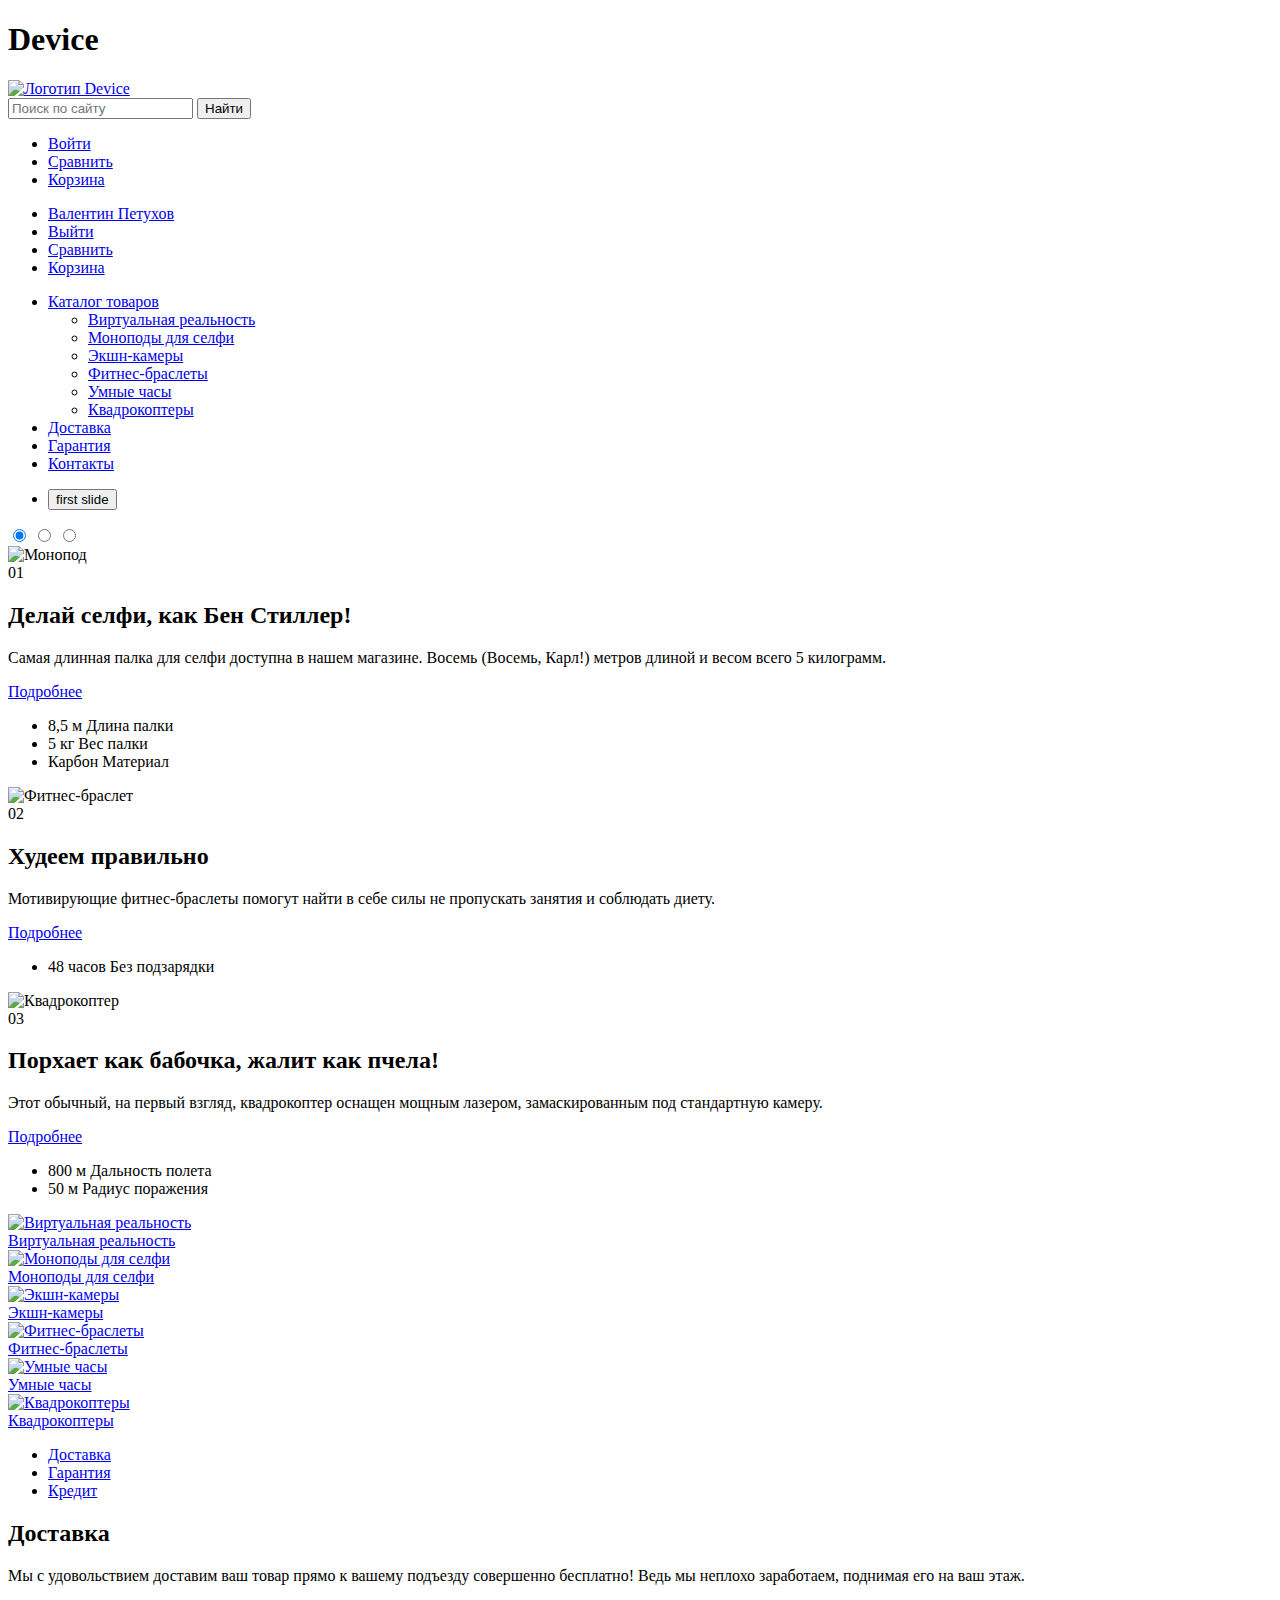
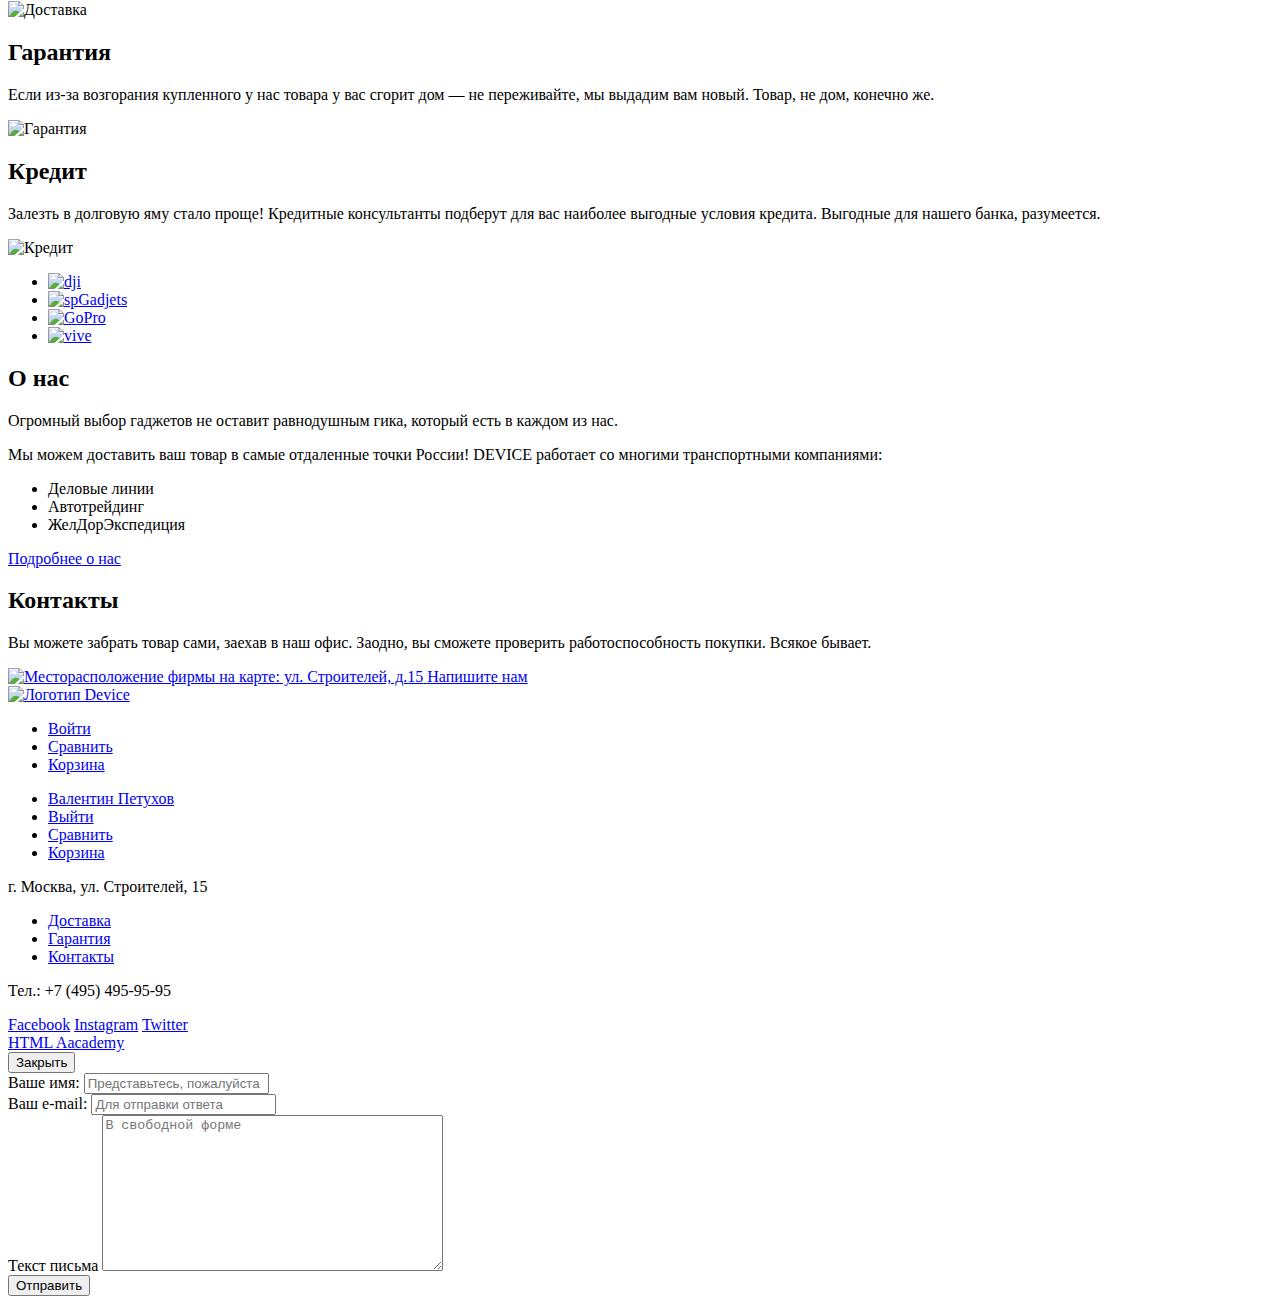
==== index.html @ 64cb9a0c "разметка страниц device index.html, catalog.html" ====
<!DOCTYPE html>
 <html lang="ru">
   <head>
     <meta charset="utf-8">
     <title>Device</title>
     <link rel="stylesheet" type="text/css" href="css/normalize.css">
     <link rel="stylesheet" type="text/css" href="css/style.css">
   </head>
   
   
   <body>
     <header class="page-header">
       <div class="container">
         <h1 class="page-header__title  visually-hidden">Device</h1>
         <a class="page-header__logo" href="#">
           <img src="/img/logo.png" width="164" height="36" alt="Логотип Device">
         </a>
         <div class="user-block">
           <form class="user-block__search" action="https://echo.htmlacademy.ru" method="get">
             <label for="user-block__label"></label>
             <input class="user-block__input" type="search" id="search" placeholder="Поиск по сайту">
             <button class="user-block__btn" type="submit">Найти</button>
           </form>
           <ul class="user-block__list  unidentified">
             <li class="user-block__item">
               <a class="user-block__link" href="#">Войти</a>
             </li>
             <li class="user-block__item">
               <a class="user-block__link" href="#">Сравнить</a>
             </li>
             <li class="user-block__item">
               <a class="user-block__link" href="#">Корзина</a>
             </li>
           </ul>
           
           <ul class="user-block__list  identified  visually-hidden">
             <li class="user-block__item">
               <a class="user-block__link" href="#">Валентин Петухов</a>
             </li>
             <li class="user-block__item">
               <a class="user-block__link" href="#">Выйти</a>
             </li>
             <li class="user-block__item">
               <a class="user-block__link" href="#">Сравнить</a>
             </li>
             <li class="user-block__item">
               <a class="user-block__link" href="#">Корзина</a>
             </li>
           </ul>
         </div>
         <nav class="main-nav">
           <ul class="main-nav__list">
             <li class="main-nav__item  main-nav__item--catalog">
               <a class="main-nav__link--catalog" href="#">Каталог товаров</a>
               <div class="sub-nav">
                 <ul class="sub-nav__list">
                   <li class="sub-nav__item">
                     <a class="sub-nav__link" href="#">Виртуальная реальность</a>
                   </li>
                   <li class="sub-nav__item">
                     <a class="sub-nav__link" href="catalog.html">Моноподы для селфи</a>
                   </li>
                   <li class="sub-nav__item">
                     <a class="sub-nav__link" href="#">Экшн-камеры</a>
                   </li>
                 </ul>
                 <ul class="sub-nav__list">
                   <li class="sub-nav__item">
                     <a class="sub-nav__link" href="#">Фитнес-браслеты</a>
                   </li>
                   <li class="sub-nav__item">
                     <a class="sub-nav__link" href="#">Умные часы</a>
                   </li>
                 </ul>
                 <ul class="sub-nav__list">
                   <li class="sub-nav__item">
                     <a class="sub-nav__link" href="#">Квадрокоптеры</a>
                   </li>
                 </ul>
               </div>
             </li>
             <li class="main-nav__item">
               <a class="main-nav__link" href="#">Доставка</a>
             </li>
             <li class="main-nav__item">
               <a class="main-nav__link" href="#">Гарантия</a>
             </li>
             <li class="main-nav__item">
               <a class="main-nav__link" href="#">Контакты</a>
             </li>
           </ul>
         </nav>
       </div>
     </header>
     
     <ul>
       <li>
         <button>first slide</button>
       </li>
     </ul>
     
     <main class="page-main">
       <section class="promo-slider">
         <div class="container">
         <input type="radio" id="slide-1" name="toggle" checked>
         <input type="radio" id="slide-2" name="toggle">
         <input type="radio" id="slide-3" name="toggle">
         <div class="promo-slider__controls">
           <label for="slide-1"></label>
           <label for="slide-2"></label>
           <label for="slide-3"></label>
         </div>
         
         <article class="promo-slider__item">
           <div class="promo-slider__image">
             <img src="/img/slider-1.png" width="384" height="486" alt="Монопод">
           </div>
           <div class="promo-slider__content">
             <div>
               <span class="promo-slider__number">01</span>
             </div>
             <h2 class="promo-slider__title">Делай селфи, как Бен Стиллер!</h2>
             <p class="promo-slider__info">Самая длинная палка для селфи доступна в нашем магазине. Восемь (Восемь, Карл!) метров длиной и весом всего 5 килограмм.</p>
             <a class="promo-slider__link  btn" href="#">Подробнее</a>
             <ul class="promo-slider__features">
               <li>
                 <span class="promo-slider__value">8,5 м</span>
                 <span class="promo-slider__attribute">Длина палки</span>
               </li>
               <li>
                 <span class="promo-slider__value">5 кг</span>
                 <span class="promo-slider__attribute">Вес палки</span>
               </li>
               <li>
                 <span class="promo-slider__value">Карбон</span>
                 <span class="promo-slider__attribute">Материал</span>
               </li>
             </ul>
           </div>
         </article>
         
         <article class="promo-slider__item  visually-hidden">
           <div class="promo-slider__image">
             <img src="/img/slider-2.png" width="345" height="485" alt="Фитнес-браслет">
           </div>
           <div class="promo-slider__content">
             <div>
               <span class="promo-slider__number">02</span>
             </div>
             <h2 class="promo-slider__title">Худеем правильно</h2>
             <p class="promo-slider__info">Мотивирующие фитнес-браслеты помогут найти в себе силы не пропускать занятия и соблюдать диету.</p>
             <a class="promo-slider__link  btn" href="#">Подробнее</a>
             <ul class="promo-slider__features">
               <li>
                 <span class="promo-slider__value">48 часов</span>
                 <span class="promo-slider__attribute">Без подзарядки</span>
               </li>
             </ul>
           </div>
         </article>
         
         <article class="promo-slider__item  visually-hidden">
           <div class="promo-slider__image">
             <img src="/img/slider-3.png" width="526" height="334" alt="Квадрокоптер">
           </div>
           <div class="promo-slider__content">
             <div>
               <span class="promo-slider__number">03</span>
             </div>
             <h2 class="promo-slider__title">Порхает как бабочка, жалит как пчела!</h2>
             <p class="promo-slider__info">Этот обычный, на первый взгляд, квадрокоптер оснащен мощным лазером, замаскированным под стандартную камеру.</p>
             <a class="promo-slider__link  btn" href="#">Подробнее</a>
             <ul class="promo-slider__features">
               <li>
                 <span class="promo-slider__value">800 м</span>
                 <span class="promo-slider__attribute">Дальность полета</span>
               </li>
               <li>
                 <span class="promo-slider__value">50 м</span>
                 <span class="promo-slider__attribute">Радиус поражения</span>
               </li>
             </ul>
           </div>
         </article>
         </div>
       </section>
       
       <section class="popular">
         <div class="container">
         <a class="popular__item" href="#">
           <div class="popular__img">
             <img src="/img/popular-1.png" width="#" height="#" alt="Виртуальная реальность">
           </div>
           <span class="popular__title">Виртуальная реальность</span>
         </a>
         <a class="popular__item" href="catalog.html">
           <div class="popular__img">
             <img src="/img/popular-2.png" width="#" height="#" alt="Моноподы для селфи">
           </div>
           <span class="popular__title">Моноподы для селфи</span>
         </a>
         <a class="popular__item" href="#">
           <div class="popular__img">
             <img src="/img/popular-3.png" width="#" height="#" alt="Экшн-камеры">
           </div>
           <span class="popular__title">Экшн-камеры</span>
         </a>
         <a class="popular__item" href="#">
           <div class="popular__img">
             <img src="/img/popular-4.png" width="#" height="#" alt="Фитнес-браслеты">
           </div>
           <span class="popular__title">Фитнес-браслеты</span>
         </a>
         <a class="popular__item" href="#">
           <div class="popular__img">
             <img src="/img/popular-5.png" width="#" height="#" alt="Умные часы">
           </div>
           <span class="popular__title">Умные часы</span>
         </a>
         <a class="popular__item" href="#">
           <div class="popular__img">
             <img src="/img/popular-6.png" width="#" height="#" alt="Квадрокоптеры">
           </div>
           <span class="popular__title">Квадрокоптеры</span>
         </a>
         </div>
       </section>
       
       <section class="service-slider">
         <div class="container">
           <ul class="service-slider__title">
             <li>
               <a class="service-slider__title--delivery" href="#">Доставка</a>
             </li>
             <li>
               <a class="service-slider__title--warranty" href="#">Гарантия</a>
             </li>
             <li>
               <a class="service-slider__title--credit" href="#">Кредит</a>
             </li>
           </ul>
           <div class="service-slider__content">
             <h2>Доставка</h2>
             <p class="service-slider__info">Мы с удовольствием доставим ваш товар прямо к вашему подъезду совершенно бесплатно! Ведь мы неплохо заработаем, поднимая его на ваш этаж.</p>
           </div>
           <img class="service-slider__img" src="/img/delivery.svg" width="136" height="164" alt="Доставка">
           <div class="service-slider__content  service-slider__content--warranty">
             <h2>Гарантия</h2>
             <p class="service-slider__info">Если из-за возгорания купленного у нас товара у вас сгорит дом — не переживайте, мы выдадим вам новый. Товар, не дом, конечно же.</p>
             <img src="/img/warranty.svg" width="171" height="195" alt="Гарантия">
           </div>
           <div class="service-slider__content  visually-hidden">
             <h2>Кредит</h2>
             <p class="service-slider__info">Залезть в долговую яму стало проще! Кредитные консультанты подберут для вас наиболее выгодные условия кредита. Выгодные для нашего банка, разумеется.</p>
             <img src="/img/credit.svg" width="156" height="188" alt="Кредит">
           </div>
         </div>
       </section>
       
       <section class="brands">
         <div class="container">
         <ul class="brands__list">
           <li class="brands__item">
             <a href="#"><img src="/img/dji.jpg" width="#" height="#" alt=dji></a>
           </li>
           <li class="brands__item">
             <a href="#"><img src="/img/spgadjets.jpg" width="#" height="#" alt="spGadjets"></a>
           </li>
           <li class="brands__item">
             <a href="#"><img src="/img/gopro.jpg" width="#" height="#" alt="GoPro"></a>
           </li>
           <li class="brands__item">
             <a href="#"><img src="/img/vive.jpg" width="#" height="#" alt="vive"></a>
           </li>
         </ul>
         </div>
       </section>
       
       <section class="information">
         <div class="container">
         <article class="about-us">
           <h2 class="about-us__title">О нас</h2>
           <p class="about-us__info">Огромный выбор гаджетов не оставит равнодушным гика, который есть в каждом из нас.</p>
           <p class="about-us__info">Мы можем доставить ваш товар в самые отдаленные точки России! DEVICE работает со многими транспортными компаниями:</p>
           <ul class="about-us__delivery">
             <li>Деловые линии</li>
             <li>Автотрейдинг</li>
             <li>ЖелДорЭкспедиция</li>
           </ul>
           <a class="about-us__btn" href="#">Подробнее о нас</a>
         </article>
         <article class="contacts">
           <h2 class="contacts__title">Контакты</h2>
           <p class="contacts__info">Вы можете забрать товар сами, заехав в наш офис. Заодно, вы сможете проверить работоспособность покупки. Всякое бывает.</p>
           <a class="map_js" href="mapcontent.html">
             <img class="map__image" src="/img/map.jpg" width="560"
               height="222" alt="Месторасположение фирмы на карте: ул. Строителей, д.15">
           </a>
           <a class="contacts__btn  btn" href="#">Напишите нам</a>
         </article>
         </div>
       </section>
     </main>
     
     <footer class="page-footer">
       <div class="container">
         <div class="page-footer__top">
           <a class="page-footer__logo" href="index.html">
             <img src="/img/logofooter.png" width="163" height="36" alt="Логотип Device">
           </a>
           <ul class="page-footer__user  unidentidied">
             <li>
               <a class="page-footer__item" href="#">Войти</a>
             </li>
             <li>
               <a class="page-footer__item" href="#">Сравнить</a>
             </li>
             <li>
               <a class="page-footer__item" href="#">Корзина</a>
             </li>
           </ul>
           
           <ul class="page-footer__user  identidied  visually-hidden">
             <li>
               <a class="page-footer__item" href="#">Валентин Петухов</a>
             </li>
             <li>
               <a class="page-footer__item" href="#">Выйти</a>
             </li>
             <li>
               <a class="page-footer__item" href="#">Сравнить</a>
             </li>
             <li>
               <a class="page-footer__item" href="#">Корзина</a>
             </li>
           </ul>
         </div>
         
         <div class="page-footer__middle">
           <p class="page-footer__address">г. Москва, ул. Строителей, 15</p>
           <ul class="page-footer__nav">
             <li>
               <a class="page-footer__delivery" href="#">Доставка</a>
             </li>
             <li>
               <a class="page-footer__warranty" href="#">Гарантия</a>
             </li>
             <li>
               <a class="page-footer__contacts" href="#">Контакты</a>
             </li>
           </ul>
           <p class="page-footer__phone">Тел.: +7 (495) 495-95-95</p>
         </div>
         
         <div class="page-footer__bottom">
           <div class="page-footer__social  social">
             <a class="social__link social__link--fb" href="#">Facebook</a>
             <a class="social__link social__link--in" href="#">Instagram</a>
             <a class="social__link social__link--tw" href="#">Twitter</a>
           </div>
           <div class="page-footer__copyright  copyright">
             <a class="copyright__link social__link--html" href="https://htmlacademy.ru/intensive/htmlcss">HTML Aacademy</a>
           </div>
         </div>
       </div>
     </footer>
     
     <section class="write-us">
       <button class="write-us__close" type="button">Закрыть</button>
       <form class="write-us__form" action="#" method="post">
         <div class="write-is__field">
           <label class="write-us__label" for="name-id">Ваше имя:</label>
           <input class="write-us__input" type="text" name="user-name" id="name-id" placeholder="Представьтесь, пожалуйста">
         </div>
         <div class="write-is__field">
           <label class="write-us__label" for="email-id">Ваш e-mail:</label>
           <input class="write-us__input" type="email" name="user-email" id="mail-id" placeholder="Для отправки ответа">
         </div>
         <div class="write-is__field">
           <label class="write-us__label" for="letter">Текст письма</label>
           <textarea class="write-us__text" id="letter" cols="40" rows="10" placeholder="В свободной форме"></textarea>
         </div>
         <button class="write-us__btn  btn" type="submit">Отправить</button>
       </form>
     </section>
     
  </body>
</html>
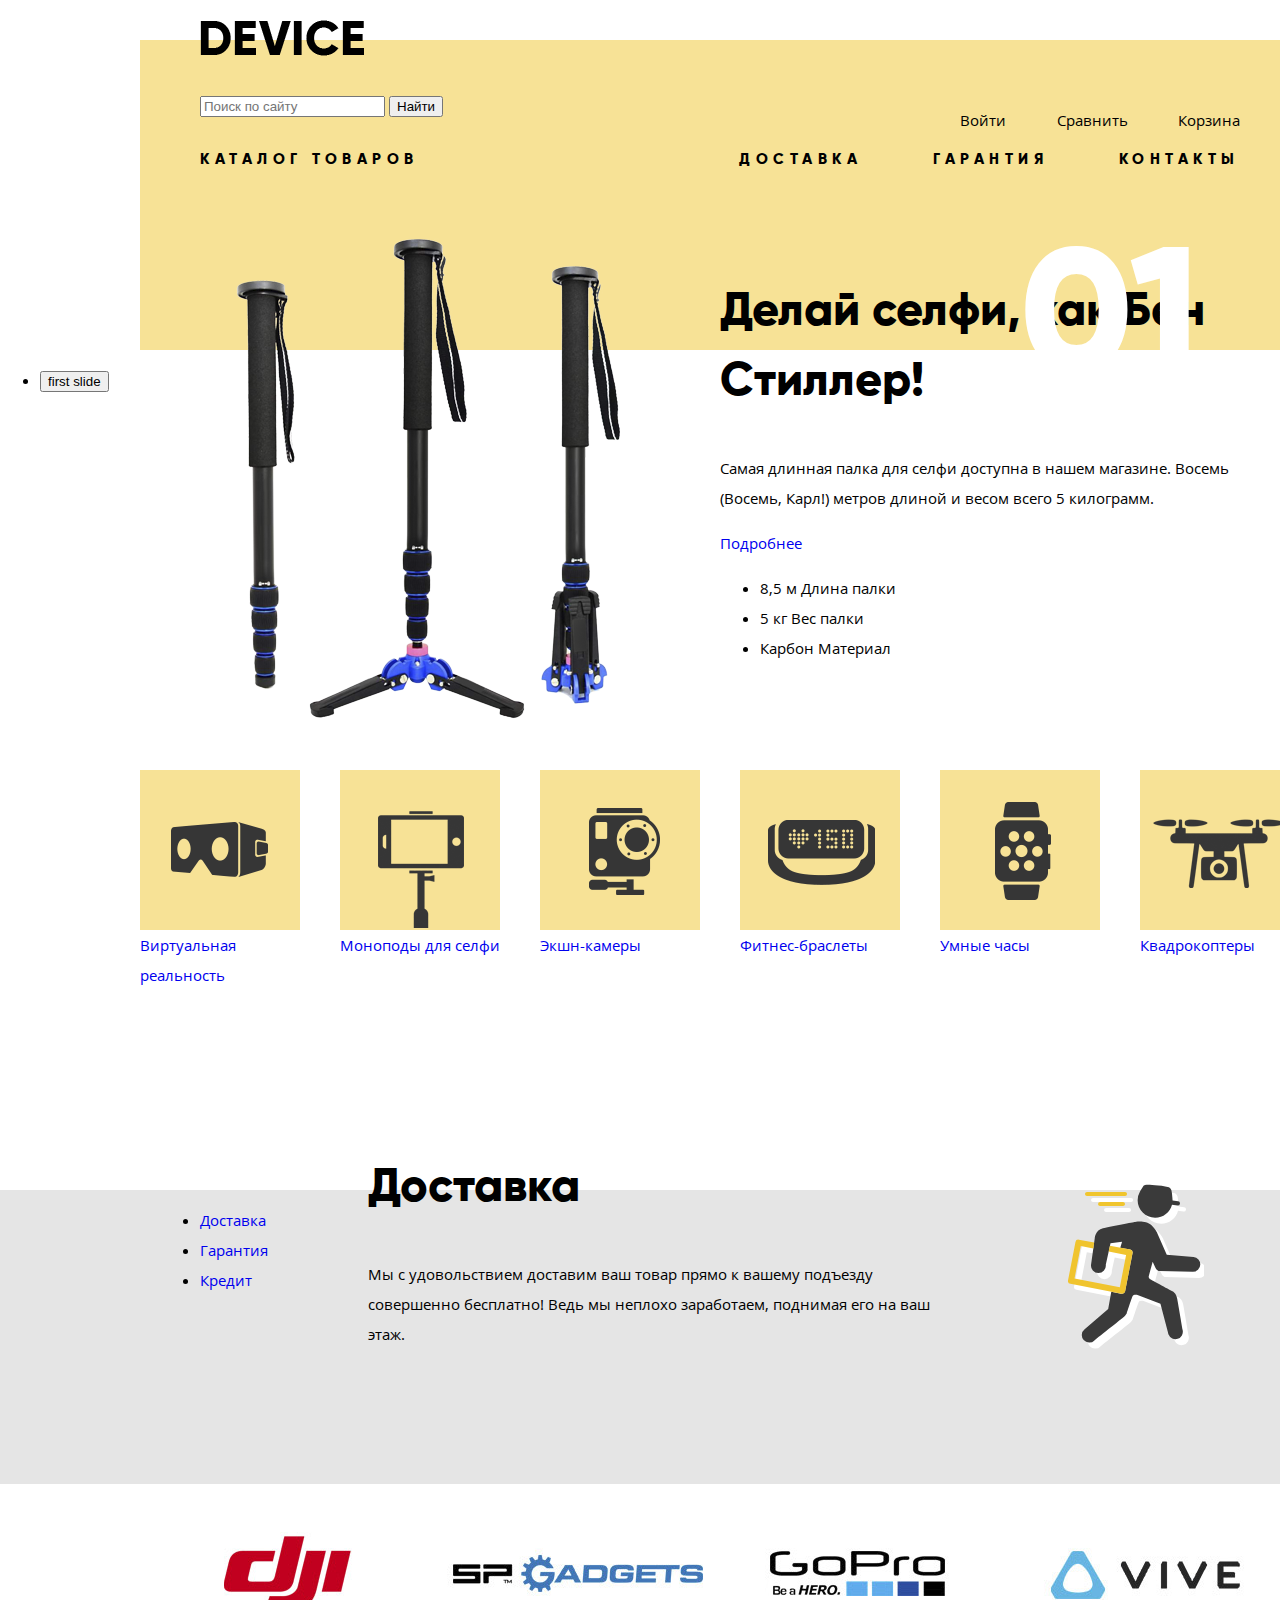
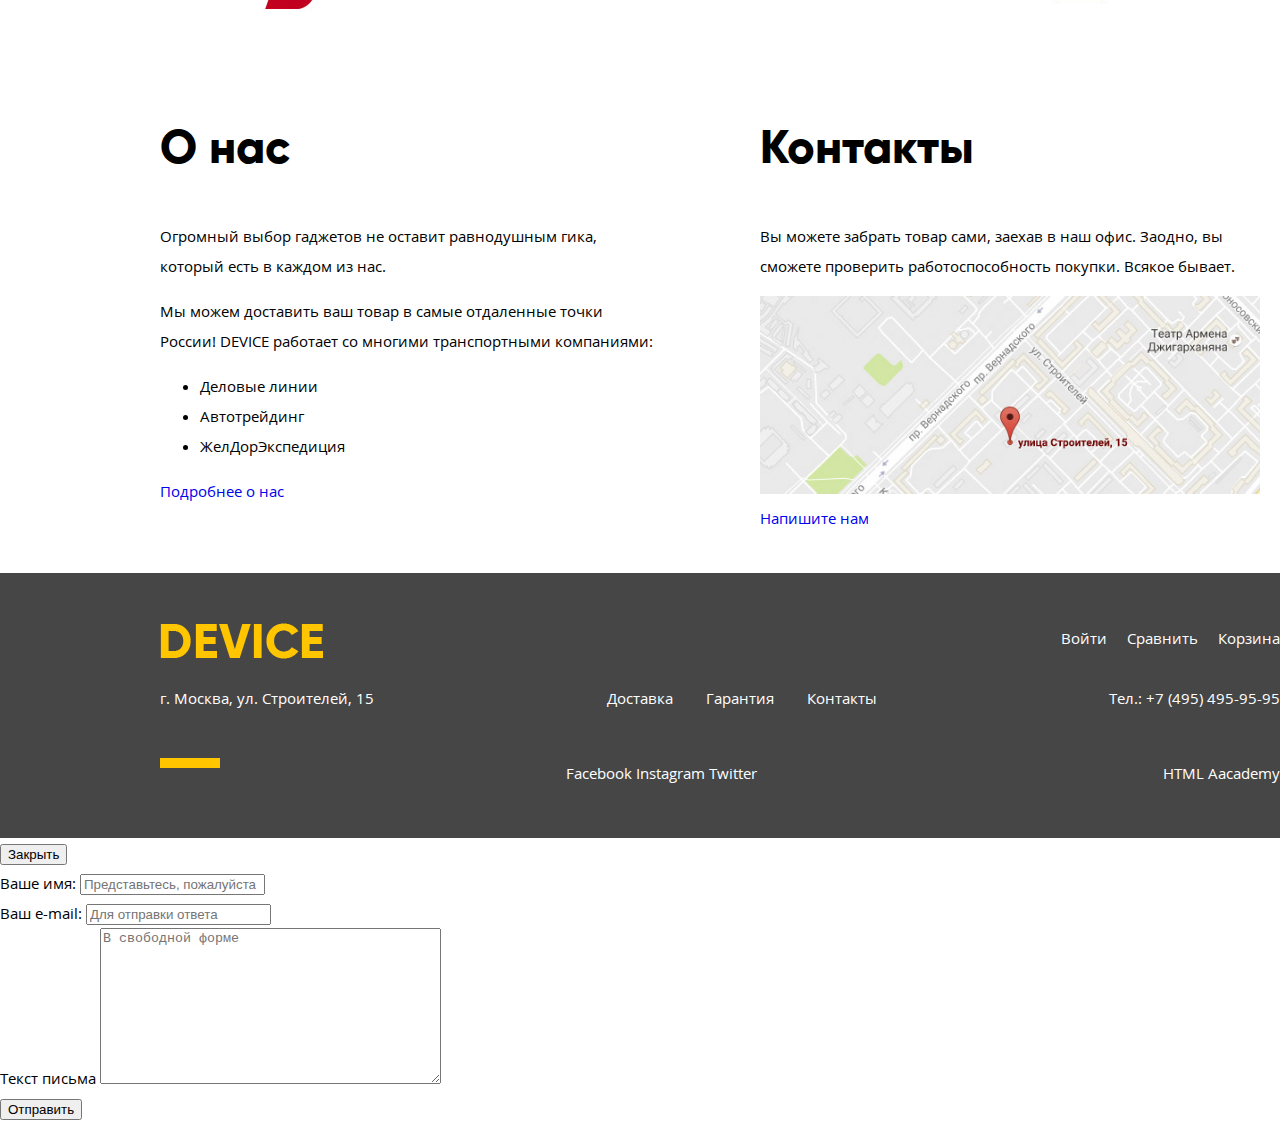
==== commit 577342c7: "доступная разметка" ====
--- a/index.html
+++ b/index.html
@@ -17,76 +17,76 @@
          </a>
          <div class="user-block">
            <form class="user-block__search" action="https://echo.htmlacademy.ru" method="get">
-             <label for="user-block__label"></label>
-             <input class="user-block__input" type="search" id="search" placeholder="Поиск по сайту">
+             <label for="search"></label>
+             <input type="search" id="search" placeholder="Поиск по сайту">
              <button class="user-block__btn" type="submit">Найти</button>
            </form>
            <ul class="user-block__list  unidentified">
              <li class="user-block__item">
-               <a class="user-block__link" href="#">Войти</a>
-             </li>
-             <li class="user-block__item">
-               <a class="user-block__link" href="#">Сравнить</a>
-             </li>
-             <li class="user-block__item">
-               <a class="user-block__link" href="#">Корзина</a>
+               <a href="#">Войти</a>
+             </li>
+             <li class="user-block__item">
+               <a href="#">Сравнить</a>
+             </li>
+             <li class="user-block__item">
+               <a href="#">Корзина</a>
              </li>
            </ul>
            
            <ul class="user-block__list  identified  visually-hidden">
              <li class="user-block__item">
-               <a class="user-block__link" href="#">Валентин Петухов</a>
-             </li>
-             <li class="user-block__item">
-               <a class="user-block__link" href="#">Выйти</a>
-             </li>
-             <li class="user-block__item">
-               <a class="user-block__link" href="#">Сравнить</a>
-             </li>
-             <li class="user-block__item">
-               <a class="user-block__link" href="#">Корзина</a>
+               <a href="#">Валентин Петухов</a>
+             </li>
+             <li class="user-block__item">
+               <a href="#">Выйти</a>
+             </li>
+             <li class="user-block__item">
+               <a href="#">Сравнить</a>
+             </li>
+             <li class="user-block__item">
+               <a href="#">Корзина</a>
              </li>
            </ul>
          </div>
          <nav class="main-nav">
            <ul class="main-nav__list">
              <li class="main-nav__item  main-nav__item--catalog">
-               <a class="main-nav__link--catalog" href="#">Каталог товаров</a>
+               <a href="#">Каталог товаров</a>
                <div class="sub-nav">
                  <ul class="sub-nav__list">
                    <li class="sub-nav__item">
-                     <a class="sub-nav__link" href="#">Виртуальная реальность</a>
-                   </li>
-                   <li class="sub-nav__item">
-                     <a class="sub-nav__link" href="catalog.html">Моноподы для селфи</a>
-                   </li>
-                   <li class="sub-nav__item">
-                     <a class="sub-nav__link" href="#">Экшн-камеры</a>
+                     <a href="#">Виртуальная реальность</a>
+                   </li>
+                   <li class="sub-nav__item">
+                     <a href="catalog.html">Моноподы для селфи</a>
+                   </li>
+                   <li class="sub-nav__item">
+                     <a href="#">Экшн-камеры</a>
                    </li>
                  </ul>
                  <ul class="sub-nav__list">
                    <li class="sub-nav__item">
-                     <a class="sub-nav__link" href="#">Фитнес-браслеты</a>
-                   </li>
-                   <li class="sub-nav__item">
-                     <a class="sub-nav__link" href="#">Умные часы</a>
+                     <a href="#">Фитнес-браслеты</a>
+                   </li>
+                   <li class="sub-nav__item">
+                     <a href="#">Умные часы</a>
                    </li>
                  </ul>
                  <ul class="sub-nav__list">
                    <li class="sub-nav__item">
-                     <a class="sub-nav__link" href="#">Квадрокоптеры</a>
+                     <a href="#">Квадрокоптеры</a>
                    </li>
                  </ul>
                </div>
              </li>
              <li class="main-nav__item">
-               <a class="main-nav__link" href="#">Доставка</a>
+               <a href="#">Доставка</a>
              </li>
              <li class="main-nav__item">
-               <a class="main-nav__link" href="#">Гарантия</a>
+               <a href="#">Гарантия</a>
              </li>
              <li class="main-nav__item">
-               <a class="main-nav__link" href="#">Контакты</a>
+               <a href="#">Контакты</a>
              </li>
            </ul>
          </nav>
@@ -116,12 +116,13 @@
              <img src="/img/slider-1.png" width="384" height="486" alt="Монопод">
            </div>
            <div class="promo-slider__content">
-             <div>
+             <div> <!--DIV???-->
+               
                <span class="promo-slider__number">01</span>
              </div>
              <h2 class="promo-slider__title">Делай селфи, как Бен Стиллер!</h2>
              <p class="promo-slider__info">Самая длинная палка для селфи доступна в нашем магазине. Восемь (Восемь, Карл!) метров длиной и весом всего 5 килограмм.</p>
-             <a class="promo-slider__link  btn" href="#">Подробнее</a>
+             <a class="promo-slider__btn  btn" href="#">Подробнее</a>
              <ul class="promo-slider__features">
                <li>
                  <span class="promo-slider__value">8,5 м</span>
@@ -149,7 +150,7 @@
              </div>
              <h2 class="promo-slider__title">Худеем правильно</h2>
              <p class="promo-slider__info">Мотивирующие фитнес-браслеты помогут найти в себе силы не пропускать занятия и соблюдать диету.</p>
-             <a class="promo-slider__link  btn" href="#">Подробнее</a>
+             <a class="promo-slider__btn  btn" href="#">Подробнее</a>
              <ul class="promo-slider__features">
                <li>
                  <span class="promo-slider__value">48 часов</span>
@@ -169,7 +170,7 @@
              </div>
              <h2 class="promo-slider__title">Порхает как бабочка, жалит как пчела!</h2>
              <p class="promo-slider__info">Этот обычный, на первый взгляд, квадрокоптер оснащен мощным лазером, замаскированным под стандартную камеру.</p>
-             <a class="promo-slider__link  btn" href="#">Подробнее</a>
+             <a class="promo-slider__btn  btn" href="#">Подробнее</a>
              <ul class="promo-slider__features">
                <li>
                  <span class="promo-slider__value">800 м</span>
@@ -189,37 +190,37 @@
          <div class="container">
          <a class="popular__item" href="#">
            <div class="popular__img">
-             <img src="/img/popular-1.png" width="#" height="#" alt="Виртуальная реальность">
+             <img src="/img/popular-1.png" width="160" height="160" alt="Виртуальная реальность">
            </div>
            <span class="popular__title">Виртуальная реальность</span>
          </a>
          <a class="popular__item" href="catalog.html">
            <div class="popular__img">
-             <img src="/img/popular-2.png" width="#" height="#" alt="Моноподы для селфи">
+             <img src="/img/popular-2.png" width="160" height="160" alt="Моноподы для селфи">
            </div>
            <span class="popular__title">Моноподы для селфи</span>
          </a>
          <a class="popular__item" href="#">
            <div class="popular__img">
-             <img src="/img/popular-3.png" width="#" height="#" alt="Экшн-камеры">
+             <img src="/img/popular-3.png" width="160" height="160" alt="Экшн-камеры">
            </div>
            <span class="popular__title">Экшн-камеры</span>
          </a>
          <a class="popular__item" href="#">
            <div class="popular__img">
-             <img src="/img/popular-4.png" width="#" height="#" alt="Фитнес-браслеты">
+             <img src="/img/popular-4.png" width="160" height="160" alt="Фитнес-браслеты">
            </div>
            <span class="popular__title">Фитнес-браслеты</span>
          </a>
          <a class="popular__item" href="#">
            <div class="popular__img">
-             <img src="/img/popular-5.png" width="#" height="#" alt="Умные часы">
+             <img src="/img/popular-5.png" width="160" height="160" alt="Умные часы">
            </div>
            <span class="popular__title">Умные часы</span>
          </a>
          <a class="popular__item" href="#">
            <div class="popular__img">
-             <img src="/img/popular-6.png" width="#" height="#" alt="Квадрокоптеры">
+             <img src="/img/popular-6.png" width="160" height="160" alt="Квадрокоптеры">
            </div>
            <span class="popular__title">Квадрокоптеры</span>
          </a>
@@ -228,15 +229,15 @@
        
        <section class="service-slider">
          <div class="container">
-           <ul class="service-slider__title">
-             <li>
-               <a class="service-slider__title--delivery" href="#">Доставка</a>
-             </li>
-             <li>
-               <a class="service-slider__title--warranty" href="#">Гарантия</a>
-             </li>
-             <li>
-               <a class="service-slider__title--credit" href="#">Кредит</a>
+           <ul class="service-slider__menu">
+             <li>
+               <a href="#">Доставка</a>
+             </li>
+             <li>
+               <a href="#">Гарантия</a>
+             </li>
+             <li>
+               <a href="#">Кредит</a>
              </li>
            </ul>
            <div class="service-slider__content">
@@ -261,16 +262,16 @@
          <div class="container">
          <ul class="brands__list">
            <li class="brands__item">
-             <a href="#"><img src="/img/dji.jpg" width="#" height="#" alt=dji></a>
+             <a href="#"><img src="/img/dji.jpg" width="260" height="100" alt=dji></a>
            </li>
            <li class="brands__item">
-             <a href="#"><img src="/img/spgadjets.jpg" width="#" height="#" alt="spGadjets"></a>
+             <a href="#"><img src="/img/spgadjets.jpg" width="260" height="100" alt="spGadjets"></a>
            </li>
            <li class="brands__item">
-             <a href="#"><img src="/img/gopro.jpg" width="#" height="#" alt="GoPro"></a>
+             <a href="#"><img src="/img/gopro.jpg" width="260" height="100" alt="GoPro"></a>
            </li>
            <li class="brands__item">
-             <a href="#"><img src="/img/vive.jpg" width="#" height="#" alt="vive"></a>
+             <a href="#"><img src="/img/vive.jpg" width="260" height="100" alt="vive"></a>
            </li>
          </ul>
          </div>
@@ -287,7 +288,7 @@
              <li>Автотрейдинг</li>
              <li>ЖелДорЭкспедиция</li>
            </ul>
-           <a class="about-us__btn" href="#">Подробнее о нас</a>
+           <a class="about-us__btn  btn" href="#">Подробнее о нас</a>
          </article>
          <article class="contacts">
            <h2 class="contacts__title">Контакты</h2>
@@ -303,35 +304,32 @@
      </main>
      
      <footer class="page-footer">
-       <div class="container">
+       <div class="page-footer__wrapper  container">
          <div class="page-footer__top">
            <a class="page-footer__logo" href="index.html">
              <img src="/img/logofooter.png" width="163" height="36" alt="Логотип Device">
            </a>
-           <ul class="page-footer__user  unidentidied">
-             <li>
-               <a class="page-footer__item" href="#">Войти</a>
-             </li>
-             <li>
-               <a class="page-footer__item" href="#">Сравнить</a>
-             </li>
-             <li>
-               <a class="page-footer__item" href="#">Корзина</a>
+           <ul class="user-block  user-block--footer  unidentidied">
+             <li>
+               <a class="user-block__item" href="#">Войти</a>
+             </li>
+             <li>
+               <a class="user-block__item" href="#">Сравнить</a>
+             </li>
+             <li>
+               <a class="user-block__item" href="#">Корзина</a>
              </li>
            </ul>
            
-           <ul class="page-footer__user  identidied  visually-hidden">
-             <li>
-               <a class="page-footer__item" href="#">Валентин Петухов</a>
-             </li>
-             <li>
-               <a class="page-footer__item" href="#">Выйти</a>
-             </li>
-             <li>
-               <a class="page-footer__item" href="#">Сравнить</a>
-             </li>
-             <li>
-               <a class="page-footer__item" href="#">Корзина</a>
+           <ul class="user-block  user-block--footer  identidied  visually-hidden">
+             <li>
+               <a class="user-block__item" href="#">Выйти</a>
+             </li>
+             <li>
+               <a class="user-block__item" href="#">Сравнить</a>
+             </li>
+             <li>
+               <a class="user-block__item" href="#">Корзина</a>
              </li>
            </ul>
          </div>
@@ -339,27 +337,27 @@
          <div class="page-footer__middle">
            <p class="page-footer__address">г. Москва, ул. Строителей, 15</p>
            <ul class="page-footer__nav">
-             <li>
-               <a class="page-footer__delivery" href="#">Доставка</a>
-             </li>
-             <li>
-               <a class="page-footer__warranty" href="#">Гарантия</a>
-             </li>
-             <li>
-               <a class="page-footer__contacts" href="#">Контакты</a>
+             <li class="page-footer__item">
+               <a href="#">Доставка</a>
+             </li>
+             <li class="page-footer__item">
+               <a href="#">Гарантия</a>
+             </li>
+             <li class="page-footer__item">
+               <a href="#">Контакты</a>
              </li>
            </ul>
            <p class="page-footer__phone">Тел.: +7 (495) 495-95-95</p>
          </div>
          
          <div class="page-footer__bottom">
-           <div class="page-footer__social  social">
-             <a class="social__link social__link--fb" href="#">Facebook</a>
-             <a class="social__link social__link--in" href="#">Instagram</a>
-             <a class="social__link social__link--tw" href="#">Twitter</a>
-           </div>
-           <div class="page-footer__copyright  copyright">
-             <a class="copyright__link social__link--html" href="https://htmlacademy.ru/intensive/htmlcss">HTML Aacademy</a>
+           <div class="social">
+             <a class="social__fb" href="#">Facebook</a>
+             <a class="social__in" href="#">Instagram</a>
+             <a class="social__tw" href="#">Twitter</a>
+           </div>
+           <div class="page-footer__copyright">
+             <a href="https://htmlacademy.ru/intensive/htmlcss">HTML Aacademy</a>
            </div>
          </div>
        </div>
@@ -368,17 +366,17 @@
      <section class="write-us">
        <button class="write-us__close" type="button">Закрыть</button>
        <form class="write-us__form" action="#" method="post">
-         <div class="write-is__field">
-           <label class="write-us__label" for="name-id">Ваше имя:</label>
-           <input class="write-us__input" type="text" name="user-name" id="name-id" placeholder="Представьтесь, пожалуйста">
-         </div>
-         <div class="write-is__field">
-           <label class="write-us__label" for="email-id">Ваш e-mail:</label>
-           <input class="write-us__input" type="email" name="user-email" id="mail-id" placeholder="Для отправки ответа">
-         </div>
-         <div class="write-is__field">
-           <label class="write-us__label" for="letter">Текст письма</label>
-           <textarea class="write-us__text" id="letter" cols="40" rows="10" placeholder="В свободной форме"></textarea>
+         <div class="write-us__field">
+           <label for="name-id">Ваше имя:</label>
+           <input type="text" name="user-name" id="name-id" placeholder="Представьтесь, пожалуйста">
+         </div>
+         <div class="write-us__field">
+           <label for="mail-id">Ваш e-mail:</label>
+           <input type="email" name="user-email" id="mail-id" placeholder="Для отправки ответа">
+         </div>
+         <div class="write-us__field  write-us__field--textarea">
+           <label for="letter">Текст письма</label>
+           <textarea id="letter" cols="40" rows="10" placeholder="В свободной форме"></textarea>
          </div>
          <button class="write-us__btn  btn" type="submit">Отправить</button>
        </form>
--- a/css/style.css
+++ b/css/style.css
@@ -0,0 +1,496 @@
+body {
+  /*min-width: 1200px;*/
+  min-width: 1440px;
+  margin: 0;
+  padding: 0;
+  font-size: 15px;
+  line-height: 30px;
+  font-family: "OpenSans", "Arial", sans-serif;
+  letter-spacing: normal;
+  /*font-weight: 300;*/
+  /*color: #464646;*/
+  background-color: #ffffff;
+}
+
+a {
+  text-decoration: none;
+}
+
+img {
+  max-width: 100%;
+  height: auto;
+}
+
+@font-face {
+  font-family: "GilroyExtraBold";
+  font-weight: 700;
+  font-style: bold;
+  src: 
+    url("/fonts/web/gilroyextrabold.woff") format("woff"),
+    url("/fonts/web/gilroyextrabold.woff2") format("woff2");
+}
+
+@font-face {
+  font-family: "GilroyLight";
+  font-weight: lighter;
+  font-style: normal;
+  src: 
+    url("/fonts/web/gilroylight.woff") format("woff"),
+    url("/fonts/web/gilroylight.woff2") format("woff2");
+}
+
+@font-face {
+  font-family: "OpenSans";
+  font-weight: normal;
+  font-style: normal;
+  src: 
+    url("/fonts/web/opensans.woff") format("woff"),
+    url("/fonts/web/opensans.woff2") format("woff2");
+}
+
+@font-face {
+  font-family: "OpenSansLight";
+  font-weight: lighter;
+  font-style: normal;
+  src: 
+    url("/fonts/web/opensanslight.woff") format("woff"),
+    url("/fonts/web/opensanslight.woff2") format("woff2");
+}
+
+/*.visually-hidden {
+  position: absolute;
+  width: 1px;
+  height: 1px;
+  margin: -1px;
+  border: 0;
+  clip: rect(0 0 0 0);
+  overflow: hidden;
+}*/
+
+.visually-hidden:not(:focus):not(:active),
+input[type="checkbox"].visually-hidden,
+input[type="radio"].visually-hidden {
+  position: absolute;
+  
+  width: 1px;
+  height: 1px;
+  margin: -1px;
+  border: 0;
+  padding: 0;
+  
+  white-space: nowrap;
+  
+  clip-path: inset(100%);
+  clip: rect(0 0 0 0);
+  overflow: hidden;
+}
+
+.container {
+  width: 1160px;
+  padding-left: 20px;
+  padding-right: 20px;
+  margin: 0 auto;
+  padding-top: 0;
+  margin-top: 40px;
+  box-sizing: border-box;
+}
+
+.page-header {
+  position: relative;
+}
+
+.page-header .container{
+  background-color: #f7e296;
+  padding-right: 60px;
+  padding-left: 60px;
+  padding-top: 50px;
+}
+
+.page-header__logo {
+  position: absolute;
+  top: -20px;
+}
+
+.page-header li {
+  list-style: none;
+}
+
+.page-header a {
+  /*text-decoration: none;*/
+  color: #000000;
+}
+
+.user-block {
+  display: flex;
+  flex-direction: row;
+  justify-content: space-between;
+  padding: 0;
+  margin: 0;
+}
+
+.user-block__search {
+  padding: 0;
+  margin: 0;
+}
+
+.user-block__list {
+  display: flex;
+  justify-content: space-between;
+  width: 300px;
+}
+
+.main-nav {
+  height: 200px;
+}
+
+.main-nav__list {
+  display: flex;
+  flex-direction: row;
+  justify-content: space-between;
+  padding: 0;
+  margin: 0;
+}
+
+.main-nav__item {
+  text-transform: uppercase;
+  letter-spacing: 5.5px;
+  font-family: "GilroyExtraBold";
+  font-weight: 600;
+  line-height: 18px;
+}
+
+.main-nav__item--catalog {
+  margin-right: 250px;
+  box-sizing: border-box;
+}
+
+.main-nav__item--catalog:hover .sub-nav {
+  display: flex;
+}
+
+.sub-nav {
+  display: none;
+  position: absolute;
+  left: 159px;
+  width: 1160px;
+  letter-spacing: 1.2px;
+  text-transform: capitalize;
+  font-weight: normal;
+  z-index: 10;
+  margin-bottom: 0;
+  padding-left: 60px;
+  padding-bottom: 68px;
+  background-color: #f7e296;
+  box-sizing: border-box;
+}
+
+.sub-nav__list {
+  /*display: none;*/
+  padding-left: 0;
+  padding-right: 15px;
+}
+
+.sub-nav__item {
+  width: 210px;
+  padding-top: 20px;
+}
+
+/*.sub-nav__list:last-child {
+  padding-right: 310px;
+}*/
+
+h2 {
+  font-family: "GilroyExtraBold";
+  font-size: 47px;
+  line-height: 70px;
+}
+
+.promo-slider {
+  /*min-height: 470px;*/
+  margin-top: -230px;
+}
+
+.promo-slider__item {
+  /*height: 490px;*/
+  display: flex;
+  justify-content: flex-end;
+  position: relative;
+  z-index: 5;
+  /*outline: solid black;*/
+}
+
+.promo-slider__content {
+  /*outline: solid red;*/
+  position: relative;
+  width: 560px;
+  min-height: 490px;
+  margin-left: 100px;
+}
+
+.promo-slider__number {
+  position: absolute;
+  top: 61px;
+  left: 300px;
+  font-family: "GilroyExtraBold";
+  font-size: 179.2px;
+  color: #ffffff;
+}
+
+.popular .container {
+  display: flex;
+  padding-left: 0;
+  margin-bottom: 200px;
+}
+
+.popular__item {
+  margin-right: 40px;
+}
+
+.popular__item:last-child {
+  margin-right: 0;
+}
+
+.popular__img {
+  width: 160px;
+  height: 160px;
+  background-color: #f7e296;
+}
+
+.service-slider {
+  width: 100%;
+  /*height: 290px;*/
+  background-color: #e5e5e5;
+}
+
+.service-slider .container {
+  display: flex;
+  padding-bottom: 120px;
+}
+
+.service-slider__menu {
+  /*outline: solid red;*/
+}
+
+.service-slider__content {
+  width: 600px;
+  margin-top: -40px;
+  padding-left: 100px;
+  padding-right: 100px;
+  /*outline: solid red; */
+}
+
+.service-slider__content h2 {
+  margin-top: 0;
+}
+
+.service-slider__img {
+  margin-top: -20px;
+}
+
+.service-slider__content--warranty {
+  display: none;
+}
+
+.service-slider__title--warranty:hover  .service-slider__content--warranty {
+  display: block;
+}
+
+.brands .container {
+  /*display: flex;
+  flex-direction: row;
+  justify-content: space-around;*/
+}
+
+.brands__list {
+  display: flex;
+  justify-content: space-between;
+  padding: 0;
+  list-style: none;
+}
+
+.brands__item {
+  /*outline: solid red;*/
+}
+
+.information .container {
+  display: flex;
+}
+
+.contacts {
+  width: 500px;
+}
+
+.about-us {
+  width: 500px;
+  margin-right: 100px;
+}
+
+.page-footer {
+  width: 100%;
+  background-color: #464646;
+  color: #ffffff;
+}
+
+.page-footer a {
+  color: #ffffff;
+}
+
+.page-footer__top {
+  display: flex;
+  justify-content: space-between;
+  padding-top: 50px;
+}
+
+.user-block--footer {
+  display: flex;
+  list-style: none;
+}
+
+.user-block__item {
+  /*color: #ffffff;*/
+  padding-left: 20px;
+}
+
+.page-footer__middle {
+  display: flex;
+  /*justify-content: space-between;*/
+  margin-bottom: 30px;
+}
+
+.page-footer__nav {
+  display: flex;
+  align-items: center;
+  /*width: 355px;*/
+  list-style: none;
+  padding: 0;
+  margin: 0 auto;
+}
+
+.page-footer__nav a {
+  padding-right: 33px;
+}
+
+.page-footer__item:last-child a {
+  padding-right: 0;
+}
+
+.page-footer__bottom {
+  display: flex;
+  /*justify-content: space-between;*/
+  padding-bottom: 50px;
+}
+
+.page-footer__bottom::before {
+  content: "";
+  position: absolute;
+  top: ;
+  left: ;
+  width: 60px;
+  height: 10px;
+  background-color: #ffc600;
+}
+
+.social {
+  margin: 0 auto;
+}
+
+/*-----CATALOG PAGE-----*/
+
+
+.main-nav--catalog {
+  height: 50px;
+}
+
+.breadcrumps .container {
+  padding-left: 60px;
+}
+
+.breadcrumps__list {
+  display: flex;
+  list-style: none;
+  padding-left: 0;
+}
+
+.breadcrumps__list li {
+  padding-right: 20px;
+}
+
+.catalog {
+  background:
+    linear-gradient(180deg, #dcdcdc 70px, #eeeeee 70px),
+    linear-gradient(180deg, #efefef 70px, #ffffff 70px);
+  background-position: 0%, 36.9%;
+  background-size: 36.9% 100%, 100% 100%;
+  background-repeat: no-repeat, no-repeat;
+  /*outline: solid red;
+  background: lightblue;*/
+}
+
+
+.catalog__wrapper {
+  display: flex;
+  padding: 0;
+}
+
+.filter {
+  /*width: 210px;*/
+  padding-right: 60px;
+  padding-left: 60px;
+  outline: solid black;
+}
+
+.filter__title {
+  /*padding-left: 0;*/
+}
+
+.filter__title h3 {
+  margin: 0;
+  padding: 20px;
+  padding-left: 0;
+}
+
+.sorting {
+  /*width: 850px;*/
+  margin: 0;
+  padding: 0;
+  padding-left: 70px;
+  outline: solid black;
+}
+
+.sorting__range {
+  display: flex;
+  margin: 0;
+  padding: 0;
+  outline: solid black;
+}
+
+.sorting__category {
+  display: flex;
+  list-style: none;
+}
+
+.product {
+  display: flex;
+  flex-wrap: wrap;
+}
+
+.product__wrapper {
+  /*margin-right: 50px;*/
+}
+
+.pagination {
+  display: flex;
+  justify-content: space-between;
+  background-color: lightgray;
+  margin: 50px 0;
+  margin-right: 80px;
+}
+
+.pagination__list {
+  list-style: none;
+  display: flex;
+}
+
+.pagination__item {
+  margin-right: 50px;
+}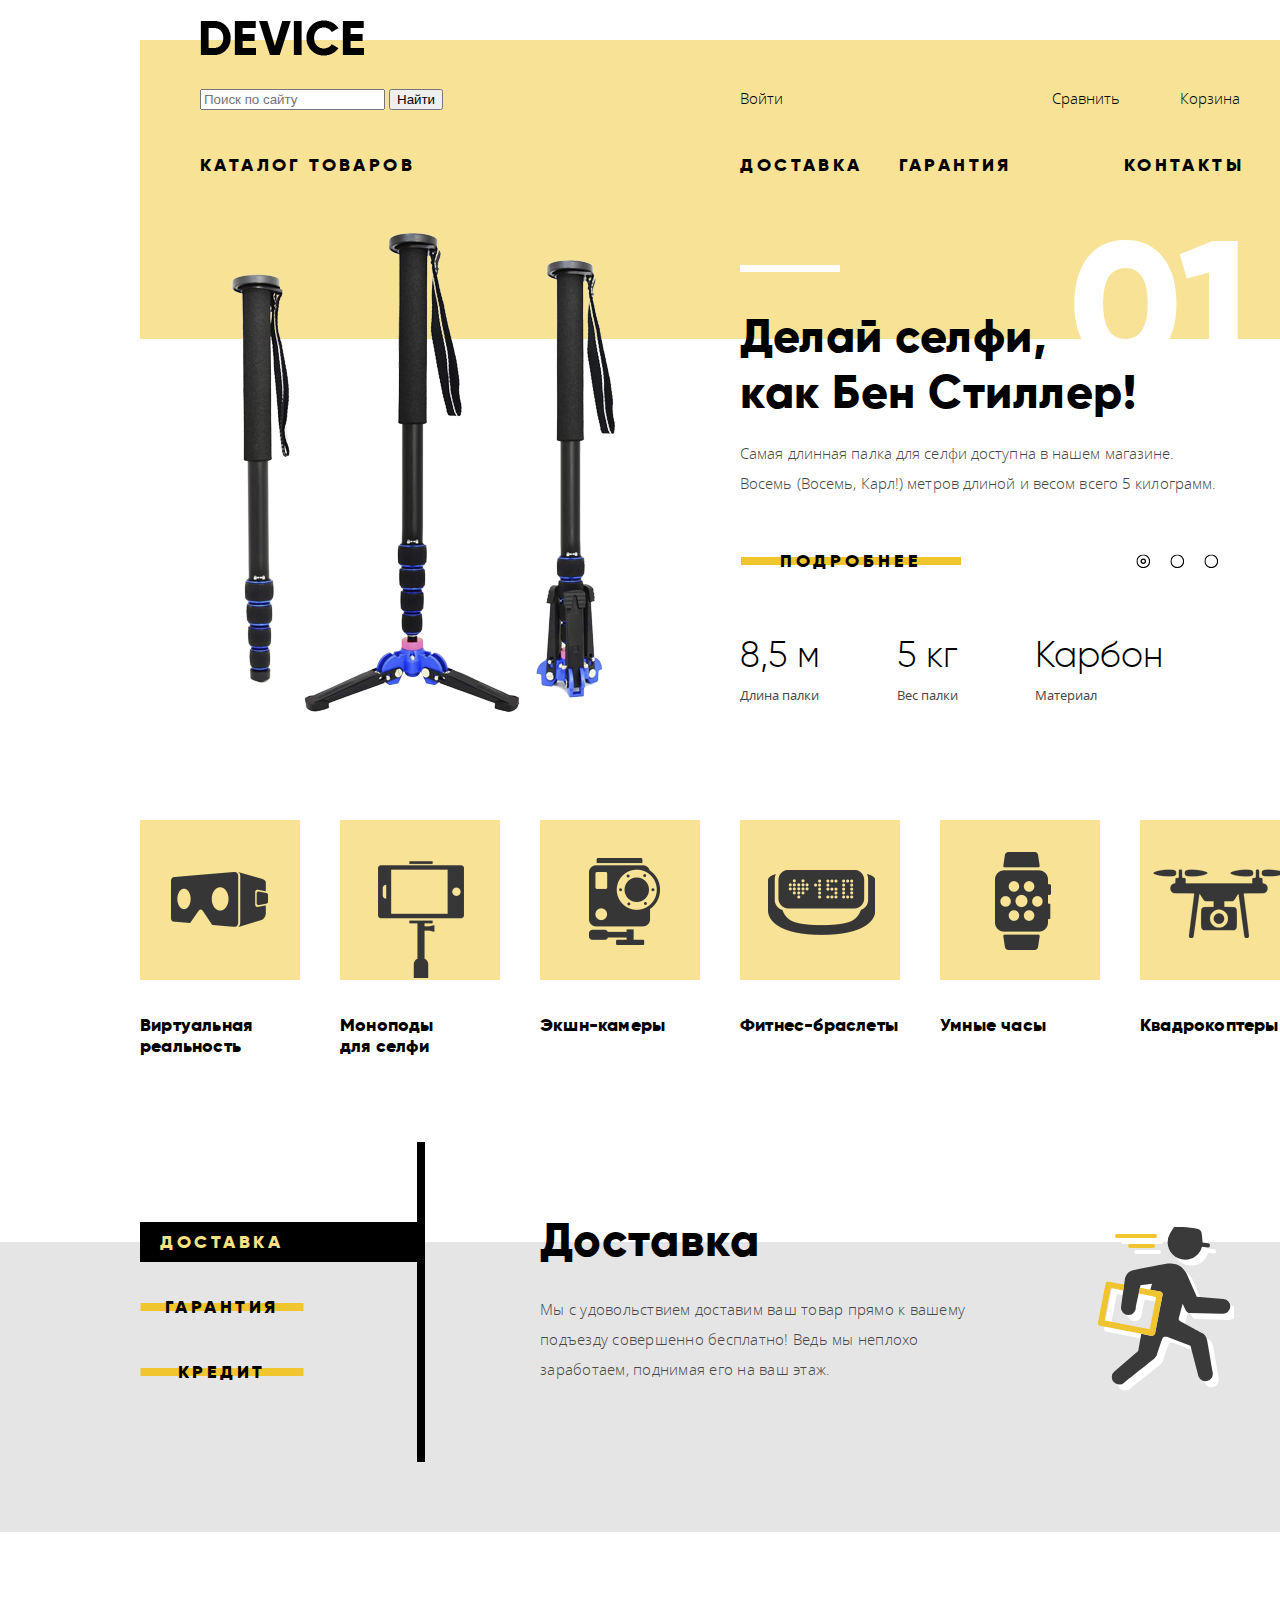
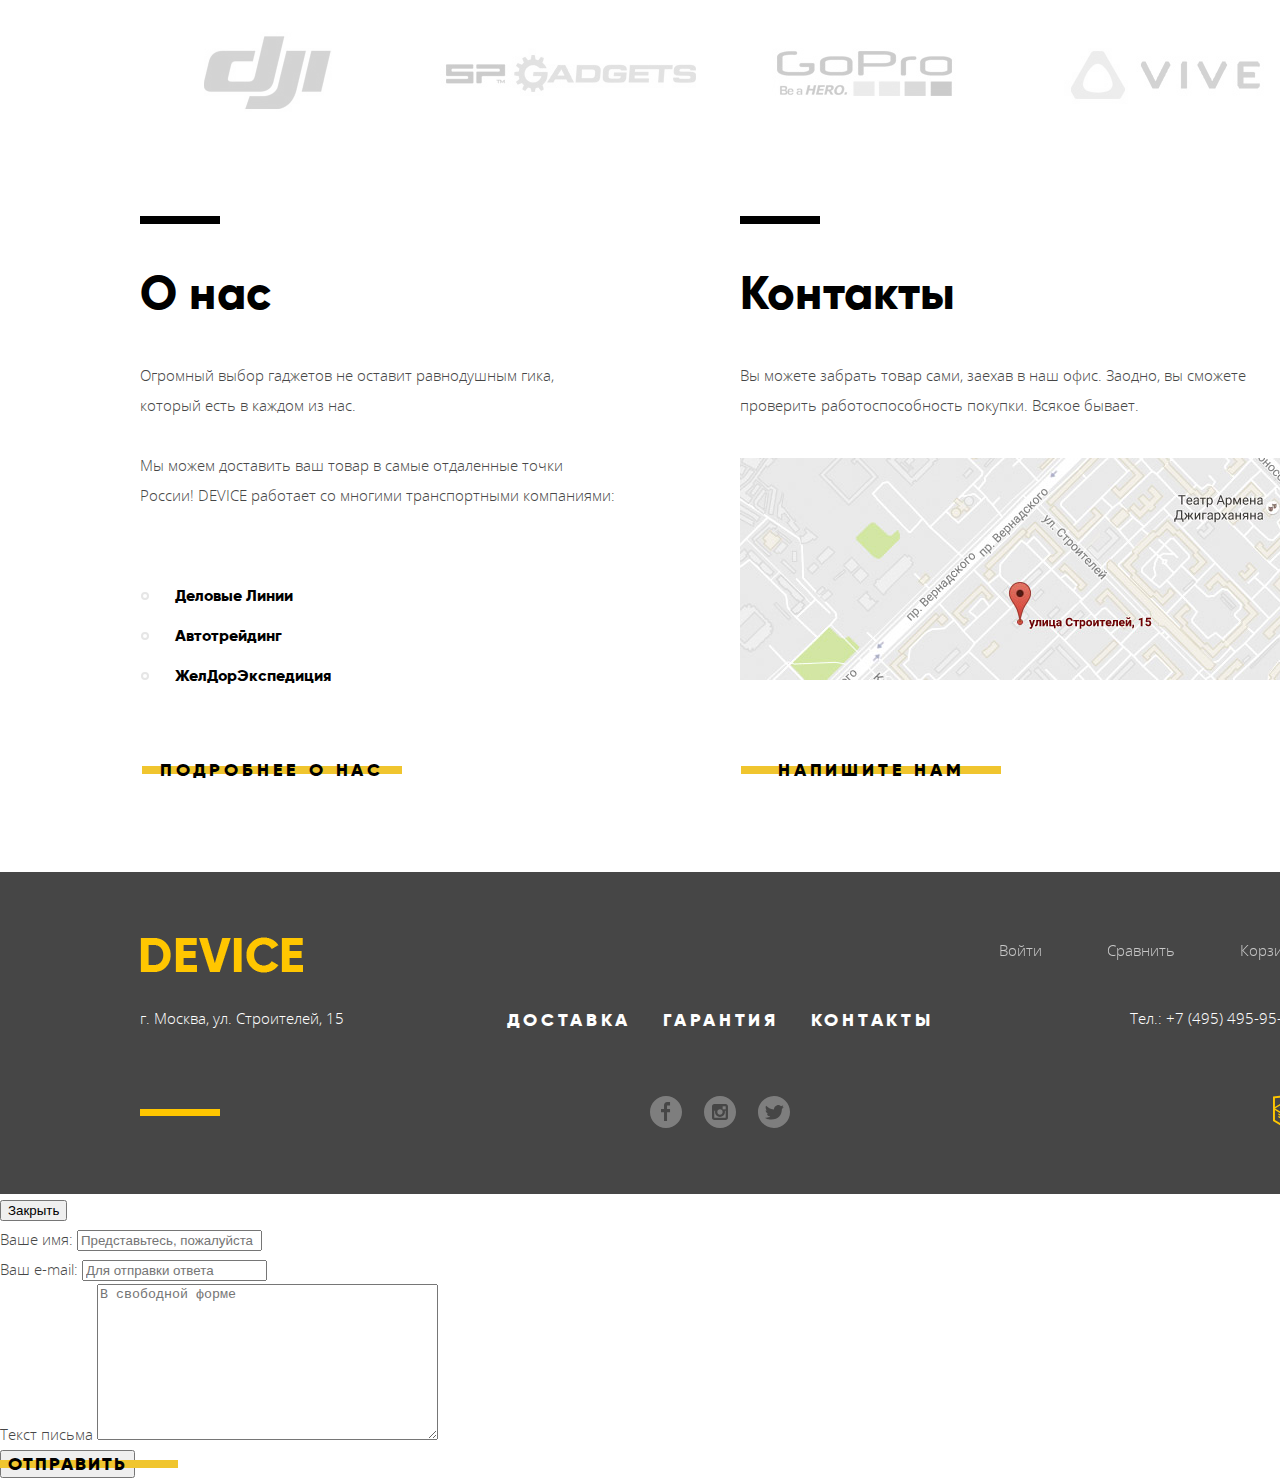
==== commit a8f8cde1: "Стилизация страниц" ====
--- a/index.html
+++ b/index.html
@@ -12,7 +12,7 @@
      <header class="page-header">
        <div class="container">
          <h1 class="page-header__title  visually-hidden">Device</h1>
-         <a class="page-header__logo" href="#">
+         <a class="page-header__logo">
            <img src="/img/logo.png" width="164" height="36" alt="Логотип Device">
          </a>
          <div class="user-block">
@@ -33,7 +33,7 @@
              </li>
            </ul>
            
-           <ul class="user-block__list  identified  visually-hidden">
+         <ul class="user-block__list  identified  visually-hidden">
              <li class="user-block__item">
                <a href="#">Валентин Петухов</a>
              </li>
@@ -82,10 +82,10 @@
              <li class="main-nav__item">
                <a href="#">Доставка</a>
              </li>
-             <li class="main-nav__item">
+             <li class="main-nav__item  main-nav__item--warranty">
                <a href="#">Гарантия</a>
              </li>
-             <li class="main-nav__item">
+             <li class="main-nav__item  main-nav__item--contacts">
                <a href="#">Контакты</a>
              </li>
            </ul>
@@ -93,35 +93,34 @@
        </div>
      </header>
      
-     <ul>
+     <!--<ul>
        <li>
          <button>first slide</button>
        </li>
-     </ul>
+     </ul>-->
      
      <main class="page-main">
        <section class="promo-slider">
          <div class="container">
-         <input type="radio" id="slide-1" name="toggle" checked>
-         <input type="radio" id="slide-2" name="toggle">
-         <input type="radio" id="slide-3" name="toggle">
+         <input class="promo-slider__toggle  button-1  visually-hidden" type="radio" id="slide-1" name="toggle" checked>
+         <input class="promo-slider__toggle  button-2  visually-hidden" type="radio" id="slide-2" name="toggle">
+         <input class="promo-slider__toggle  button-3  visually-hidden" type="radio" id="slide-3" name="toggle">
          <div class="promo-slider__controls">
            <label for="slide-1"></label>
            <label for="slide-2"></label>
            <label for="slide-3"></label>
          </div>
          
-         <article class="promo-slider__item">
+         <article class="promo-slider__item  promo-slider__item--first">
            <div class="promo-slider__image">
              <img src="/img/slider-1.png" width="384" height="486" alt="Монопод">
            </div>
            <div class="promo-slider__content">
-             <div> <!--DIV???-->
-               
+             <div>
                <span class="promo-slider__number">01</span>
              </div>
-             <h2 class="promo-slider__title">Делай селфи, как Бен Стиллер!</h2>
-             <p class="promo-slider__info">Самая длинная палка для селфи доступна в нашем магазине. Восемь (Восемь, Карл!) метров длиной и весом всего 5 килограмм.</p>
+             <h2 class="promo-slider__title">Делай селфи,<br>как Бен Стиллер!</h2>
+             <p class="promo-slider__info">Самая длинная палка для селфи доступна в нашем магазине.<br>Восемь (Восемь, Карл!) метров длиной и весом всего 5 килограмм.</p>
              <a class="promo-slider__btn  btn" href="#">Подробнее</a>
              <ul class="promo-slider__features">
                <li>
@@ -140,7 +139,7 @@
            </div>
          </article>
          
-         <article class="promo-slider__item  visually-hidden">
+         <article class="promo-slider__item  promo-slider__item--second">
            <div class="promo-slider__image">
              <img src="/img/slider-2.png" width="345" height="485" alt="Фитнес-браслет">
            </div>
@@ -148,7 +147,7 @@
              <div>
                <span class="promo-slider__number">02</span>
              </div>
-             <h2 class="promo-slider__title">Худеем правильно</h2>
+             <h2 class="promo-slider__title">Худеем<br>правильно</h2>
              <p class="promo-slider__info">Мотивирующие фитнес-браслеты помогут найти в себе силы не пропускать занятия и соблюдать диету.</p>
              <a class="promo-slider__btn  btn" href="#">Подробнее</a>
              <ul class="promo-slider__features">
@@ -160,7 +159,7 @@
            </div>
          </article>
          
-         <article class="promo-slider__item  visually-hidden">
+         <article class="promo-slider__item  promo-slider__item--third">
            <div class="promo-slider__image">
              <img src="/img/slider-3.png" width="526" height="334" alt="Квадрокоптер">
            </div>
@@ -198,7 +197,7 @@
            <div class="popular__img">
              <img src="/img/popular-2.png" width="160" height="160" alt="Моноподы для селфи">
            </div>
-           <span class="popular__title">Моноподы для селфи</span>
+           <span class="popular__title">Моноподы<br>для селфи</span>
          </a>
          <a class="popular__item" href="#">
            <div class="popular__img">
@@ -229,31 +228,37 @@
        
        <section class="service-slider">
          <div class="container">
-           <ul class="service-slider__menu">
-             <li>
-               <a href="#">Доставка</a>
-             </li>
-             <li>
-               <a href="#">Гарантия</a>
-             </li>
-             <li>
-               <a href="#">Кредит</a>
-             </li>
-           </ul>
-           <div class="service-slider__content">
-             <h2>Доставка</h2>
-             <p class="service-slider__info">Мы с удовольствием доставим ваш товар прямо к вашему подъезду совершенно бесплатно! Ведь мы неплохо заработаем, поднимая его на ваш этаж.</p>
-           </div>
-           <img class="service-slider__img" src="/img/delivery.svg" width="136" height="164" alt="Доставка">
-           <div class="service-slider__content  service-slider__content--warranty">
-             <h2>Гарантия</h2>
-             <p class="service-slider__info">Если из-за возгорания купленного у нас товара у вас сгорит дом — не переживайте, мы выдадим вам новый. Товар, не дом, конечно же.</p>
-             <img src="/img/warranty.svg" width="171" height="195" alt="Гарантия">
-           </div>
-           <div class="service-slider__content  visually-hidden">
-             <h2>Кредит</h2>
-             <p class="service-slider__info">Залезть в долговую яму стало проще! Кредитные консультанты подберут для вас наиболее выгодные условия кредита. Выгодные для нашего банка, разумеется.</p>
-             <img src="/img/credit.svg" width="156" height="188" alt="Кредит">
+           <input class="service-slider__btn  button-delivery  visually-hidden" type="radio" id="service-1" name="slider-button" checked>
+           <input class="service-slider__btn  button-warranty  visually-hidden" type="radio" id="service-2" name="slider-button">
+           <input class="service-slider__btn  button-credit  visually-hidden" type="radio" id="service-3" name="slider-button">
+           <div class="service-slider__controls">
+             <label for="service-1">Доставка</label>
+             <label for="service-2">Гарантия</label>
+             <label for="service-3">Кредит</label>
+           </div>
+           
+           <div class="service-slider__content  service-slider__content--first">
+             <div>
+               <h2>Доставка</h2>
+               <p class="service-slider__info">Мы с удовольствием доставим ваш товар прямо к вашему подъезду совершенно бесплатно! Ведь мы неплохо заработаем, поднимая его на ваш этаж.</p>
+             </div>
+             <img class="service-slider__img" src="/img/delivery.svg" width="136" height="164" alt="Доставка">
+           </div>
+    
+           <div class="service-slider__content  service-slider__content--second">
+             <div>
+               <h2>Гарантия</h2>
+               <p class="service-slider__info">Если из-за возгорания купленного у нас товара у вас сгорит дом — не переживайте, мы выдадим вам новый.<br>Товар, не дом, конечно же.</p>
+             </div>
+             <img class="service-slider__img" src="/img/warranty.svg" width="171" height="195" alt="Гарантия">
+           </div>
+           
+           <div class="service-slider__content  service-slider__content--third">
+             <div>
+               <h2>Кредит</h2>
+               <p class="service-slider__info">Залезть в долговую яму стало проще! Кредитные консультанты подберут для вас наиболее выгодные условия кредита. Выгодные для нашего банка, разумеется.</p>
+             </div>
+             <img class="service-slider__img" src="/img/credit.svg" width="156" height="188" alt="Кредит">
            </div>
          </div>
        </section>
@@ -297,7 +302,7 @@
              <img class="map__image" src="/img/map.jpg" width="560"
                height="222" alt="Месторасположение фирмы на карте: ул. Строителей, д.15">
            </a>
-           <a class="contacts__btn  btn" href="#">Напишите нам</a>
+           <a class="contacts__btn  btn" href="writeus.html">Напишите нам</a>
          </article>
          </div>
        </section>
@@ -306,7 +311,7 @@
      <footer class="page-footer">
        <div class="page-footer__wrapper  container">
          <div class="page-footer__top">
-           <a class="page-footer__logo" href="index.html">
+           <a class="page-footer__logo">
              <img src="/img/logofooter.png" width="163" height="36" alt="Логотип Device">
            </a>
            <ul class="user-block  user-block--footer  unidentidied">
@@ -349,15 +354,31 @@
            </ul>
            <p class="page-footer__phone">Тел.: +7 (495) 495-95-95</p>
          </div>
-         
          <div class="page-footer__bottom">
            <div class="social">
-             <a class="social__fb" href="#">Facebook</a>
-             <a class="social__in" href="#">Instagram</a>
-             <a class="social__tw" href="#">Twitter</a>
+             <a href="#">Facebook
+               <svg xmlns="http://www.w3.org/2000/svg" width="32" height="32" viewBox="0 0 32 32">
+                 <path fill="#FFF" d="M16 0C7.164 0 0 7.163 0 16s7.164 16 16 16c8.837 0 16-7.164 16-16S24.837 0 16 0zm4.062 9.455h-3.021v3.444h3.021v3.445h-3.021v8.61H14.02v-8.61H11v-3.445h3.021V9.455c0-1.902 1.353-3.445 3.021-3.445h3.021v3.445z"/>
+               </svg>
+             </a>
+             <a href="#">Instagram
+               <svg version="1.1" id="Layer_1" xmlns="http://www.w3.org/2000/svg" xmlns:xlink="http://www.w3.org/1999/xlink" x="0px" y="0px" width="32px" height="32px" viewBox="0 0 32 32" enable-background="new 0 0 32 32" xml:space="preserve"><g>
+                 <path fill="#FFFFFF" d="M20.916,16c0,2.728-2.211,4.938-4.938,4.938S11.039,18.728,11.039,16c0-0.394,0.051-0.773,0.138-1.14h-0.897v6.838h11.396V14.86h-0.897C20.865,15.227,20.916,15.606,20.916,16z"/>
+                 <path fill="#FFFFFF" d="M15.978,18.659c1.466,0,2.659-1.193,2.659-2.659s-1.193-2.659-2.659-2.659c-1.466,0-2.659,1.193-2.659,2.659S14.511,18.659,15.978,18.659z"/>
+                 <rect x="18.637" y="10.302" fill="#FFFFFF" width="3.039" height="3.039"/>
+                 <path fill="#FFFFFF" d="M16,0C7.164,0,0,7.164,0,16c0,8.837,7.164,16,16,16c8.837,0,16-7.163,16-16C32,7.164,24.837,0,16,0zM23.955,21.698c0,1.254-1.025,2.279-2.279,2.279H10.279C9.026,23.978,8,22.952,8,21.698V10.302c0-1.253,1.026-2.279,2.279-2.279h11.396c1.254,0,2.279,1.026,2.279,2.279V21.698z"/></g>
+               </svg>
+             </a>
+             <a href="#">Twitter
+               <svg xmlns="http://www.w3.org/2000/svg" width="32" height="32" viewBox="0 0 32 32"><path fill="#FFF" d="M16 0C7.164 0 0 7.164 0 16c0 8.837 7.164 16 16 16 8.837 0 16-7.163 16-16 0-8.836-7.163-16-16-16zm7.944 12.809c-.251 6.516-3.463 10.832-10.992 10.702h-.486c-.447 0-4.543-.443-5.344-1.823 2.479.19 4.247-.406 5.12-1.136-1.048-.289-2.923-.461-3.251-2.848.384.104.618.221 1.299.113-1.307-.824-2.758-1.519-2.679-3.643.311.317 1.164.518 1.46.457-.768-.233-2.149-3.244-.974-4.781 1.984 1.79 4.075 3.482 7.804 3.643.227-2.214 1.24-3.699 3.168-4.325 1.84-.479 3.255.26 3.901 1.138.737-.224 1.453-.466 2.193-.685-.004.833-.569 1.463-.935 1.709.747.165 1.423-.475 1.423-.475-.184.963-1.094 1.725-1.707 1.954z"/>
+               </svg>
+             </a>
            </div>
            <div class="page-footer__copyright">
-             <a href="https://htmlacademy.ru/intensive/htmlcss">HTML Aacademy</a>
+             <a href="https://htmlacademy.ru/intensive/htmlcss">HTML Academy
+               <svg xmlns="http://www.w3.org/2000/svg" width="26.943" height="34.09" viewBox="0 0 26.943 34.09"><path fill="#FFC600" d="M13.62.017L13.472 0 0 1.412v24.661l13.473 8.017 13.43-7.99.042-.025V1.412L13.62.017zm11.399 12.11L13.495 5.334l-.001-.104-.087.05-.088-.056v.109L1.925 12.118V3.147l11.548-1.212L25.02 3.147v8.98zm-11.614-5.34L24.923 13.5l-4.479 2.64-7.093-4.221-.014 1.415 5.904 3.513-.86.507-5.03-2.992-.014 1.415 3.827 2.275-.782.523-3.031-1.787-.014 1.413 1.853 1.091-1.8 1.081-11.356-6.751 11.371-6.835zm-11.48 8.34l11.411 6.791.016 1.044-7.942-4.728-.015 1.416 7.979 4.795.018 1.076-7.973-4.74-.013 1.414 8.021 4.822.046.025 8.143-4.872-.011-5.177 3.415-2.036v10.021L13.472 31.85 1.925 24.979v-9.852z"/>
+               </svg>
+             </a>
            </div>
          </div>
        </div>
--- a/css/style.css
+++ b/css/style.css
@@ -1,29 +1,6 @@
-body {
-  /*min-width: 1200px;*/
-  min-width: 1440px;
-  margin: 0;
-  padding: 0;
-  font-size: 15px;
-  line-height: 30px;
-  font-family: "OpenSans", "Arial", sans-serif;
-  letter-spacing: normal;
-  /*font-weight: 300;*/
-  /*color: #464646;*/
-  background-color: #ffffff;
-}
-
-a {
-  text-decoration: none;
-}
-
-img {
-  max-width: 100%;
-  height: auto;
-}
-
 @font-face {
   font-family: "GilroyExtraBold";
-  font-weight: 700;
+  font-weight: bold;
   font-style: bold;
   src: 
     url("/fonts/web/gilroyextrabold.woff") format("woff"),
@@ -57,29 +34,47 @@
     url("/fonts/web/opensanslight.woff2") format("woff2");
 }
 
-/*.visually-hidden {
+body {
+  /*min-width: 1200px;*/
+  min-width: 1440px;
+  margin: 0;
+  padding: 0;
+  font-size: 15px;
+  line-height: 30px;
+  font-family: "OpenSanslight", "Arial", sans-serif;
+  letter-spacing: normal;
+  font-weight: 300;
+  color: #464646;
+  background-color: #ffffff;
+}
+
+a {
+  text-decoration: none;
+}
+
+img {
+  max-width: 100%;
+  height: auto;
+}
+
+h2 {
+  font-family: "GilroyExtraBold", sans-serif;
+  font-size: 47px;
+  line-height: 56px;
+  font-weight: 800;
+  color: #000000;
+}
+
+.visually-hidden:not(:focus):not(:active),
+input[type="checkbox"].visually-hidden,
+input[type="radio"].visually-hidden {
   position: absolute;
   width: 1px;
   height: 1px;
   margin: -1px;
   border: 0;
-  clip: rect(0 0 0 0);
-  overflow: hidden;
-}*/
-
-.visually-hidden:not(:focus):not(:active),
-input[type="checkbox"].visually-hidden,
-input[type="radio"].visually-hidden {
-  position: absolute;
-  
-  width: 1px;
-  height: 1px;
-  margin: -1px;
-  border: 0;
-  padding: 0;
-  
+  padding: 0;
   white-space: nowrap;
-  
   clip-path: inset(100%);
   clip: rect(0 0 0 0);
   overflow: hidden;
@@ -95,6 +90,39 @@
   box-sizing: border-box;
 }
 
+.btn {
+  position: relative;
+  z-index: 2;
+  display: inline-block;
+  font-family: "GilroyExtraBold", sans-serif;
+  font-size: 18px;
+  font-weight: 800;
+  letter-spacing: 2px;
+  color: #000000;
+  text-transform: uppercase;
+}
+
+.btn::before {
+  content: " ";
+  position: absolute;
+  left: 50%;
+  top: 50%;
+  z-index: -1;
+  width: 220px;
+  height: 8px;
+  transform: translate(-50%, -50%);
+  background-color: #f0c52e;
+}
+
+.btn:focus::before,
+.btn:hover::before {
+  height: 40px;
+}
+
+.btn:active {
+  color: rgba(0, 0, 0, 0.3);
+}
+
 .page-header {
   position: relative;
 }
@@ -103,20 +131,28 @@
   background-color: #f7e296;
   padding-right: 60px;
   padding-left: 60px;
-  padding-top: 50px;
+  padding-top: 40px;
 }
 
 .page-header__logo {
   position: absolute;
   top: -20px;
+}
+
+.page-header__logo:hover {
+  opacity: 0.6;
+}
+
+.page-header__logo:active {
+  opacity: 0.3;
 }
 
 .page-header li {
   list-style: none;
+  padding-top: 0;
 }
 
 .page-header a {
-  /*text-decoration: none;*/
   color: #000000;
 }
 
@@ -124,23 +160,49 @@
   display: flex;
   flex-direction: row;
   justify-content: space-between;
-  padding: 0;
+  align-content: flex-start;
+  margin-bottom: 40px;
+  padding: 0;
+  font-size: 15px;
+  line-height: 36px;
+}
+
+.user-block__search {
+  align-self: center;
   margin: 0;
-}
-
-.user-block__search {
-  padding: 0;
+  padding: 0;
+}
+
+.user-block__list {
+  display: flex;
+  justify-content: space-between;
+  width: 500px;
   margin: 0;
-}
-
-.user-block__list {
-  display: flex;
-  justify-content: space-between;
-  width: 300px;
+  padding-left: 0;
+}
+
+.user-block__list li {
+  padding-left: 0;
+}
+
+.user-block__list li:first-child {
+  margin-right: auto;
+}
+
+.user-block__list li:last-child {
+  margin-left: 60px;
+}
+
+.user-block__item:hover {
+  opacity: 0.6;
+}
+
+.user-block__item:active {
+  opacity: 0.3;
 }
 
 .main-nav {
-  height: 200px;
+  min-height: 183px;
 }
 
 .main-nav__list {
@@ -153,15 +215,23 @@
 
 .main-nav__item {
   text-transform: uppercase;
-  letter-spacing: 5.5px;
+  letter-spacing: 3.4px;
   font-family: "GilroyExtraBold";
-  font-weight: 600;
+  font-size: 18px;
   line-height: 18px;
 }
 
 .main-nav__item--catalog {
-  margin-right: 250px;
-  box-sizing: border-box;
+  margin-right: auto;
+}
+
+.main-nav__item--warranty {
+  margin-left: 36px;
+}
+
+.main-nav__item--contacts {
+  margin-left: 112px;
+  margin-right: -4px;
 }
 
 .main-nav__item--catalog:hover .sub-nav {
@@ -171,75 +241,181 @@
 .sub-nav {
   display: none;
   position: absolute;
-  left: 159px;
+  left: 140px;
   width: 1160px;
-  letter-spacing: 1.2px;
-  text-transform: capitalize;
-  font-weight: normal;
   z-index: 10;
   margin-bottom: 0;
   padding-left: 60px;
-  padding-bottom: 68px;
+  padding-top: 23px;
+  padding-bottom: 34px;
+  box-sizing: border-box;
   background-color: #f7e296;
-  box-sizing: border-box;
+  font-family: "OpenSansLight";
+  font-weight: lighter;
+  font-size: 15px;
+  line-height: 36px;
+  letter-spacing: 0.1px;
+  text-transform: none;
 }
 
 .sub-nav__list {
-  /*display: none;*/
   padding-left: 0;
-  padding-right: 15px;
+  padding-right: 0px;
+}
+
+.sub-nav__list:first-child {
+  padding-right: 40px;
 }
 
 .sub-nav__item {
-  width: 210px;
-  padding-top: 20px;
-}
-
-/*.sub-nav__list:last-child {
-  padding-right: 310px;
-}*/
-
-h2 {
-  font-family: "GilroyExtraBold";
-  font-size: 47px;
-  line-height: 70px;
-}
+  width: 200px;
+}
+
+.sub-nav__item:hover {
+  opacity: 0.6;
+}
+
+.sub-nav__item:active {
+  opacity: 0.3;
+}
+
+/*-----PROMO-SLIDER-----*/
 
 .promo-slider {
-  /*min-height: 470px;*/
-  margin-top: -230px;
+  margin-bottom: 95px;
+}
+
+.promo-slider .container {
+  margin-top: -110px;
+  position: relative;
+  padding: 0 20px;
+}
+
+.promo-slider .container::before {
+  content: " ";
+  position: absolute;
+  left: 600px;
+  top: 36px;
+  width: 100px;
+  height: 7px;
+  background-color: #ffffff;
 }
 
 .promo-slider__item {
-  /*height: 490px;*/
   display: flex;
   justify-content: flex-end;
   position: relative;
   z-index: 5;
-  /*outline: solid black;*/
 }
 
 .promo-slider__content {
-  /*outline: solid red;*/
-  position: relative;
-  width: 560px;
-  min-height: 490px;
+  width: 565px;
   margin-left: 100px;
+  padding-left: 25px;
+  box-sizing: border-box;
 }
 
 .promo-slider__number {
   position: absolute;
   top: 61px;
-  left: 300px;
-  font-family: "GilroyExtraBold";
+  right: 30px;
+  font-family: "GilroyExtraBold", "Arial", sans-serif;
   font-size: 179.2px;
   color: #ffffff;
 }
 
+.promo-slider__title {
+  margin-bottom: 18px;
+  padding-top: 40px;
+  letter-spacing: 0.5px;
+}
+
+.promo-slider__info {
+  margin-bottom: 48px;
+  letter-spacing: 0.1px;
+}
+
+.promo-slider__btn {
+  margin-left: 40px;
+  margin-bottom: 49px;
+  letter-spacing: 4px;
+}
+
+.promo-slider__features {
+  display: flex;
+  list-style: none;
+  padding: 0;
+}
+
+.promo-slider__features li {
+  display: flex;
+  flex-direction: column;
+  margin-right: 77px;
+}
+
+.promo-slider__features li:last-child {
+  margin-right: 0;
+}
+
+.promo-slider__value {
+  margin-bottom: 10px;
+  font-family: "GilroyLight", sans-serif;
+  font-size: 36px;
+  color: #000000;
+}
+
+.promo-slider__attribute {
+  font-family: "OpenSans", sans-serif;
+  font-size: 13px;
+  font-weight: 300;
+  color: #464646;
+}
+
+.promo-slider__controls {
+  position: absolute;
+  z-index: 10;
+  bottom: 142px;
+  right: 72px;
+}
+
+.promo-slider__controls label {
+  display: inline-block;
+  width: 26px;
+  height: 26px;
+  margin-right: 4px;
+  line-height: 12px;
+  background-image: url("/img/slider-button-empty.svg");
+  background-position: 50% 50%;
+  background-repeat: no-repeat;
+  transform: scale(0.6);
+  cursor: pointer;
+}
+
+.button-1:checked ~ .promo-slider__controls label[for="slide-1"],
+.button-2:checked ~ .promo-slider__controls label[for="slide-2"],
+.button-3:checked ~ .promo-slider__controls label[for="slide-3"] {
+  background-image: url("/img/slider-button.svg");
+  background-position: 50% 50%;
+  background-repeat: no-repeat;
+}
+
+.promo-slider__item {
+  display: none;
+}
+
+.button-1:checked ~ .promo-slider__item--first,
+.button-2:checked ~ .promo-slider__item--second,
+.button-3:checked ~ .promo-slider__item--third {
+  display: flex;
+}
+
+
+/*-----POPULAR-ITEMS-----*/
+
 .popular .container {
   display: flex;
   padding-left: 0;
-  margin-bottom: 200px;
+  margin-bottom: 85px;
 }
 
 .popular__item {
@@ -253,52 +429,137 @@
 .popular__img {
   width: 160px;
   height: 160px;
+  margin-bottom: 35px;
   background-color: #f7e296;
 }
+
+.popular__item:hover .popular__img {
+  background-color: #f0c52e;
+}
+
+.popular__item:active img,
+.popular__item:active .popular__title {
+  opacity: 0.3;
+}
+
+.popular__title {
+  display: inline-block;
+  font-family: "GilroyExtraBold", sans-serif;
+  font-size: 18px;
+  font-weight: normal;
+  letter-spacing: 0.2px;
+  line-height: 21px;
+  vertical-align: top;
+  color: #000000;
+}
+
+
+/*---SERVICE-SLIDER---*/
 
 .service-slider {
   width: 100%;
-  /*height: 290px;*/
-  background-color: #e5e5e5;
+  min-height: 390px;
+  margin-bottom: 92px;
+  background-image: linear-gradient(to bottom, transparent 100px, #e5e5e5 100px);
 }
 
 .service-slider .container {
   display: flex;
-  padding-bottom: 120px;
-}
-
-.service-slider__menu {
-  /*outline: solid red;*/
+}
+
+.service-slider__controls {
+  display: flex;
+  flex-direction: column;
+  margin-left: 0;
+  padding-top: 85px;
+  padding-bottom: 40px;
+  padding-right: 134px;
+  border-right: 8px solid #000000;
+}
+
+.service-slider label {
+  position: relative;
+  z-index: 2;
+  margin-bottom: 35px;
+  font-family: "GilroyExtraBold", sans-serif;
+  font-size: 18px;
+  font-weight: 700;
+  color: #000000;
+  text-transform: uppercase;
+  letter-spacing: 3.5px;
+  text-align: center;
+  cursor: pointer;
+}
+
+.service-slider label::before {
+  content: " ";
+  position: absolute;
+  left: 50%;
+  top: 50%;
+  z-index: -1;
+  width: 163px;
+  height: 8px;
+  transform: translate(-50%, -50%);
+  background-color: #f0c52e;
+}
+
+.service-slider label:focus::before,
+.service-slider label:hover::before {
+  height: 40px; 
+}
+
+.button-delivery:checked ~ .service-slider__controls label[for="service-1"],
+.button-warranty:checked ~ .service-slider__controls label[for="service-2"],
+.button-credit:checked ~ .service-slider__controls label[for="service-3"] {
+  color: #f7e184;
+}
+
+.button-delivery:checked ~ .service-slider__controls label[for="service-1"]::before,
+.button-warranty:checked ~ .service-slider__controls label[for="service-2"]::before,
+.button-credit:checked ~ .service-slider__controls label[for="service-3"]::before {
+  height: 40px; 
+  background-color: #000000;
+  padding-right: 120px;
+  transform: translate(-82px, -20px);
 }
 
 .service-slider__content {
-  width: 600px;
-  margin-top: -40px;
-  padding-left: 100px;
+  display: none;
+  padding-top: 70px;
+  padding-left: 115px;
   padding-right: 100px;
-  /*outline: solid red; */
+  padding-bottom: 0px;
+  letter-spacing: 0.25px;
+}
+
+.button-delivery:checked ~ .service-slider__content--first,
+.button-warranty:checked ~ .service-slider__content--second,
+.button-credit:checked ~ .service-slider__content--third {
+  display: flex;
 }
 
 .service-slider__content h2 {
   margin-top: 0;
+  margin-bottom: 26px;
+  letter-spacing: 1px;
+}
+
+.service-slider__content p {
+  width: 440px;
+  margin-right: 118px;
 }
 
 .service-slider__img {
-  margin-top: -20px;
-}
-
-.service-slider__content--warranty {
-  display: none;
-}
-
-.service-slider__title--warranty:hover  .service-slider__content--warranty {
-  display: block;
-}
+  align-self: flex-start;
+  margin-top: 15px;
+  margin-right: 0;
+}
+
+
+/*-----BRANDS-----*/
 
 .brands .container {
-  /*display: flex;
-  flex-direction: row;
-  justify-content: space-around;*/
+  padding: 0;
 }
 
 .brands__list {
@@ -308,29 +569,126 @@
   list-style: none;
 }
 
-.brands__item {
-  /*outline: solid red;*/
-}
+.brands__item img {
+  max-width: 100%;
+  -webkit-filter: grayscale(100%);
+          filter: grayscale(100%);
+  opacity: 0.2;
+}
+
+.brands__item img:hover {
+  -webkit-filter: none;
+          filter: none;
+  opacity: 1;
+}
+
+
+/*-----INFORMATION-----*/
+
 
 .information .container {
   display: flex;
+  justify-content: space-between;
+  padding: 0;
+}
+
+.about-us {
+  position: relative;
+  width: 560px;
 }
 
 .contacts {
-  width: 500px;
-}
-
-.about-us {
-  width: 500px;
-  margin-right: 100px;
-}
+  position: relative;
+  width: 560px;
+}
+
+.about-us::before,
+.contacts::before {
+  content: " ";
+  position: absolute;
+  top: 43px;
+  left: 0px;
+  width: 80px;
+  height: 8px;
+  background-color: #000000;
+}
+
+.about-us__title,
+.contacts__title {
+  margin-top: 92px;
+  letter-spacing: 0.2px;
+}
+
+.about-us__info {
+  width: 475px;
+  margin-bottom: 30px;
+}
+
+.about-us__delivery {
+  list-style: none;
+  margin-top: 66px;
+  margin-bottom: 59px;
+  padding-left: 35px;
+}
+
+.about-us__delivery li {
+  position: relative;
+  font-family: "GilroyExtraBold", sans-serif;
+  font-size: 16px;
+  line-height: 40px;
+  color: #000000;
+  text-transform: capitalize;
+}
+
+.about-us__delivery li::before {
+  content: " ";
+  position: absolute;
+  top: 16px;
+  left: -34px;
+  width: 4px;
+  height: 4px;
+  border: 2px solid #e6e6e6;
+  border-radius: 50%;
+}
+
+.contacts__info {
+  margin-bottom: 38px;
+}
+
+.about-us__btn,
+.contacts__btn {
+  margin-left: 20px;
+  font-size: 18px;
+  letter-spacing: 3.8px;
+}
+
+.about-us__btn::before,
+.contacts__btn::before {
+  width: 260px;
+}
+
+.map__image {
+  margin-bottom: 66px;
+}
+
+.contacts__btn {
+  margin-left: 38px;
+}
+
+
+/*-----PAGE-FOOTER-----*/
 
 .page-footer {
   width: 100%;
+  margin-top: 87px;
   background-color: #464646;
   color: #ffffff;
 }
 
+.page-footer .container {
+  padding: 0;
+}
+
 .page-footer a {
   color: #ffffff;
 }
@@ -338,71 +696,157 @@
 .page-footer__top {
   display: flex;
   justify-content: space-between;
-  padding-top: 50px;
+  padding-top: 45px;
+}
+
+.page-footer__logo {
+  margin-top: 20px;
+}
+
+.page-footer__logo:hover {
+  opacity: 0.6;
+}
+
+.page-footer__logo:active {
+  opacity: 0.3;
 }
 
 .user-block--footer {
   display: flex;
   list-style: none;
-}
-
-.user-block__item {
-  /*color: #ffffff;*/
-  padding-left: 20px;
+  margin-bottom: 0;
+}
+
+.user-block--footer .user-block__item {
+  padding-left: 65px;
+  opacity: 0.7;
+}
+
+.user-block--footer .user-block__item:hover {
+  opacity: 1;
+}
+
+.user-block--footer .user-block__item:active {
+  opacity: 0.3;
 }
 
 .page-footer__middle {
   display: flex;
-  /*justify-content: space-between;*/
-  margin-bottom: 30px;
+  justify-content: space-between;
+  margin-bottom: 25px;
+  padding-top: 6px;
 }
 
 .page-footer__nav {
   display: flex;
-  align-items: center;
-  /*width: 355px;*/
   list-style: none;
   padding: 0;
-  margin: 0 auto;
+}
+
+.page-footer__item {
+  font-family: "GilroyExtraBold", sans-serif;
+  text-transform: uppercase;
+  letter-spacing: 3.7px;
+  font-size: 18px;
+  line-height: 35px;
 }
 
 .page-footer__nav a {
-  padding-right: 33px;
+  margin-right: 32px;
 }
 
 .page-footer__item:last-child a {
-  padding-right: 0;
+  margin-right: 0;
+}
+
+.page-footer__nav a:hover {
+  opacity: 0.6;
+}
+
+.page-footer__nav a:active {
+  opacity: 0.3;
+}
+
+.page-footer__phone {
+  margin-left: 34px;
+  font-family: "OpenSansLight";
 }
 
 .page-footer__bottom {
   display: flex;
-  /*justify-content: space-between;*/
+  position: relative;
   padding-bottom: 50px;
 }
 
 .page-footer__bottom::before {
   content: "";
   position: absolute;
-  top: ;
-  left: ;
-  width: 60px;
-  height: 10px;
+  display: block;
+  top: 31px;
+  left: 0;
+  width: 80px;
+  height: 7px;
   background-color: #ffc600;
 }
 
 .social {
   margin: 0 auto;
-}
+  margin-top: 18px;
+}
+
+.social a {
+  margin-right: 22px;
+  font-size: 0;
+  opacity: 0.3;
+}
+
+.social a:hover {
+  opacity: 0.6;
+}
+
+.social a:active {
+  opacity: 0.1;
+}
+
+.social a:last-child {
+  margin-right: 0;
+  padding-right: 0;
+}
+
+.page-footer__copyright {
+  margin-top: 17px;
+  font-size: 0;
+  margin-left: -26px;
+}
+
+.page-footer__copyright:hover {
+  opacity: 0.6;
+}
+
+.page-footer__copyright:active {
+  opacity: 0.3;
+}
+
 
 /*-----CATALOG PAGE-----*/
 
+.page-header--catalog {
+  margin-bottom: 33px;
+}
 
 .main-nav--catalog {
-  height: 50px;
+  min-height: 70px;
 }
 
 .breadcrumps .container {
+  margin-top: 0;
   padding-left: 60px;
+}
+
+.breadcrumps__title {
+  margin-top: 0;
+  margin-bottom: 0;
+  letter-spacing: 0.5px;
 }
 
 .breadcrumps__list {
@@ -412,85 +856,535 @@
 }
 
 .breadcrumps__list li {
-  padding-right: 20px;
-}
+  padding-right: 38px;
+  font-size: 14px;
+  line-height: 36px;
+  letter-spacing: 0.1px;
+  opacity: 0.3;
+}
+
+.breadcrumps__list a:hover {
+  opacity: 0.6;
+}
+
+.breadcrumps__list a:active {
+  opacity: 0.1;
+}
+
+/*-----CATALOG-----*/
 
 .catalog {
   background:
     linear-gradient(180deg, #dcdcdc 70px, #eeeeee 70px),
     linear-gradient(180deg, #efefef 70px, #ffffff 70px);
-  background-position: 0%, 36.9%;
-  background-size: 36.9% 100%, 100% 100%;
+  background-position: 0%, 32.5%;
+  background-size: 32.5% 100%, 100% 100%;
   background-repeat: no-repeat, no-repeat;
-  /*outline: solid red;
-  background: lightblue;*/
+  margin-bottom: -40px;
 }
 
 
 .catalog__wrapper {
   display: flex;
   padding: 0;
-}
+  margin-bottom: 0;
+  padding-bottom: 0;
+}
+
+/*-----FILTER-----*/
 
 .filter {
-  /*width: 210px;*/
   padding-right: 60px;
-  padding-left: 60px;
-  outline: solid black;
-}
-
-.filter__title {
-  /*padding-left: 0;*/
+  padding-left: 55px;
+}
+
+.filter__form {
+  position: relative;
+}
+
+.filter__item {
+  position: relative;
+  border: none;
+}
+
+.filter__item::before {
+  content: "";
+  position: absolute;
+  display: block;
+  top: 0;
+  left: 0;
+  width: 202px;
+  height: 3px;
+  background-color: #000000;
+}
+
+.filter__item--price {
+  margin-top: 70px;
+  margin-bottom: 24px;
 }
 
 .filter__title h3 {
   margin: 0;
   padding: 20px;
+  padding-left: 5px;
+  font-family: "GilroyExtraBold";
+  font-size: 16px;
+  text-transform: uppercase;
+  letter-spacing: 3.7px;
+  line-height: 28px;
+}
+
+.filter__name {
+  margin-left: -10px;
+  padding-top: 10px;
+  font-family: "GilroyExtraBold";
+  font-size: 18px;
+  letter-spacing: 0.4px;
+}
+
+.range__slider {
+  position: relative;
+  margin-top: 25px;
+  margin-bottom: 6px;
+}
+
+.range__scale {
+  height: 2px;
+  width: 190px;
+  background-color: #dbdbdb;
+}
+
+.range__bar {
+  height: 2px;
+  width: 110px;
+  background-color: #91c92f;
+}
+
+.range__toggle {
+  content: "";
+  position: absolute;
+  top: -11px;
+  width: 24px;
+  height: 24px;
+  background-image: url(/img/filter-button.svg);
+  background-position: 50% 50%;
+  background-repeat: no-repeat;
+  cursor: pointer;
+}
+
+.range__toggle--min {
+  left: -17px;
+}
+
+.range__toggle--max {
+  left: 97px;
+}
+
+.range__toggle:active {
+  transform: scale(1.1);
+}
+
+.range__price {
+  display: flex;
+  flex-wrap: nowrap;
+  margin-left: -10px;
+}
+
+.range__price label {
+  width: 70px;
+  margin-top: 4px;
+  margin-right: 20px;
+  font-family: "GilroyLight", sans-serif;
+  font-size: 14px;
+  line-height: 22px;
+  color: #000000;
+  opacity: 0.2;
+}
+
+.range__price input {
+  width: 50px;
+  padding-left: 5px;
+  font-family: "GilroyLight", sans-serif;
+  font-size: 14px;
+  line-height: 22px;
+  background-color: #eeeeee;
+  color: #000000;
+  opacity: 0.6;
+  vertical-align: bottom;
+  border: none;
+  outline: none;
+}
+
+.range__price--min,
+.range__price--max {
+  display: flex;
+}
+
+.filter__item--color,
+.filter__item--bluetooth {
+  display: flex;
+  flex-direction: column;
+  padding-top: 18px;
+  margin-bottom: 18px;
+}
+
+.filter__checkbox,
+.filter__radio {
+  position: relative;
+  padding-left: 27px;
+  margin-bottom: 10px;
+  font-family: "OpenSansLight", sans-serif;
+  font-size: 14px;
+  line-height: 30px;
+  color: #000000;
+  letter-spacing: 0.5px;
+  cursor: pointer;
+}
+
+.filter__checkbox::before {
+  content: "";
+  position: absolute;
+  top: 2px;
+  left: -11px;
+  width: 27px;
+  height: 27px;
+  background-image: url(/img/checkbox-off.svg);
+  background-position: 0% 50%;
+  background-repeat: no-repeat;
+  cursor: pointer;
+}
+
+.filter__checkbox:hover::before {
+  opacity: 0.6;
+}
+
+.filter__checkbox:active::before {
+  opacity: 1;
+}
+
+input[type="checkbox"]:checked + .filter__checkbox::before {
+  background-image: url(/img/checkbox-on.svg);
+}
+
+.filter__radio::before {
+  content: "";
+  position: absolute;
+  top: 0px;
+  left: -11px;
+  width: 30px;
+  height: 30px;
+  background-image: url(/img/radio-off.svg);
+  background-position: 0% 50%;
+  background-repeat: no-repeat;
+  cursor: pointer;
+}
+
+.filter__radio:hover::before {
+  opacity: 0.6;
+}
+
+.filter__radio:active::before {
+  opacity: 1;
+}
+
+input[type="radio"]:checked + .filter__radio::before {
+  background-image: url(/img/radio-on.svg);
+}
+
+.filter__btn {
+  margin-left: 37px;
+  margin-top: 7px;
+  letter-spacing: 3.6px;
+  background-color: transparent;
+  border: none;
+  outline: none;
+}
+
+.filter__btn::before {
+  width: 200px;
+}
+
+
+/*-----SORTING-----*/
+
+.sorting {
+  margin: 0;
+  padding: 0;
+  padding-left: 68px;
+}
+
+.sorting__range {
+  display: flex;
+  
+  flex-wrap: nowrap;
+  width: auto;
+  flex-grow: 1;
+  justify-content: flex-start;
+  list-style: none;
+  align-items: center;
+  margin: 0;
+  margin-bottom: 70px;
+  padding: 0;
+}
+
+.sorting__title {
+  margin: 0;
+  padding: 20px;
   padding-left: 0;
-}
-
-.sorting {
-  /*width: 850px;*/
+  padding-right: 0;
+  font-family: "GilroyExtraBold";
+  font-size: 16px;
+  text-transform: uppercase;
+  letter-spacing: 3.7px;
+  line-height: 28px;
+}
+
+.sorting__category {
+  display: flex;
+  margin-left: 10px;
+  list-style: none;
+}
+
+.sorting__item {
+  padding-right: 30px;
+  font-family: "OpenSans", "Arial", sans-serif;
+  font-size: 14px;
+  line-height: 18px;
+  color: #000000;
+  opacity: 0.3;
+}
+
+.sorting__item:hover {
+  opacity: 0.6;
+}
+
+.sorting__category .active,
+.sorting__item:active {
+  opacity: 1;
+}
+
+.sorting__arrows {
+  display: flex;
+  justify-content: space-between;
+  width: 46px;
+  height: 30px;
+  margin-left: auto;
+  font-size: 0px;
+}
+
+.sorting__btn {
+  display: block;
+  width: 20px;
+  height: 15px;
+  margin-top: 8px;
+  opacity: 0.2;
+  border: none;
+  background-color: inherit;
+  background-image: url("/img/icon-up-dir.svg");
+  background-repeat: no-repeat;
+  background-position: 50% 50%;
+  cursor: pointer;
+}
+
+.sorting__btn:hover {
+  opacity: 0.4;
+}
+
+.sorting__arrows .active,
+.sorting__btn:active {
+  opacity: 1;
+}
+
+.sorting__btn--down {
+  margin-right: -5px;
+}
+
+.sorting__btn .active {
+  opacity: 1;
+}
+
+.sorting__btn--down {
+  -webkit-transform: rotate(180deg);
+          transform: rotate(180deg);
+}
+
+/*-----PRODUCT-----*/
+
+.product {
+  display: flex;
+  flex-wrap: wrap;
+}
+
+.product__item {
+  margin-right: auto;
+  margin-bottom: 33px;
+}
+
+.product__item:nth-child(2n) {
+  margin-right: 0;
+}
+
+
+.product__wrapper {
+  position: relative;
+}
+
+.product__hover {
+  position: absolute;
+  top: 0;
+  left: 0;
+  display: none;
+  width: 360px;
+  height: 380px;
+  padding-top: 177px;
+  background-color: rgba(238, 238, 238, 0.7);
+  text-align: center;
+  box-sizing: border-box;
+}
+
+.product__hover .btn::before {
+  width: 200px;
+}
+
+.product__cart,
+.product__compare {
+  width: 200px;
+  display: block;
+  margin: 0 auto;
+}
+
+.product__cart {
+  margin-bottom: 10px;
+  letter-spacing: 3.7px;
+}
+
+.product__compare {
+  font-family: "OpenSansLight", "Arial", sans-serif;
+  font-size: 13px;
+  line-height: 36px;
+  color: #000000;
+  opacity: 0.5;
+}
+
+.product__compare:hover {
+  opacity: 1;
+}
+
+.product__compare:active {
+  opacity: 0.2;
+}
+
+.product__image:hover ~ .product__hover,
+.product__hover:hover {
+  display: block;
+}
+
+.product__inner {
+  display: flex;
+  justify-content: space-between;
+  align-content: center;
+}
+
+.product__title {
+  width: 255px;
+  padding-top: 5px;
+  font-family: "GilroyExtraBold", "Arial", sans-serif;
+  font-size: 18px;
+  color: #000000;
+  line-height: 22px;
+  letter-spacing: 0.1px;
+  vertical-align: top;
+}
+
+.product__title a {
+  color: #000000;
+}
+
+.product__price {
+  padding-top: 20px;
+  font-family: "GilroyLight", "Arial", sans-serif;
+  font-size: 16px;
+  letter-spacing: 0.2px;
+}
+
+/*-----PAGINATION-----*/
+
+.pagination {
+  display: flex;
+  justify-content: space-between;
+  max-width: 760px;
+  height: 72px;
+  margin-bottom: 78px;
+  margin-top: -15px;
+  background-color: #efefef;
+}
+
+.pagination__list {
+  width: 90px;
+  display: flex;
+  justify-content: space-between;
+  align-items: center;
+  padding: 0;
   margin: 0;
-  padding: 0;
-  padding-left: 70px;
-  outline: solid black;
-}
-
-.sorting__range {
-  display: flex;
-  margin: 0;
-  padding: 0;
-  outline: solid black;
-}
-
-.sorting__category {
-  display: flex;
   list-style: none;
 }
 
-.product {
-  display: flex;
-  flex-wrap: wrap;
-}
-
-.product__wrapper {
-  /*margin-right: 50px;*/
-}
-
-.pagination {
-  display: flex;
-  justify-content: space-between;
-  background-color: lightgray;
-  margin: 50px 0;
-  margin-right: 80px;
-}
-
-.pagination__list {
-  list-style: none;
-  display: flex;
+.pagination li,
+.pagination a {
+  font-family: "GilroyExtraBold", "Arial", sans-serif;
+  font-size: 16px;
+  line-height: 16px;
+  text-decoration: none;
+  color: #000000;
 }
 
 .pagination__item {
-  margin-right: 50px;
-}+  opacity: 0.3;
+}
+
+.pagination__item:hover {
+  opacity: 0.6;
+}
+
+.pagination__active:active,
+.pagination__active:hover,
+.pagination__active,
+.pagination__item:active {
+  opacity: 1;
+}
+
+.pagination__back {
+  padding-left: 31px;
+  padding-right: 31px;
+  padding-top: 30px;
+  text-transform: uppercase;
+  letter-spacing: 3.5px;
+  opacity: 1;
+}
+
+.pagination__forward {
+  padding-right: 26px;
+  padding-left: 26px;
+  padding-top: 30px;
+  text-transform: uppercase;
+  letter-spacing: 3.5px;
+  opacity: 1;
+}
+
+.pagination__back:hover,
+.pagination__forward:hover {
+  background-color: #d9d9d9;
+  opacity: 1;
+}
+
+.pagination__back:active,
+.pagination__forward:active {
+  color: rgba(172, 172, 172, 0.3);
+}
+
+
+/*-----PAGE-FOOTER-----*/
+
+.page-footer--catalog {
+  margin-top: 0;
+}
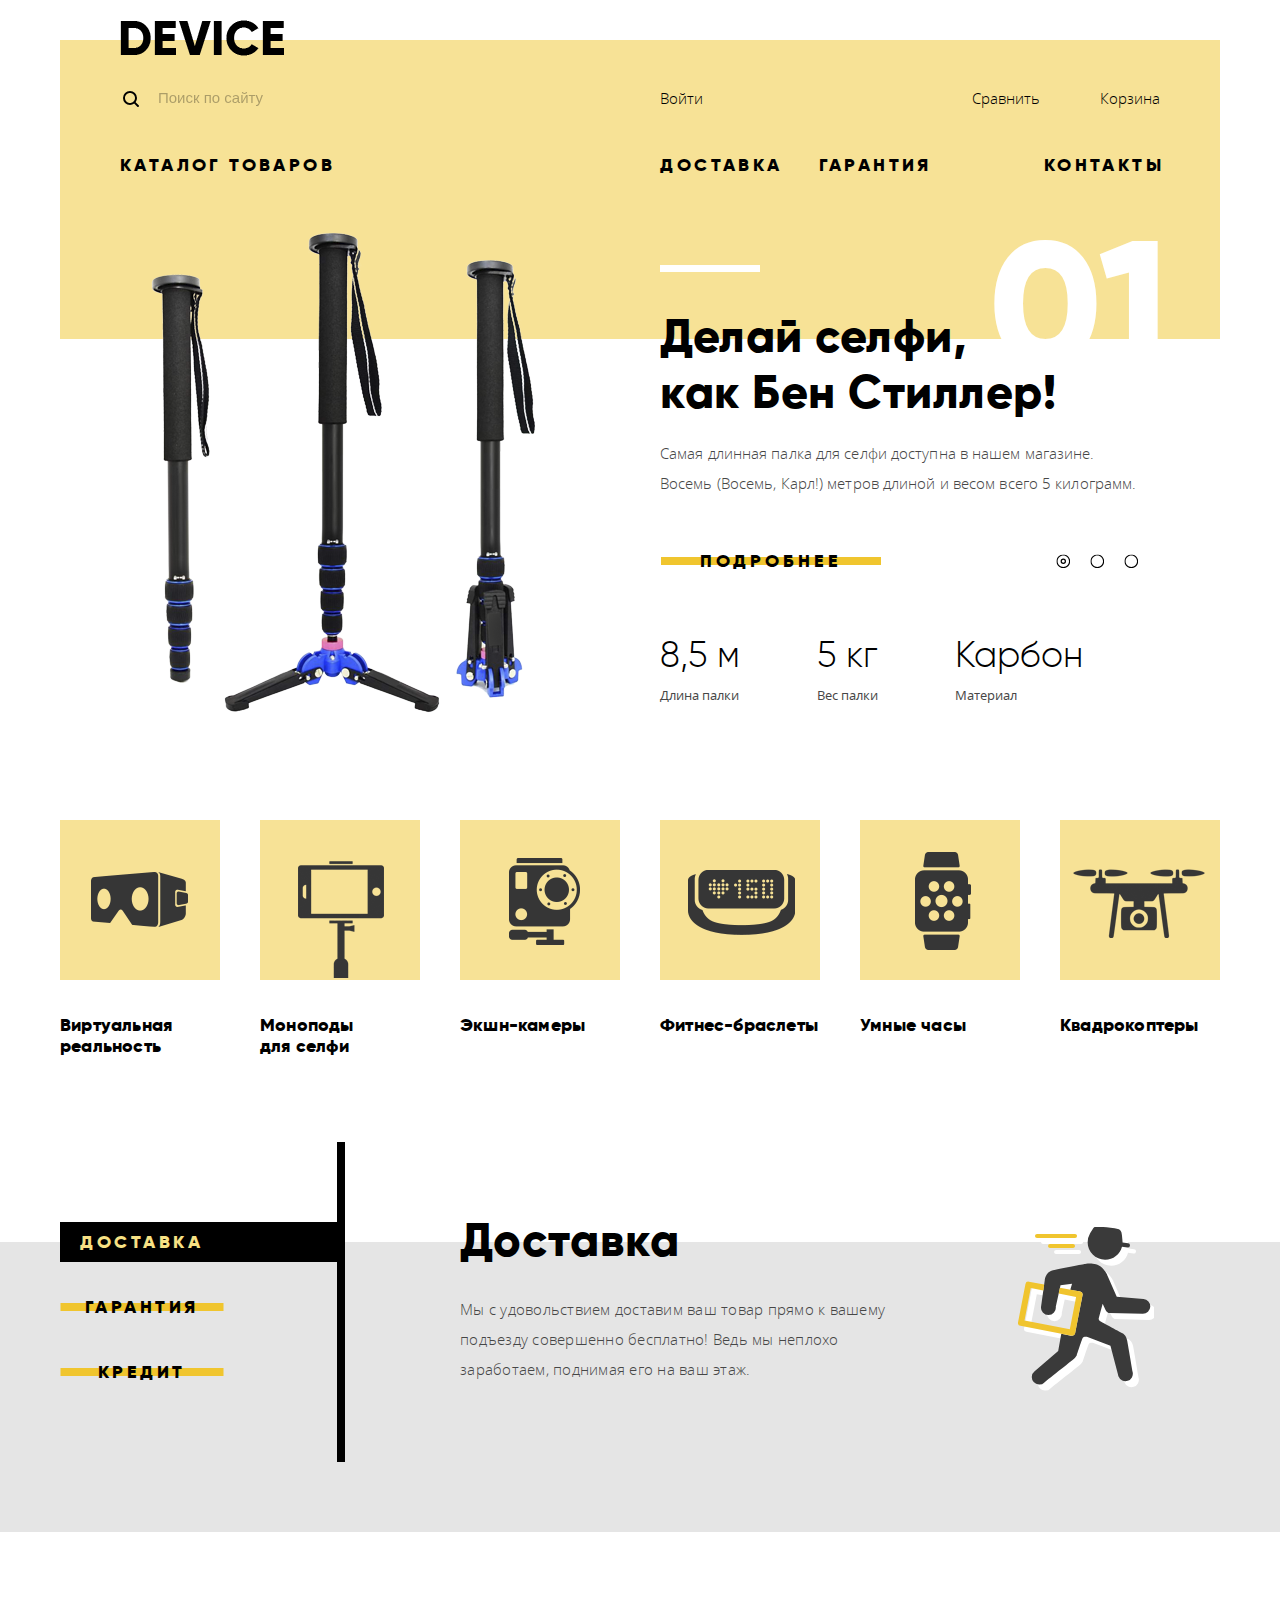
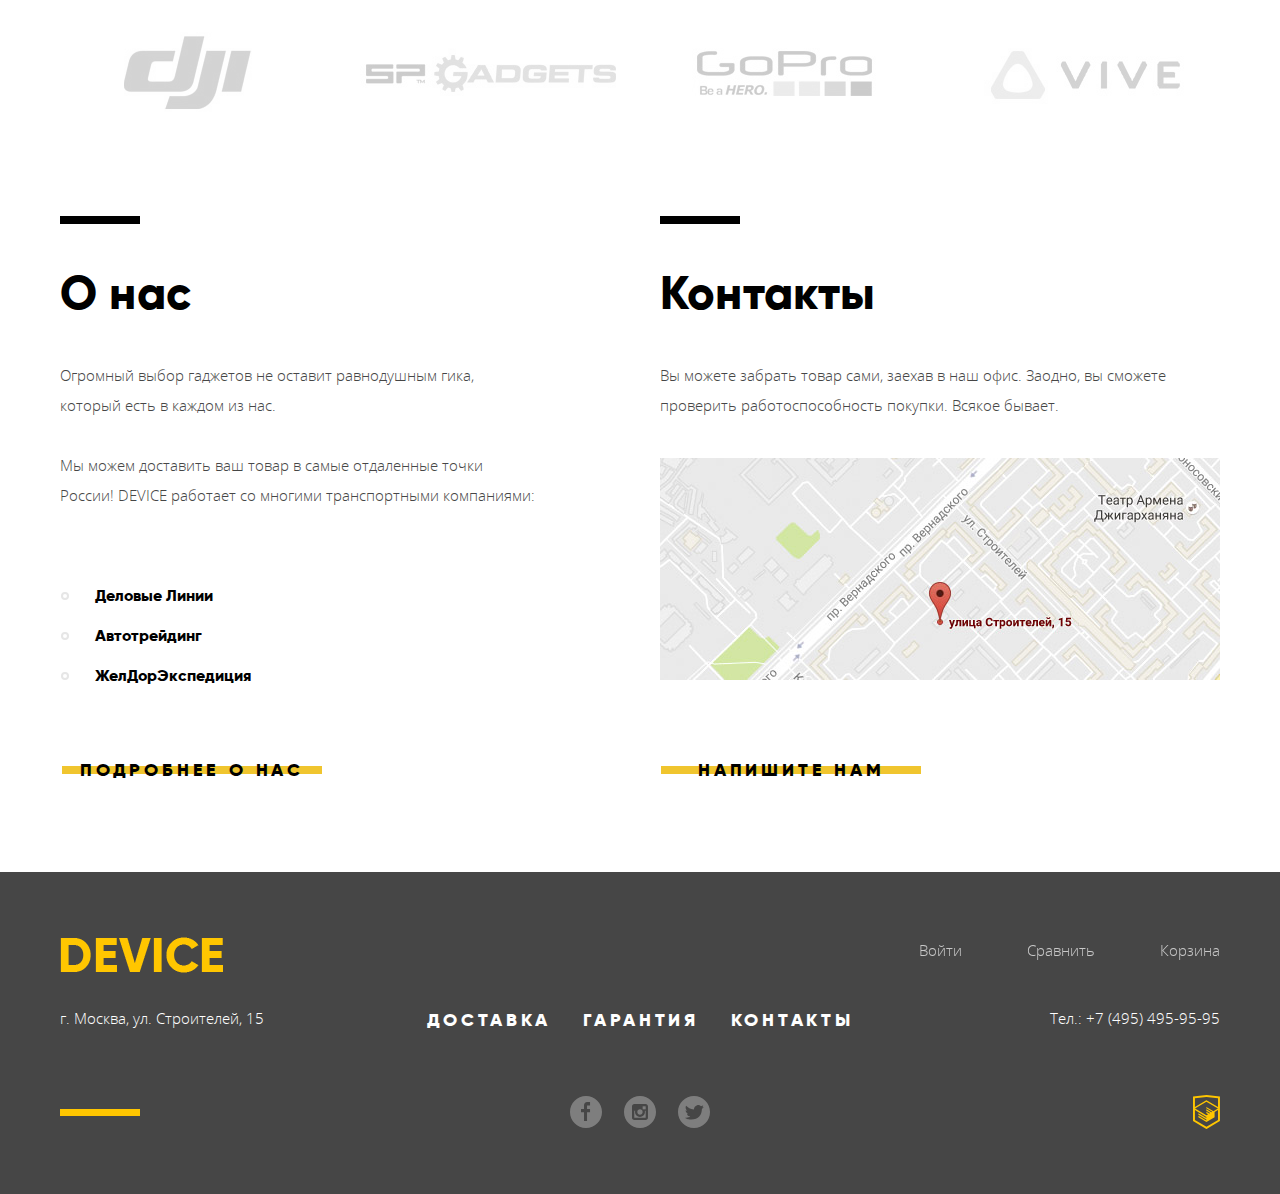
==== commit 9a9fe9cb: "Флексы и модальные окна" ====
--- a/index.html
+++ b/index.html
@@ -16,11 +16,16 @@
            <img src="/img/logo.png" width="164" height="36" alt="Логотип Device">
          </a>
          <div class="user-block">
+           
+           
            <form class="user-block__search" action="https://echo.htmlacademy.ru" method="get">
+             <a>Поиск</a>
              <label for="search"></label>
              <input type="search" id="search" placeholder="Поиск по сайту">
              <button class="user-block__btn" type="submit">Найти</button>
            </form>
+           
+           
            <ul class="user-block__list  unidentified">
              <li class="user-block__item">
                <a href="#">Войти</a>
@@ -298,11 +303,15 @@
          <article class="contacts">
            <h2 class="contacts__title">Контакты</h2>
            <p class="contacts__info">Вы можете забрать товар сами, заехав в наш офис. Заодно, вы сможете проверить работоспособность покупки. Всякое бывает.</p>
-           <a class="map_js" href="mapcontent.html">
+           <a class="contacts__map  map" href="mapcontent.html">
              <img class="map__image" src="/img/map.jpg" width="560"
                height="222" alt="Месторасположение фирмы на карте: ул. Строителей, д.15">
            </a>
-           <a class="contacts__btn  btn" href="writeus.html">Напишите нам</a>
+           <div class="map__popup  visually-hidden">
+            <button class="map__close" type="button">Закрыть</button>
+            <iframe src="https://www.google.com/maps/embed?pb=!1m18!1m12!1m3!1d2249.112374947369!2d37.52742931605529!3d55.68703400452977!2m3!1f0!2f0!3f0!3m2!1i1024!2i768!4f13.1!3m3!1m2!1s0x46b54cf65f5c8955%3A0x694710ccd55501e!2z0YPQuy4g0KHRgtGA0L7QuNGC0LXQu9C10LksIDE1LCDQnNC-0YHQutCy0LAsIDExOTMxMQ!5e0!3m2!1sru!2sru!4v1476957410118" width="960" height="560" style="border:0" allowfullscreen></iframe>
+          </div>
+          <a class="contacts__btn  btn" href="writeus.html">Напишите нам</a>
          </article>
          </div>
        </section>
@@ -387,16 +396,16 @@
      <section class="write-us">
        <button class="write-us__close" type="button">Закрыть</button>
        <form class="write-us__form" action="#" method="post">
-         <div class="write-us__field">
+         <div class="write-us__field  write-us__field--name">
            <label for="name-id">Ваше имя:</label>
            <input type="text" name="user-name" id="name-id" placeholder="Представьтесь, пожалуйста">
          </div>
-         <div class="write-us__field">
+         <div class="write-us__field  write-us__field--email">
            <label for="mail-id">Ваш e-mail:</label>
            <input type="email" name="user-email" id="mail-id" placeholder="Для отправки ответа">
          </div>
-         <div class="write-us__field  write-us__field--textarea">
-           <label for="letter">Текст письма</label>
+         <div class="write-us__field">
+           <label for="letter">Текст письма:</label>
            <textarea id="letter" cols="40" rows="10" placeholder="В свободной форме"></textarea>
          </div>
          <button class="write-us__btn  btn" type="submit">Отправить</button>
--- a/css/style.css
+++ b/css/style.css
@@ -35,8 +35,8 @@
 }
 
 body {
-  /*min-width: 1200px;*/
-  min-width: 1440px;
+  min-width: 1200px;
+  /*min-width: 1440px;*/
   margin: 0;
   padding: 0;
   font-size: 15px;
@@ -58,7 +58,7 @@
 }
 
 h2 {
-  font-family: "GilroyExtraBold", sans-serif;
+  font-family: "GilroyExtraBold", "Arial", sans-serif;
   font-size: 47px;
   line-height: 56px;
   font-weight: 800;
@@ -94,7 +94,7 @@
   position: relative;
   z-index: 2;
   display: inline-block;
-  font-family: "GilroyExtraBold", sans-serif;
+  font-family: "GilroyExtraBold", "Arial", sans-serif;
   font-size: 18px;
   font-weight: 800;
   letter-spacing: 2px;
@@ -168,9 +168,144 @@
 }
 
 .user-block__search {
+  display: -webkit-box;
+  display: -ms-flexbox;
+  display: flex;
   align-self: center;
   margin: 0;
   padding: 0;
+  width: 50%;
+}
+
+.user-block__search input::-webkit-input-placeholder {
+  font-size: 15px;
+  color: #000000;
+  opacity: 0.3;
+}
+
+.user-block__search input::-moz-placeholder {
+  font-size: 15px;
+  color: #000000;
+  opacity: 0.3;
+}
+
+.user-block__search input:-moz-placeholder {
+  font-size: 15px;
+  color: #000000;
+  opacity: 0.3;
+}
+
+.user-block__search input:-ms-input-placeholder {
+  font-size: 15px;
+  color: #000000;
+  opacity: 0.3;
+}
+
+.user-block__search input:hover::-webkit-input-placeholder {
+  font-size: 15px;
+  color: #000000;
+  opacity: 0.6;
+}
+
+.user-block__search input:hover::-moz-placeholder {
+  font-size: 15px;
+  color: #000000;
+  opacity: 0.6;
+}
+
+.user-block__search input:hover:-moz-placeholder {
+  font-size: 15px;
+  color: #000000;
+  opacity: 0.6;
+}
+
+.user-block__search input:hover:-ms-input-placeholder {
+  font-size: 15px;
+  color: #000000;
+  opacity: 0.6;
+}
+
+.user-block__search input:focus::-webkit-input-placeholder {
+  font-size: 15px;
+  color: #000000;
+  opacity: 0; 
+}
+
+.user-block__search input:focus::-moz-placeholder {
+  font-size: 15px;
+  color: #000000;
+  opacity: 0;
+}
+
+.user-block__search input:focus:-moz-placeholder {
+  font-size: 15px;
+  color: #000000;
+  opacity: 0;
+}
+
+.user-block__search input:focus:-ms-input-placeholder {
+  font-size: 15px;
+  color: #000000;
+  opacity: 0;
+}
+
+.user-block__search a {
+  position: relative;
+  display: block;
+  width: 18px;
+  height: 18px;
+  margin-top: 2px;
+  margin-left: 2px;
+  font-size: 0px;
+  text-decoration: none;
+  background-image: url("/img/search.svg");
+  background-position: 50% 50%;
+  background-repeat: no-repeat;
+}
+
+.user-block__search input {
+  position: relative;
+  width: 350px;
+  margin-left: 16px;
+  background-color: transparent;
+  color: #000000;
+  border: none;
+  outline: none;
+}
+
+.user-block__search .user-block__btn {
+  display: none;
+  position: relative;
+  padding-left: 18px;
+  padding-right: 18px;
+  background: none;
+  border: 2px solid #000000;
+  outline: none;
+}
+
+.user-block__search .user-block__btn::after {
+  position: absolute;
+  content: "";
+  bottom: -2px;
+  left: -380px;
+  width: 380px;
+  height: 2px;
+  background-color: #000000;
+}
+
+.user-block__search .user-block__btn:hover {
+  display: block;
+  background-color: #000000;
+  color: #ffffff;
+}
+
+.user-block__search .user-block__btn:active {
+  display: block;
+  color: rgba(255, 255, 255, 0.3);
+}
+
+.user-block__search input:focus + .user-block__btn {
+  display: block;
 }
 
 .user-block__list {
@@ -216,9 +351,17 @@
 .main-nav__item {
   text-transform: uppercase;
   letter-spacing: 3.4px;
-  font-family: "GilroyExtraBold";
+  font-family: "GilroyExtraBold", "Arial", sans-serif;
   font-size: 18px;
   line-height: 18px;
+}
+
+.main-nav__item:hover a {
+  opacity: 0.6;
+}
+
+.main-nav__item:active a {
+  opacity: 0.3;
 }
 
 .main-nav__item--catalog {
@@ -250,12 +393,13 @@
   padding-bottom: 34px;
   box-sizing: border-box;
   background-color: #f7e296;
-  font-family: "OpenSansLight";
+  font-family: "OpenSansLight", "Arial", sans-serif;
   font-weight: lighter;
   font-size: 15px;
   line-height: 36px;
   letter-spacing: 0.1px;
   text-transform: none;
+  cursor: pointer;
 }
 
 .sub-nav__list {
@@ -359,13 +503,13 @@
 
 .promo-slider__value {
   margin-bottom: 10px;
-  font-family: "GilroyLight", sans-serif;
+  font-family: "GilroyLight", "Arial", sans-serif;
   font-size: 36px;
   color: #000000;
 }
 
 .promo-slider__attribute {
-  font-family: "OpenSans", sans-serif;
+  font-family: "OpenSans", "Arial", sans-serif;
   font-size: 13px;
   font-weight: 300;
   color: #464646;
@@ -444,7 +588,7 @@
 
 .popular__title {
   display: inline-block;
-  font-family: "GilroyExtraBold", sans-serif;
+  font-family: "GilroyExtraBold", "Arial", sans-serif;
   font-size: 18px;
   font-weight: normal;
   letter-spacing: 0.2px;
@@ -481,7 +625,7 @@
   position: relative;
   z-index: 2;
   margin-bottom: 35px;
-  font-family: "GilroyExtraBold", sans-serif;
+  font-family: "GilroyExtraBold", "Arial", sans-serif;
   font-size: 18px;
   font-weight: 700;
   color: #000000;
@@ -633,7 +777,7 @@
 
 .about-us__delivery li {
   position: relative;
-  font-family: "GilroyExtraBold", sans-serif;
+  font-family: "GilroyExtraBold", "Arial", sans-serif;
   font-size: 16px;
   line-height: 40px;
   color: #000000;
@@ -669,6 +813,7 @@
 
 .map__image {
   margin-bottom: 66px;
+  background-color: #eeeeee;
 }
 
 .contacts__btn {
@@ -744,7 +889,7 @@
 }
 
 .page-footer__item {
-  font-family: "GilroyExtraBold", sans-serif;
+  font-family: "GilroyExtraBold", "Arial", sans-serif;
   text-transform: uppercase;
   letter-spacing: 3.7px;
   font-size: 18px;
@@ -769,7 +914,7 @@
 
 .page-footer__phone {
   margin-left: 34px;
-  font-family: "OpenSansLight";
+  font-family: "OpenSansLight", "Arial", sans-serif;
 }
 
 .page-footer__bottom {
@@ -927,7 +1072,7 @@
   margin: 0;
   padding: 20px;
   padding-left: 5px;
-  font-family: "GilroyExtraBold";
+  font-family: "GilroyExtraBold", "Arial", sans-serif;
   font-size: 16px;
   text-transform: uppercase;
   letter-spacing: 3.7px;
@@ -937,7 +1082,7 @@
 .filter__name {
   margin-left: -10px;
   padding-top: 10px;
-  font-family: "GilroyExtraBold";
+  font-family: "GilroyExtraBold", "Arial", sans-serif;
   font-size: 18px;
   letter-spacing: 0.4px;
 }
@@ -994,7 +1139,7 @@
   width: 70px;
   margin-top: 4px;
   margin-right: 20px;
-  font-family: "GilroyLight", sans-serif;
+  font-family: "GilroyLight", "Arial", sans-serif;
   font-size: 14px;
   line-height: 22px;
   color: #000000;
@@ -1004,7 +1149,7 @@
 .range__price input {
   width: 50px;
   padding-left: 5px;
-  font-family: "GilroyLight", sans-serif;
+  font-family: "GilroyLight", "Arial", sans-serif;
   font-size: 14px;
   line-height: 22px;
   background-color: #eeeeee;
@@ -1033,7 +1178,7 @@
   position: relative;
   padding-left: 27px;
   margin-bottom: 10px;
-  font-family: "OpenSansLight", sans-serif;
+  font-family: "OpenSansLight", "Arial", sans-serif;
   font-size: 14px;
   line-height: 30px;
   color: #000000;
@@ -1132,7 +1277,7 @@
   padding: 20px;
   padding-left: 0;
   padding-right: 0;
-  font-family: "GilroyExtraBold";
+  font-family: "GilroyExtraBold", "Arial", sans-serif;
   font-size: 16px;
   text-transform: uppercase;
   letter-spacing: 3.7px;
@@ -1279,6 +1424,10 @@
   display: block;
 }
 
+.product__image {
+  background-color: #eeeeee;
+}
+
 .product__inner {
   display: flex;
   justify-content: space-between;
@@ -1388,3 +1537,290 @@
 .page-footer--catalog {
   margin-top: 0;
 }
+
+/*-----MODAL-----*/
+
+.write-us {
+  display: none;
+  position: fixed;
+  top: 25%;
+  left: 50%;
+  -webkit-transform: translateX(-50%);
+          transform: translateX(-50%);
+  min-width: 961px;
+  padding-top: 95px;
+  padding-bottom: 30px;
+  background-color: #ffffff;
+  -webkit-box-shadow: 0 0 10px rgba(0, 0, 0, 0.5);
+          box-shadow: 0 0 10px rgba(0, 0, 0, 0.5);
+  z-index: 20;
+}
+
+.write-us__open {
+  display: block;
+}
+
+.write-us form {
+  display: -webkit-box;
+  display: -ms-flexbox;
+  display: flex;
+  -ms-flex-wrap: wrap;
+      flex-wrap: wrap;
+}
+
+.write-us__close {
+  position: absolute;
+  content: "";
+  top: 24px;
+  right: 24px;
+  width: 56px;
+  height: 56px;
+  font-size: 0px;
+  border: none;
+  outline: none;
+  background-color: transparent;
+  background-image: url(/img/modal-close.svg);
+  background-position: 50% 50%;
+  background-repeat: no-repeat;
+  opacity: 0.5;
+  cursor: pointer;
+}
+
+.write-us__close:hover {
+  opacity: 1;
+}
+
+.write-us__close:active {
+  opacity: 0.3;
+}
+
+.write-us__field {
+  display: -webkit-box;
+  display: -ms-flexbox;
+  display: flex;
+  -ms-flex-wrap: wrap;
+      flex-wrap: wrap;
+  -webkit-box-pack: start;
+      -ms-flex-pack: start;
+          justify-content: flex-start;
+  margin-bottom: 15px;
+  padding-left: 100px;
+  padding-right: 100px;
+  margin-bottom: 15px;
+}
+
+.write-us__field--name {
+  width: 360px;
+  padding-right: 41px;
+}
+
+.write-us__field--email {
+  width: 360px;
+  padding-left: 0px;
+}
+
+.write-us__field label {
+  width: 100%;
+  margin-bottom: 10px;
+  font-family: "GilroyExtraBold", "Arial", sans-serif;
+  font-size: 18px;
+  line-height: 18px;
+}
+
+.write-us__field input {
+  width: 100%;
+  margin-bottom: 20px;
+  padding-left: 19px;
+  padding-right: 19px;
+  padding-top: 17px;
+  padding-bottom: 17px;
+  font-family: "OpenSans", "Arial", sans-serif;
+  font-size: 14px;
+  line-height: 18px;
+  color: #464646;
+  background-color: #f2f2f2;
+  border: none;
+}
+
+.write-us__field input:hover {
+  background-color: #eaeaea;
+}
+
+.write-us__field input:focus {
+  background-color: #ffffff;
+  outline-color: #f7e296;
+}
+
+.write-us__field input:invalid {
+  background-color: #f6dada;
+}
+
+.write-us__field input::-webkit-input-placeholder {
+  color: #464646;
+  opacity: 0.4;
+}
+
+.write-us__field input::-moz-placeholder {
+  color: #464646;
+  opacity: 0.4;
+}
+
+.write-us__field input:-moz-placeholder {
+  color: #464646;
+  opacity: 0.4;
+}
+
+.write-us__field input:-ms-input-placeholder {
+  color: #464646;
+  opacity: 0.4;
+}
+
+.write-us__field input:focus::-webkit-input-placeholder {
+  color: #464646;
+  opacity: 0;
+}
+
+.write-us__field input:focus::-moz-placeholder {
+  color: #464646;
+  opacity: 0;
+}
+
+.write-us__field input:focus:-moz-placeholder {
+  color: #464646;
+  opacity: 0;
+}
+
+.write-us__field input:focus:-ms-input-placeholder {
+  color: #464646;
+  opacity: 0;
+}
+
+.write-us__field textarea {
+  width: 722px;
+  height: 120px;
+  padding-left: 19px;
+  padding-right: 19px;
+  padding-top: 17px;
+  padding-bottom: 17px;
+  margin-bottom: 38px;
+  font-family: "OpenSansLight", "Arial", sans-serif;
+  font-size: 14px;
+  line-height: 18px;
+  background-color: #f2f2f2;
+  resize: none;
+  border: none;
+}
+
+.write-us__field textarea:hover {
+  background-color: #eaeaea;
+}
+
+.write-us__field textarea:focus {
+  background-color: #ffffff;
+  outline-color: #f7e296;
+}
+
+.write-us__field textarea:invalid {
+  background-color: #f6dada;
+}
+
+.write-us__field textarea::-webkit-input-placeholder {
+  color: #464646;
+  opacity: 0.4;
+}
+
+.write-us__field textarea::-moz-placeholder {
+  color: #464646;
+  opacity: 0.4;
+}
+
+.write-us__field textarea:-moz-placeholder {
+  color: #464646;
+  opacity: 0.4;
+}
+
+.write-us__field textarea:-ms-input-placeholder {
+  color: #464646;
+  opacity: 0.4;
+}
+
+.write-us__field textarea:focus::-webkit-input-placeholder {
+  color: #464646;
+  opacity: 0;
+}
+
+.write-us__field textarea:focus::-moz-placeholder {
+  color: #464646;
+  opacity: 0;
+}
+
+.write-us__field textarea:focus:-moz-placeholder {
+  color: #464646;
+  opacity: 0;
+}
+
+.write-us__field textarea:focus:-ms-input-placeholder {
+  color: #464646;
+  opacity: 0;
+}
+
+.write-us__btn {
+  margin-left: 95px;
+  margin-right: 0px;
+  margin-bottom: 55px;
+  padding-left: 40px;
+  padding-right: 47px;
+  letter-spacing: 3.6px;
+  background: none;
+  border: none;
+  outline: none;
+}
+
+.write-us__btn::before {
+  width: 200px;
+}
+
+/*-----MODAL-MAP-----*/
+
+
+.map__popup {
+  position: fixed;
+  top: 25%;
+  left: 50%;
+  -webkit-transform: translateX(-50%);
+          transform: translateX(-50%);
+  background-color: #ffffff;
+  -webkit-box-shadow: 0 0 10px rgba(0, 0, 0, 0.5);
+          box-shadow: 0 0 10px rgba(0, 0, 0, 0.5);
+  z-index: 30;
+}
+
+.map__open {
+  display: block;
+}
+
+.map__close {
+  position: absolute;
+  content: "";
+  top: 24px;
+  right: 24px;
+  width: 56px;
+  height: 56px;
+  font-size: 0px;
+  border: none;
+  outline: none;
+  background-color: transparent;
+  background-image: url(/img/modal-close.svg);
+  background-position: 50% 50%;
+  background-repeat: no-repeat;
+  opacity: 0.5;
+  cursor: pointer;
+}
+
+.map__close:hover {
+  opacity: 1;
+}
+
+.map__close:active {
+  opacity: 0.3;
+}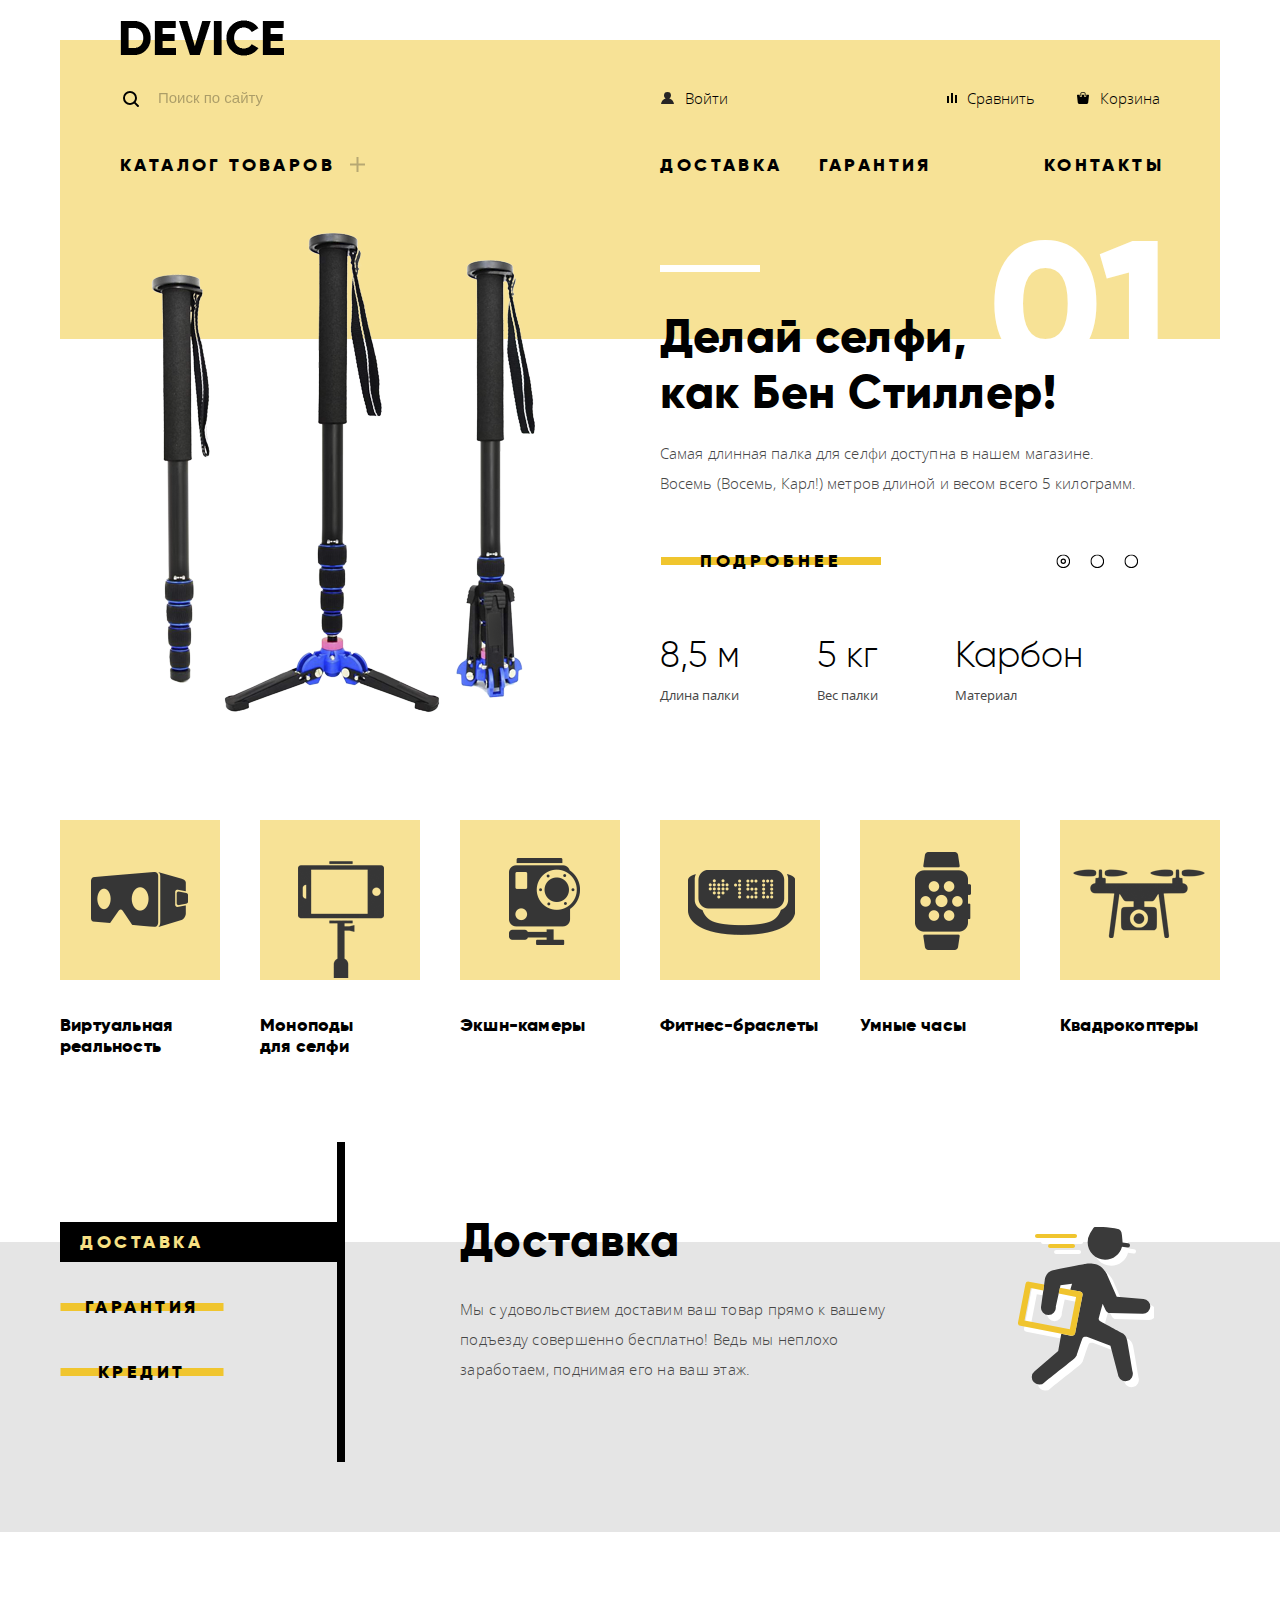
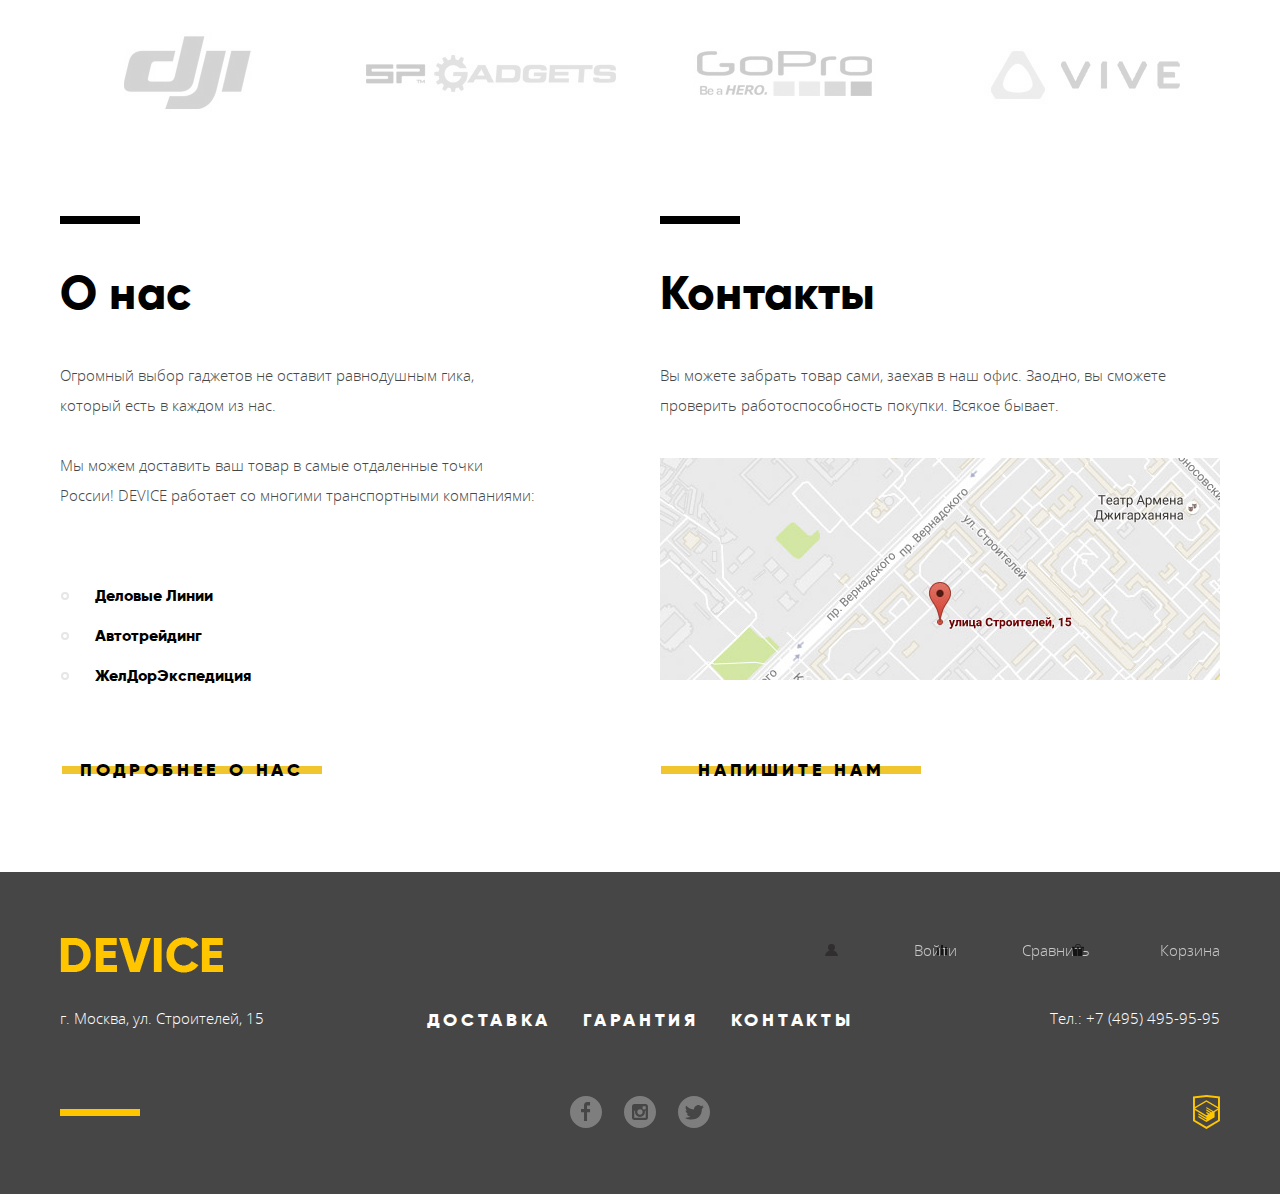
==== commit b8e8ce11: "Декоративные элементы" ====
--- a/index.html
+++ b/index.html
@@ -27,13 +27,13 @@
            
            
            <ul class="user-block__list  unidentified">
-             <li class="user-block__item">
+             <li class="user-block__item  user-block__item--enter">
                <a href="#">Войти</a>
              </li>
-             <li class="user-block__item">
+             <li class="user-block__item  user-block__item--compare">
                <a href="#">Сравнить</a>
              </li>
-             <li class="user-block__item">
+             <li class="user-block__item  user-block__item--cart">
                <a href="#">Корзина</a>
              </li>
            </ul>
@@ -42,13 +42,13 @@
              <li class="user-block__item">
                <a href="#">Валентин Петухов</a>
              </li>
-             <li class="user-block__item">
+             <li class="user-block__item  user-block__item--logout">
                <a href="#">Выйти</a>
              </li>
-             <li class="user-block__item">
+             <li class="user-block__item  user-block__item--compare">
                <a href="#">Сравнить</a>
              </li>
-             <li class="user-block__item">
+             <li class="user-block__item  user-block__item--cart">
                <a href="#">Корзина</a>
              </li>
            </ul>
@@ -324,26 +324,26 @@
              <img src="/img/logofooter.png" width="163" height="36" alt="Логотип Device">
            </a>
            <ul class="user-block  user-block--footer  unidentidied">
-             <li>
-               <a class="user-block__item" href="#">Войти</a>
-             </li>
-             <li>
-               <a class="user-block__item" href="#">Сравнить</a>
-             </li>
-             <li>
-               <a class="user-block__item" href="#">Корзина</a>
+             <li class="user-block__item  user-block__item--enter">
+               <a href="#">Войти</a>
+             </li>
+             <li class="user-block__item  user-block__item--compare">
+               <a href="#">Сравнить</a>
+             </li>
+             <li class="user-block__item  user-block__item--cart">
+               <a href="#">Корзина</a>
              </li>
            </ul>
            
            <ul class="user-block  user-block--footer  identidied  visually-hidden">
-             <li>
-               <a class="user-block__item" href="#">Выйти</a>
-             </li>
-             <li>
-               <a class="user-block__item" href="#">Сравнить</a>
-             </li>
-             <li>
-               <a class="user-block__item" href="#">Корзина</a>
+             <li class="user-block__item  user-block__item--logout">
+               <a href="#">Выйти</a>
+             </li>
+             <li class="user-block__item  user-block__item--compare">
+               <a href="#">Сравнить</a>
+             </li>
+             <li class="user-block__item  user-block__item--cart">
+               <a href="#">Корзина</a>
              </li>
            </ul>
          </div>
--- a/css/style.css
+++ b/css/style.css
@@ -336,12 +336,69 @@
   opacity: 0.3;
 }
 
+.user-block__item {
+  position: relative;
+}
+
+.user-block__item--enter a{
+  padding-left: 25px;
+}
+
+.user-block__item--enter::before {
+  content: "";
+  position: absolute;
+  display: block;
+  top: 10px;
+  left: 0px;
+  width: 15px;
+  height: 15px;
+  background-image: url("/img/user.svg");
+  background-position: 50% 50%;
+  background-repeat: no-repeat;
+}
+
+.user-block__item--compare a {
+  padding-right: 5px;
+}
+
+.user-block__item--compare::before {
+  content: "";
+  position: absolute;
+  display: block;
+  top: 10px;
+  left: -23px;
+  width: 15px;
+  height: 15px;
+  background-image: url("/img/compare.svg");
+  background-position: 50% 50%;
+  background-repeat: no-repeat;
+}
+
+.user-block__item--cart::before {
+  content: "";
+  position: absolute;
+  display: block;
+  top: 10px;
+  left: -25px;
+  width: 15px;
+  height: 15px;
+  background-image: url("/img/cart.svg");
+  background-position: 50% 50%;
+  background-repeat: no-repeat;
+}
+
+.user-block__item--logout {
+  opacity: 0.3;
+  margin-right: 85px;
+}
+
 .main-nav {
   min-height: 183px;
 }
 
 .main-nav__list {
   display: flex;
+  flex-wrap: wrap;
   flex-direction: row;
   justify-content: space-between;
   padding: 0;
@@ -349,6 +406,7 @@
 }
 
 .main-nav__item {
+  position: relative;
   text-transform: uppercase;
   letter-spacing: 3.4px;
   font-family: "GilroyExtraBold", "Arial", sans-serif;
@@ -377,6 +435,20 @@
   margin-right: -4px;
 }
 
+.main-nav__item--catalog::after {
+  content: "";
+  position: absolute;
+  display: block;
+  top: 1px;
+  left: 230px;
+  width: 15px;
+  height: 15px;
+  background-image: url("/img/plus.svg");
+  background-position: 50% 50%;
+  background-repeat: no-repeat;
+  opacity: 0.3;
+}
+
 .main-nav__item--catalog:hover .sub-nav {
   display: flex;
 }
@@ -384,7 +456,7 @@
 .sub-nav {
   display: none;
   position: absolute;
-  left: 140px;
+  left: -60px;
   width: 1160px;
   z-index: 10;
   margin-bottom: 0;
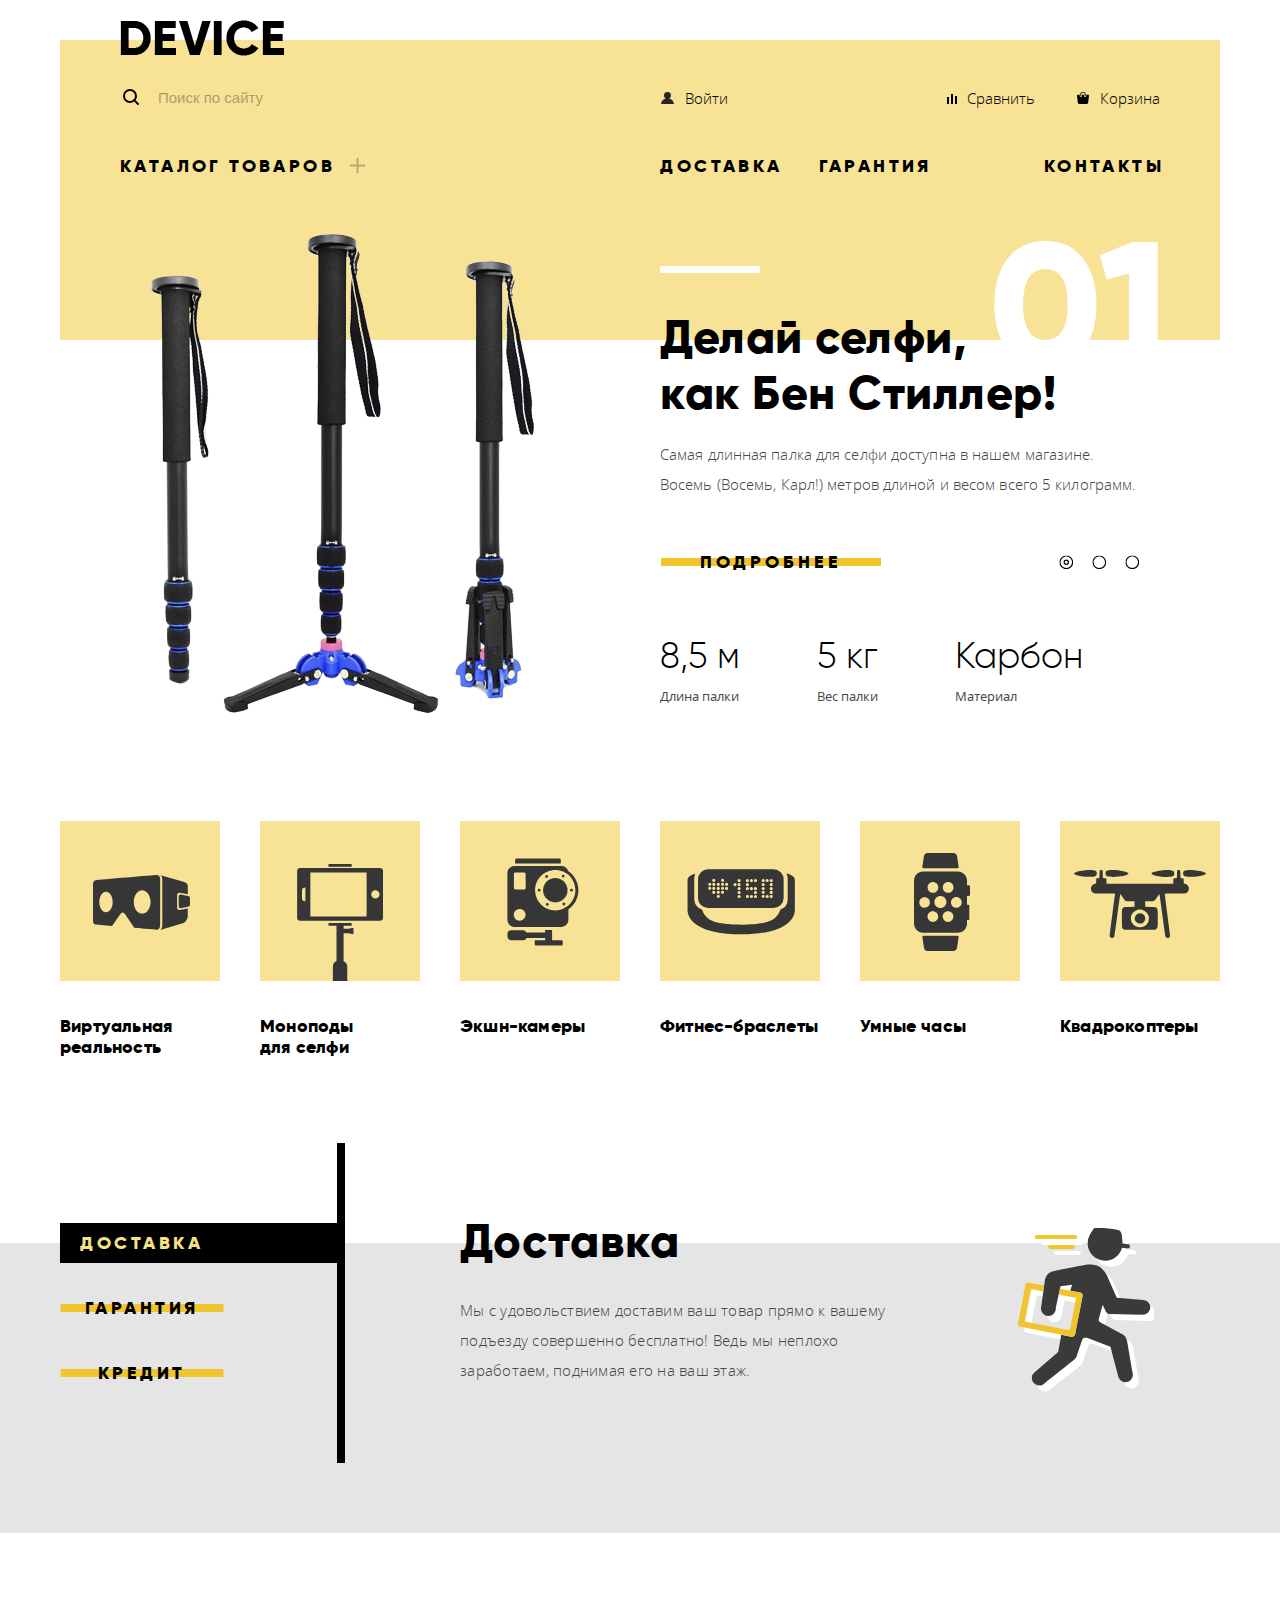
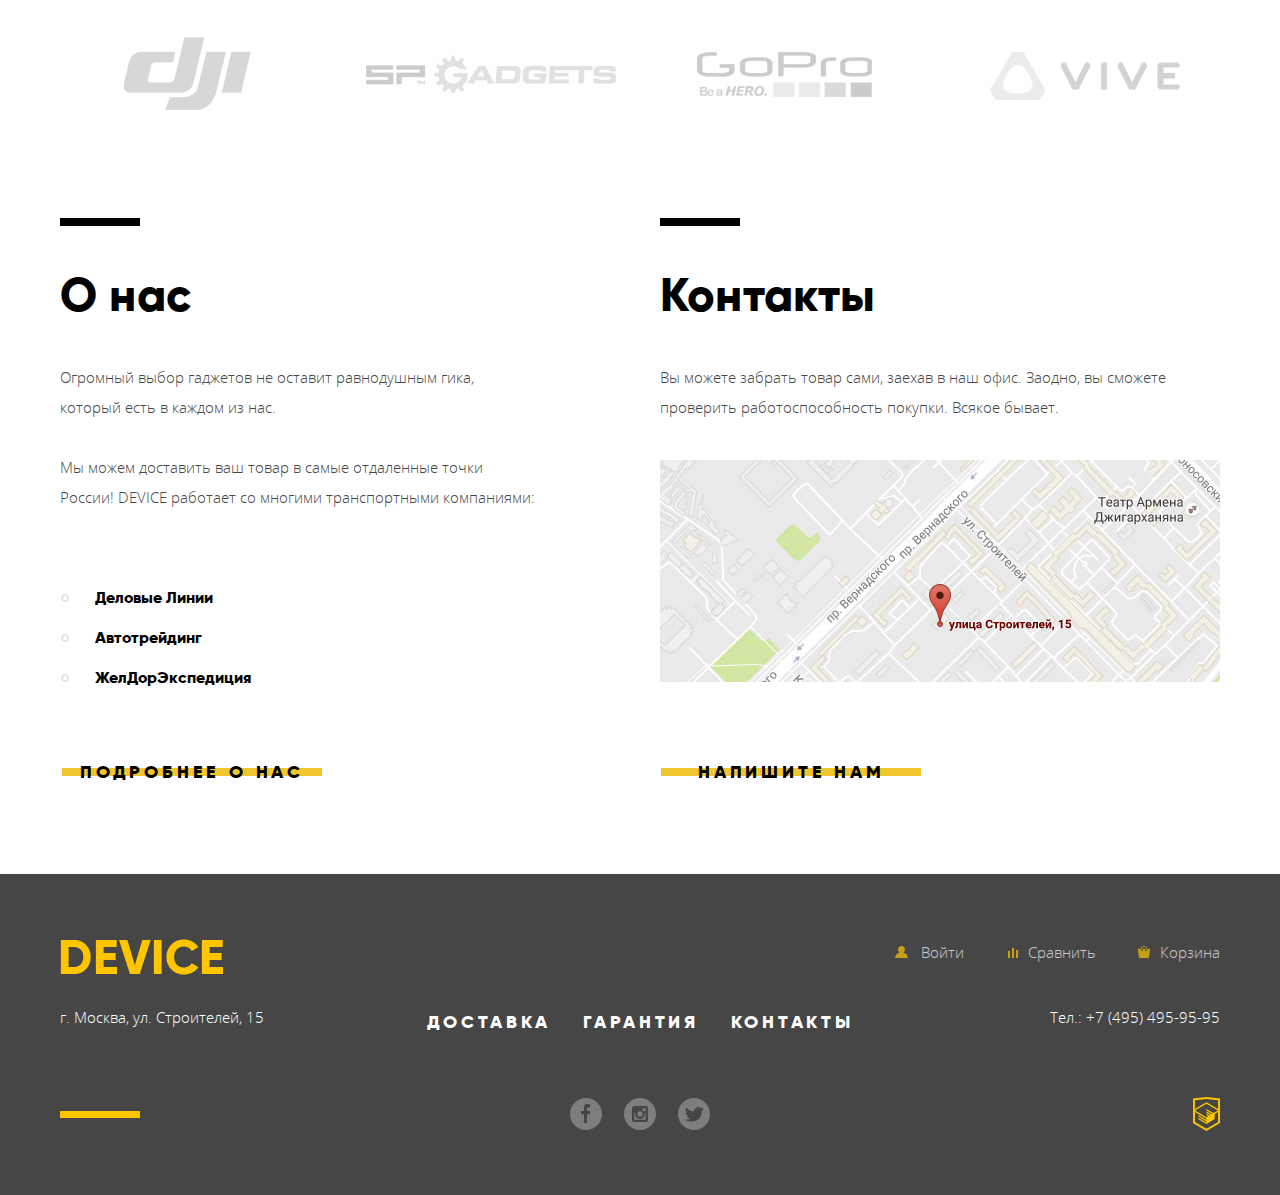
==== commit 9598124c: "Исправление замечаний" ====
--- a/index.html
+++ b/index.html
@@ -6,49 +6,42 @@
      <link rel="stylesheet" type="text/css" href="css/normalize.css">
      <link rel="stylesheet" type="text/css" href="css/style.css">
    </head>
-   
-   
    <body>
      <header class="page-header">
        <div class="container">
          <h1 class="page-header__title  visually-hidden">Device</h1>
          <a class="page-header__logo">
-           <img src="/img/logo.png" width="164" height="36" alt="Логотип Device">
+           <img src="img/logo.png" width="164" height="36" alt="Логотип Device">
          </a>
          <div class="user-block">
-           
-           
            <form class="user-block__search" action="https://echo.htmlacademy.ru" method="get">
-             <a>Поиск</a>
+             <a><span class="visually-hidden">Поиск</span></a>
              <label for="search"></label>
              <input type="search" id="search" placeholder="Поиск по сайту">
              <button class="user-block__btn" type="submit">Найти</button>
            </form>
-           
-           
            <ul class="user-block__list  unidentified">
-             <li class="user-block__item  user-block__item--enter">
+             <li class="user-block__enter">
                <a href="#">Войти</a>
              </li>
-             <li class="user-block__item  user-block__item--compare">
+             <li class="user-block__compare">
                <a href="#">Сравнить</a>
              </li>
-             <li class="user-block__item  user-block__item--cart">
+             <li class="user-block__cart">
                <a href="#">Корзина</a>
              </li>
            </ul>
-           
-         <ul class="user-block__list  identified  visually-hidden">
-             <li class="user-block__item">
+           <ul class="user-block__list  identified  visually-hidden">
+             <li class="user-block__enter">
                <a href="#">Валентин Петухов</a>
              </li>
-             <li class="user-block__item  user-block__item--logout">
+             <li class="user-block__logout">
                <a href="#">Выйти</a>
              </li>
-             <li class="user-block__item  user-block__item--compare">
+             <li class="user-block__compare">
                <a href="#">Сравнить</a>
              </li>
-             <li class="user-block__item  user-block__item--cart">
+             <li class="user-block__cart">
                <a href="#">Корзина</a>
              </li>
            </ul>
@@ -97,13 +90,6 @@
          </nav>
        </div>
      </header>
-     
-     <!--<ul>
-       <li>
-         <button>first slide</button>
-       </li>
-     </ul>-->
-     
      <main class="page-main">
        <section class="promo-slider">
          <div class="container">
@@ -115,17 +101,19 @@
            <label for="slide-2"></label>
            <label for="slide-3"></label>
          </div>
-         
          <article class="promo-slider__item  promo-slider__item--first">
            <div class="promo-slider__image">
-             <img src="/img/slider-1.png" width="384" height="486" alt="Монопод">
+             <img src="img/slider-1.png" width="384" height="486" alt="Монопод">
            </div>
            <div class="promo-slider__content">
              <div>
                <span class="promo-slider__number">01</span>
              </div>
              <h2 class="promo-slider__title">Делай селфи,<br>как Бен Стиллер!</h2>
-             <p class="promo-slider__info">Самая длинная палка для селфи доступна в нашем магазине.<br>Восемь (Восемь, Карл!) метров длиной и весом всего 5 килограмм.</p>
+             <div class="promo-slider__info">
+               <p>Самая длинная палка для селфи доступна в нашем магазине.</p>
+               <p>Восемь (Восемь, Карл!) метров длиной и весом всего 5 килограмм.</p>
+             </div>
              <a class="promo-slider__btn  btn" href="#">Подробнее</a>
              <ul class="promo-slider__features">
                <li>
@@ -143,17 +131,18 @@
              </ul>
            </div>
          </article>
-         
          <article class="promo-slider__item  promo-slider__item--second">
            <div class="promo-slider__image">
-             <img src="/img/slider-2.png" width="345" height="485" alt="Фитнес-браслет">
+             <img src="img/slider-2.png" width="345" height="485" alt="Фитнес-браслет">
            </div>
            <div class="promo-slider__content">
              <div>
                <span class="promo-slider__number">02</span>
              </div>
-             <h2 class="promo-slider__title">Худеем<br>правильно</h2>
-             <p class="promo-slider__info">Мотивирующие фитнес-браслеты помогут найти в себе силы не пропускать занятия и соблюдать диету.</p>
+             <h2 class="promo-slider__title">Худеем<br>правильно!</h2>
+             <div class="promo-slider__info">
+               <p>Мотивирующие фитнес-браслеты помогут найти в себе силы не пропускать занятия и соблюдать диету.</p>
+             </div>
              <a class="promo-slider__btn  btn" href="#">Подробнее</a>
              <ul class="promo-slider__features">
                <li>
@@ -163,17 +152,18 @@
              </ul>
            </div>
          </article>
-         
          <article class="promo-slider__item  promo-slider__item--third">
            <div class="promo-slider__image">
-             <img src="/img/slider-3.png" width="526" height="334" alt="Квадрокоптер">
+             <img src="img/slider-3.png" width="526" height="334" alt="Квадрокоптер">
            </div>
            <div class="promo-slider__content">
              <div>
                <span class="promo-slider__number">03</span>
              </div>
              <h2 class="promo-slider__title">Порхает как бабочка, жалит как пчела!</h2>
-             <p class="promo-slider__info">Этот обычный, на первый взгляд, квадрокоптер оснащен мощным лазером, замаскированным под стандартную камеру.</p>
+             <div class="promo-slider__info">
+               <p>Этот обычный, на первый взгляд, квадрокоптер оснащен мощным лазером, замаскированным под стандартную камеру.</p>
+             </div>
              <a class="promo-slider__btn  btn" href="#">Подробнее</a>
              <ul class="promo-slider__features">
                <li>
@@ -189,48 +179,46 @@
          </article>
          </div>
        </section>
-       
        <section class="popular">
          <div class="container">
          <a class="popular__item" href="#">
            <div class="popular__img">
-             <img src="/img/popular-1.png" width="160" height="160" alt="Виртуальная реальность">
+             <img src="img/popular-1.svg" width="160" height="160" alt="Виртуальная реальность">
            </div>
            <span class="popular__title">Виртуальная реальность</span>
          </a>
          <a class="popular__item" href="catalog.html">
            <div class="popular__img">
-             <img src="/img/popular-2.png" width="160" height="160" alt="Моноподы для селфи">
-           </div>
-           <span class="popular__title">Моноподы<br>для селфи</span>
-         </a>
-         <a class="popular__item" href="#">
-           <div class="popular__img">
-             <img src="/img/popular-3.png" width="160" height="160" alt="Экшн-камеры">
+             <img src="img/popular-2.svg" width="160" height="160" alt="Моноподы для селфи">
+           </div>
+           <span class="popular__title">Моноподы для селфи</span>
+         </a>
+         <a class="popular__item" href="#">
+           <div class="popular__img">
+             <img src="img/popular-3.svg" width="160" height="160" alt="Экшн-камеры">
            </div>
            <span class="popular__title">Экшн-камеры</span>
          </a>
          <a class="popular__item" href="#">
            <div class="popular__img">
-             <img src="/img/popular-4.png" width="160" height="160" alt="Фитнес-браслеты">
+             <img src="img/popular-4.svg" width="160" height="160" alt="Фитнес-браслеты">
            </div>
            <span class="popular__title">Фитнес-браслеты</span>
          </a>
          <a class="popular__item" href="#">
            <div class="popular__img">
-             <img src="/img/popular-5.png" width="160" height="160" alt="Умные часы">
+             <img src="img/popular-5.svg" width="160" height="160" alt="Умные часы">
            </div>
            <span class="popular__title">Умные часы</span>
          </a>
          <a class="popular__item" href="#">
            <div class="popular__img">
-             <img src="/img/popular-6.png" width="160" height="160" alt="Квадрокоптеры">
+             <img src="img/popular-6.svg" width="160" height="160" alt="Квадрокоптеры">
            </div>
            <span class="popular__title">Квадрокоптеры</span>
          </a>
          </div>
        </section>
-       
        <section class="service-slider">
          <div class="container">
            <input class="service-slider__btn  button-delivery  visually-hidden" type="radio" id="service-1" name="slider-button" checked>
@@ -241,52 +229,38 @@
              <label for="service-2">Гарантия</label>
              <label for="service-3">Кредит</label>
            </div>
-           
            <div class="service-slider__content  service-slider__content--first">
-             <div>
-               <h2>Доставка</h2>
-               <p class="service-slider__info">Мы с удовольствием доставим ваш товар прямо к вашему подъезду совершенно бесплатно! Ведь мы неплохо заработаем, поднимая его на ваш этаж.</p>
-             </div>
-             <img class="service-slider__img" src="/img/delivery.svg" width="136" height="164" alt="Доставка">
-           </div>
-    
+             <h2>Доставка</h2>
+             <p class="service-slider__info">Мы с удовольствием доставим ваш товар прямо к вашему подъезду совершенно бесплатно! Ведь мы неплохо заработаем, поднимая его на ваш этаж.</p>
+           </div>
            <div class="service-slider__content  service-slider__content--second">
-             <div>
-               <h2>Гарантия</h2>
-               <p class="service-slider__info">Если из-за возгорания купленного у нас товара у вас сгорит дом — не переживайте, мы выдадим вам новый.<br>Товар, не дом, конечно же.</p>
-             </div>
-             <img class="service-slider__img" src="/img/warranty.svg" width="171" height="195" alt="Гарантия">
-           </div>
-           
+             <h2>Гарантия</h2>
+             <p class="service-slider__info">Если из-за возгорания купленного у нас товара у вас сгорит дом — не переживайте, мы выдадим вам новый.<br>Товар, не дом, конечно же.</p>
+           </div>
            <div class="service-slider__content  service-slider__content--third">
-             <div>
                <h2>Кредит</h2>
                <p class="service-slider__info">Залезть в долговую яму стало проще! Кредитные консультанты подберут для вас наиболее выгодные условия кредита. Выгодные для нашего банка, разумеется.</p>
-             </div>
-             <img class="service-slider__img" src="/img/credit.svg" width="156" height="188" alt="Кредит">
-           </div>
-         </div>
-       </section>
-       
+           </div>
+         </div>
+       </section>
        <section class="brands">
          <div class="container">
          <ul class="brands__list">
            <li class="brands__item">
-             <a href="#"><img src="/img/dji.jpg" width="260" height="100" alt=dji></a>
+             <a class="brands__item--dji" href="#"><span class="visually-hidden">DJI</span></a>
            </li>
            <li class="brands__item">
-             <a href="#"><img src="/img/spgadjets.jpg" width="260" height="100" alt="spGadjets"></a>
+             <a class="brands__item--spgadjets" href="#"><span class="visually-hidden">SpGadjets</span></a>
            </li>
            <li class="brands__item">
-             <a href="#"><img src="/img/gopro.jpg" width="260" height="100" alt="GoPro"></a>
+             <a class="brands__item--gopro" href="#"><span class="visually-hidden">GoPro</span></a>
            </li>
            <li class="brands__item">
-             <a href="#"><img src="/img/vive.jpg" width="260" height="100" alt="vive"></a>
+             <a class="brands__item--vive" href="#"><span class="visually-hidden">VIVE</span></a>
            </li>
          </ul>
          </div>
        </section>
-       
        <section class="information">
          <div class="container">
          <article class="about-us">
@@ -304,8 +278,7 @@
            <h2 class="contacts__title">Контакты</h2>
            <p class="contacts__info">Вы можете забрать товар сами, заехав в наш офис. Заодно, вы сможете проверить работоспособность покупки. Всякое бывает.</p>
            <a class="contacts__map  map" href="mapcontent.html">
-             <img class="map__image" src="/img/map.jpg" width="560"
-               height="222" alt="Месторасположение фирмы на карте: ул. Строителей, д.15">
+             <img class="map__image" src="img/map.jpg" width="560" height="222" alt="Месторасположение фирмы на карте: ул. Строителей, д.15">
            </a>
            <div class="map__popup  visually-hidden">
             <button class="map__close" type="button">Закрыть</button>
@@ -316,38 +289,35 @@
          </div>
        </section>
      </main>
-     
      <footer class="page-footer">
        <div class="page-footer__wrapper  container">
          <div class="page-footer__top">
            <a class="page-footer__logo">
-             <img src="/img/logofooter.png" width="163" height="36" alt="Логотип Device">
+             <img src="img/logofooter.png" width="163" height="36" alt="Логотип Device">
            </a>
-           <ul class="user-block  user-block--footer  unidentidied">
-             <li class="user-block__item  user-block__item--enter">
+           <ul class="user-menu  unidentified">
+             <li class="user-menu__enter">
                <a href="#">Войти</a>
              </li>
-             <li class="user-block__item  user-block__item--compare">
+             <li class="user-menu__compare">
                <a href="#">Сравнить</a>
              </li>
-             <li class="user-block__item  user-block__item--cart">
+             <li class="user-menu__cart">
                <a href="#">Корзина</a>
              </li>
            </ul>
-           
-           <ul class="user-block  user-block--footer  identidied  visually-hidden">
-             <li class="user-block__item  user-block__item--logout">
+           <ul class="user-menu  identified  visually-hidden">
+             <li class="user-menu__logout">
                <a href="#">Выйти</a>
              </li>
-             <li class="user-block__item  user-block__item--compare">
+             <li class="user-menu__compare">
                <a href="#">Сравнить</a>
              </li>
-             <li class="user-block__item  user-block__item--cart">
+             <li class="user-menu__cart">
                <a href="#">Корзина</a>
              </li>
            </ul>
          </div>
-         
          <div class="page-footer__middle">
            <p class="page-footer__address">г. Москва, ул. Строителей, 15</p>
            <ul class="page-footer__nav">
@@ -365,52 +335,38 @@
          </div>
          <div class="page-footer__bottom">
            <div class="social">
-             <a href="#">Facebook
-               <svg xmlns="http://www.w3.org/2000/svg" width="32" height="32" viewBox="0 0 32 32">
-                 <path fill="#FFF" d="M16 0C7.164 0 0 7.163 0 16s7.164 16 16 16c8.837 0 16-7.164 16-16S24.837 0 16 0zm4.062 9.455h-3.021v3.444h3.021v3.445h-3.021v8.61H14.02v-8.61H11v-3.445h3.021V9.455c0-1.902 1.353-3.445 3.021-3.445h3.021v3.445z"/>
-               </svg>
+             <a class="social__fb" href="#"><span class="visually-hidden">Facebook></span>
              </a>
-             <a href="#">Instagram
-               <svg version="1.1" id="Layer_1" xmlns="http://www.w3.org/2000/svg" xmlns:xlink="http://www.w3.org/1999/xlink" x="0px" y="0px" width="32px" height="32px" viewBox="0 0 32 32" enable-background="new 0 0 32 32" xml:space="preserve"><g>
-                 <path fill="#FFFFFF" d="M20.916,16c0,2.728-2.211,4.938-4.938,4.938S11.039,18.728,11.039,16c0-0.394,0.051-0.773,0.138-1.14h-0.897v6.838h11.396V14.86h-0.897C20.865,15.227,20.916,15.606,20.916,16z"/>
-                 <path fill="#FFFFFF" d="M15.978,18.659c1.466,0,2.659-1.193,2.659-2.659s-1.193-2.659-2.659-2.659c-1.466,0-2.659,1.193-2.659,2.659S14.511,18.659,15.978,18.659z"/>
-                 <rect x="18.637" y="10.302" fill="#FFFFFF" width="3.039" height="3.039"/>
-                 <path fill="#FFFFFF" d="M16,0C7.164,0,0,7.164,0,16c0,8.837,7.164,16,16,16c8.837,0,16-7.163,16-16C32,7.164,24.837,0,16,0zM23.955,21.698c0,1.254-1.025,2.279-2.279,2.279H10.279C9.026,23.978,8,22.952,8,21.698V10.302c0-1.253,1.026-2.279,2.279-2.279h11.396c1.254,0,2.279,1.026,2.279,2.279V21.698z"/></g>
-               </svg>
+             <a class="social__in" href="#"><span class="visually-hidden">Instagram</span>
              </a>
-             <a href="#">Twitter
-               <svg xmlns="http://www.w3.org/2000/svg" width="32" height="32" viewBox="0 0 32 32"><path fill="#FFF" d="M16 0C7.164 0 0 7.164 0 16c0 8.837 7.164 16 16 16 8.837 0 16-7.163 16-16 0-8.836-7.163-16-16-16zm7.944 12.809c-.251 6.516-3.463 10.832-10.992 10.702h-.486c-.447 0-4.543-.443-5.344-1.823 2.479.19 4.247-.406 5.12-1.136-1.048-.289-2.923-.461-3.251-2.848.384.104.618.221 1.299.113-1.307-.824-2.758-1.519-2.679-3.643.311.317 1.164.518 1.46.457-.768-.233-2.149-3.244-.974-4.781 1.984 1.79 4.075 3.482 7.804 3.643.227-2.214 1.24-3.699 3.168-4.325 1.84-.479 3.255.26 3.901 1.138.737-.224 1.453-.466 2.193-.685-.004.833-.569 1.463-.935 1.709.747.165 1.423-.475 1.423-.475-.184.963-1.094 1.725-1.707 1.954z"/>
-               </svg>
+             <a class="social__tw" href="#"><span class="visually-hidden">Twitter</span>
              </a>
            </div>
            <div class="page-footer__copyright">
-             <a href="https://htmlacademy.ru/intensive/htmlcss">HTML Academy
-               <svg xmlns="http://www.w3.org/2000/svg" width="26.943" height="34.09" viewBox="0 0 26.943 34.09"><path fill="#FFC600" d="M13.62.017L13.472 0 0 1.412v24.661l13.473 8.017 13.43-7.99.042-.025V1.412L13.62.017zm11.399 12.11L13.495 5.334l-.001-.104-.087.05-.088-.056v.109L1.925 12.118V3.147l11.548-1.212L25.02 3.147v8.98zm-11.614-5.34L24.923 13.5l-4.479 2.64-7.093-4.221-.014 1.415 5.904 3.513-.86.507-5.03-2.992-.014 1.415 3.827 2.275-.782.523-3.031-1.787-.014 1.413 1.853 1.091-1.8 1.081-11.356-6.751 11.371-6.835zm-11.48 8.34l11.411 6.791.016 1.044-7.942-4.728-.015 1.416 7.979 4.795.018 1.076-7.973-4.74-.013 1.414 8.021 4.822.046.025 8.143-4.872-.011-5.177 3.415-2.036v10.021L13.472 31.85 1.925 24.979v-9.852z"/>
-               </svg>
+             <a href="https://htmlacademy.ru/intensive/htmlcss">
+               <span class="visually-hidden">HTML Academy</span>
              </a>
            </div>
          </div>
        </div>
      </footer>
-     
      <section class="write-us">
        <button class="write-us__close" type="button">Закрыть</button>
        <form class="write-us__form" action="#" method="post">
          <div class="write-us__field  write-us__field--name">
            <label for="name-id">Ваше имя:</label>
-           <input type="text" name="user-name" id="name-id" placeholder="Представьтесь, пожалуйста">
+           <input type="text" name="user-name" id="name-id" placeholder="Представьтесь, пожалуйста" required>
          </div>
          <div class="write-us__field  write-us__field--email">
            <label for="mail-id">Ваш e-mail:</label>
-           <input type="email" name="user-email" id="mail-id" placeholder="Для отправки ответа">
+           <input type="email" name="user-email" id="mail-id" placeholder="Для отправки ответа" required>
          </div>
          <div class="write-us__field">
            <label for="letter">Текст письма:</label>
-           <textarea id="letter" cols="40" rows="10" placeholder="В свободной форме"></textarea>
+           <textarea id="letter" cols="40" rows="10" placeholder="В свободной форме" required></textarea>
          </div>
          <button class="write-us__btn  btn" type="submit">Отправить</button>
        </form>
-     </section>
-     
+     </section>  
   </body>
 </html>--- a/css/style.css
+++ b/css/style.css
@@ -3,8 +3,8 @@
   font-weight: bold;
   font-style: bold;
   src: 
-    url("/fonts/web/gilroyextrabold.woff") format("woff"),
-    url("/fonts/web/gilroyextrabold.woff2") format("woff2");
+    url("../fonts/web/gilroyextrabold.woff") format("woff"),
+    url("../fonts/web/gilroyextrabold.woff2") format("woff2");
 }
 
 @font-face {
@@ -12,8 +12,8 @@
   font-weight: lighter;
   font-style: normal;
   src: 
-    url("/fonts/web/gilroylight.woff") format("woff"),
-    url("/fonts/web/gilroylight.woff2") format("woff2");
+    url("../fonts/web/gilroylight.woff") format("woff"),
+    url("../fonts/web/gilroylight.woff2") format("woff2");
 }
 
 @font-face {
@@ -21,8 +21,8 @@
   font-weight: normal;
   font-style: normal;
   src: 
-    url("/fonts/web/opensans.woff") format("woff"),
-    url("/fonts/web/opensans.woff2") format("woff2");
+    url("../fonts/web/opensans.woff") format("woff"),
+    url("../fonts/web/opensans.woff2") format("woff2");
 }
 
 @font-face {
@@ -30,18 +30,17 @@
   font-weight: lighter;
   font-style: normal;
   src: 
-    url("/fonts/web/opensanslight.woff") format("woff"),
-    url("/fonts/web/opensanslight.woff2") format("woff2");
+    url("../fonts/web/opensanslight.woff") format("woff"),
+    url("../fonts/web/opensanslight.woff2") format("woff2");
 }
 
 body {
   min-width: 1200px;
-  /*min-width: 1440px;*/
   margin: 0;
   padding: 0;
   font-size: 15px;
   line-height: 30px;
-  font-family: "OpenSanslight", "Arial", sans-serif;
+  font-family: "OpenSansLight", "Arial", sans-serif;
   letter-spacing: normal;
   font-weight: 300;
   color: #464646;
@@ -82,18 +81,20 @@
 
 .container {
   width: 1160px;
+  margin: 0 auto;
+  margin-top: 40px;
+  padding-top: 0;
   padding-left: 20px;
   padding-right: 20px;
-  margin: 0 auto;
-  padding-top: 0;
-  margin-top: 40px;
   box-sizing: border-box;
 }
 
 .btn {
   position: relative;
+  display: inline-block;
+  vertical-align: top;
+  text-align: center;
   z-index: 2;
-  display: inline-block;
   font-family: "GilroyExtraBold", "Arial", sans-serif;
   font-size: 18px;
   font-weight: 800;
@@ -128,10 +129,10 @@
 }
 
 .page-header .container{
-  background-color: #f7e296;
   padding-right: 60px;
   padding-left: 60px;
   padding-top: 40px;
+  background-color: #f7e296;
 }
 
 .page-header__logo {
@@ -254,11 +255,10 @@
   display: block;
   width: 18px;
   height: 18px;
-  margin-top: 2px;
+  margin-top: 8px;
   margin-left: 2px;
-  font-size: 0px;
   text-decoration: none;
-  background-image: url("/img/search.svg");
+  background-image: url("../img/search.svg");
   background-position: 50% 50%;
   background-repeat: no-repeat;
 }
@@ -267,6 +267,8 @@
   position: relative;
   width: 350px;
   margin-left: 16px;
+  padding-top: 11px;
+  padding-bottom: 11px;
   background-color: transparent;
   color: #000000;
   border: none;
@@ -276,19 +278,20 @@
 .user-block__search .user-block__btn {
   display: none;
   position: relative;
-  padding-left: 18px;
-  padding-right: 18px;
+  padding-left: 14px;
+  padding-right: 14px;
   background: none;
   border: 2px solid #000000;
   outline: none;
+  cursor: pointer;
 }
 
 .user-block__search .user-block__btn::after {
-  position: absolute;
-  content: "";
+  content: " ";
+  position: absolute;
   bottom: -2px;
-  left: -380px;
-  width: 380px;
+  left: -390px;
+  width: 390px;
   height: 2px;
   background-color: #000000;
 }
@@ -317,6 +320,7 @@
 }
 
 .user-block__list li {
+  position: relative;
   padding-left: 0;
 }
 
@@ -328,23 +332,27 @@
   margin-left: 60px;
 }
 
-.user-block__item:hover {
+.user-block__list li:hover {
   opacity: 0.6;
 }
 
-.user-block__item:active {
+.user-block__list li:active {
   opacity: 0.3;
 }
 
-.user-block__item {
-  position: relative;
-}
-
-.user-block__item--enter a{
+.user-block__list a {
+  font-family: "OpenSansLight", "Arial", sans-serif;
+  font-size: 15px;
+  line-height: 36px;
+  color: #000000;
+}
+
+.user-block__enter a{
   padding-left: 25px;
-}
-
-.user-block__item--enter::before {
+  ;padding-right: 10px;
+}
+
+.user-block__enter::before {
   content: "";
   position: absolute;
   display: block;
@@ -352,29 +360,29 @@
   left: 0px;
   width: 15px;
   height: 15px;
-  background-image: url("/img/user.svg");
+  background-image: url("../img/user.svg");
   background-position: 50% 50%;
   background-repeat: no-repeat;
 }
 
-.user-block__item--compare a {
+.user-block__compare a {
   padding-right: 5px;
 }
 
-.user-block__item--compare::before {
+.user-block__compare::before {
   content: "";
   position: absolute;
   display: block;
-  top: 10px;
+  top: 11px;
   left: -23px;
   width: 15px;
   height: 15px;
-  background-image: url("/img/compare.svg");
+  background-image: url("../img/compare.svg");
   background-position: 50% 50%;
   background-repeat: no-repeat;
 }
 
-.user-block__item--cart::before {
+.user-block__cart::before {
   content: "";
   position: absolute;
   display: block;
@@ -382,12 +390,12 @@
   left: -25px;
   width: 15px;
   height: 15px;
-  background-image: url("/img/cart.svg");
+  background-image: url("../img/cart.svg");
   background-position: 50% 50%;
   background-repeat: no-repeat;
 }
 
-.user-block__item--logout {
+.user-block__logout {
   opacity: 0.3;
   margin-right: 85px;
 }
@@ -443,7 +451,7 @@
   left: 230px;
   width: 15px;
   height: 15px;
-  background-image: url("/img/plus.svg");
+  background-image: url("../img/plus.svg");
   background-position: 50% 50%;
   background-repeat: no-repeat;
   opacity: 0.3;
@@ -451,6 +459,7 @@
 
 .main-nav__item--catalog:hover .sub-nav {
   display: flex;
+  flex-wrap: wrap;
 }
 
 .sub-nav {
@@ -484,7 +493,11 @@
 }
 
 .sub-nav__item {
-  width: 200px;
+  min-width: 200px;
+    
+  
+  padding-right: 20px;
+  box-sizing: border-box;
 }
 
 .sub-nav__item:hover {
@@ -498,13 +511,13 @@
 /*-----PROMO-SLIDER-----*/
 
 .promo-slider {
-  margin-bottom: 95px;
+  margin-bottom: 71px;
 }
 
 .promo-slider .container {
+  position: relative;
+  min-height: 520px;
   margin-top: -110px;
-  position: relative;
-  padding: 0 20px;
 }
 
 .promo-slider .container::before {
@@ -524,9 +537,26 @@
   z-index: 5;
 }
 
+.promo-slider__image {
+  box-sizing: border-box;
+}
+
+.promo-slider__item--first .promo-slider__image {
+  padding-right: 101px;
+}
+
+.promo-slider__item--second .promo-slider__image {
+  padding-top: 11px;
+  padding-right: 114px;
+}
+
+.promo-slider__item--third .promo-slider__image {
+  padding-top: 64px;
+  padding-right: 17px;
+}
+
 .promo-slider__content {
   width: 565px;
-  margin-left: 100px;
   padding-left: 25px;
   box-sizing: border-box;
 }
@@ -538,6 +568,7 @@
   font-family: "GilroyExtraBold", "Arial", sans-serif;
   font-size: 179.2px;
   color: #ffffff;
+  z-index: -5;
 }
 
 .promo-slider__title {
@@ -551,6 +582,15 @@
   letter-spacing: 0.1px;
 }
 
+.promo-slider__info p {
+  margin: 0; 
+}
+
+.promo-slider__item--second p,
+.promo-slider__item--third p {
+  padding-right: 85px;
+}
+
 .promo-slider__btn {
   margin-left: 40px;
   margin-bottom: 49px;
@@ -559,6 +599,7 @@
 
 .promo-slider__features {
   display: flex;
+  flex-wrap: wrap
   list-style: none;
   padding: 0;
 }
@@ -569,8 +610,8 @@
   margin-right: 77px;
 }
 
-.promo-slider__features li:last-child {
-  margin-right: 0;
+.promo-slider__item--third li:first-child {
+  margin-right: 45px;
 }
 
 .promo-slider__value {
@@ -590,7 +631,7 @@
 .promo-slider__controls {
   position: absolute;
   z-index: 10;
-  bottom: 142px;
+  bottom: 171px;
   right: 72px;
 }
 
@@ -598,9 +639,10 @@
   display: inline-block;
   width: 26px;
   height: 26px;
-  margin-right: 4px;
+  margin-right: 3px;
   line-height: 12px;
-  background-image: url("/img/slider-button-empty.svg");
+  vertical-align: top;
+  background-image: url("../img/slider-button-empty.svg");
   background-position: 50% 50%;
   background-repeat: no-repeat;
   transform: scale(0.6);
@@ -610,7 +652,7 @@
 .button-1:checked ~ .promo-slider__controls label[for="slide-1"],
 .button-2:checked ~ .promo-slider__controls label[for="slide-2"],
 .button-3:checked ~ .promo-slider__controls label[for="slide-3"] {
-  background-image: url("/img/slider-button.svg");
+  background-image: url("../img/slider-button.svg");
   background-position: 50% 50%;
   background-repeat: no-repeat;
 }
@@ -640,6 +682,10 @@
 
 .popular__item:last-child {
   margin-right: 0;
+}
+
+.popular__item:nth-child(2) .popular__title {
+  padding-right: 35px;
 }
 
 .popular__img {
@@ -660,12 +706,12 @@
 
 .popular__title {
   display: inline-block;
+  vertical-align: top;
   font-family: "GilroyExtraBold", "Arial", sans-serif;
   font-size: 18px;
   font-weight: normal;
   letter-spacing: 0.2px;
   line-height: 21px;
-  vertical-align: top;
   color: #000000;
 }
 
@@ -691,6 +737,7 @@
   padding-bottom: 40px;
   padding-right: 134px;
   border-right: 8px solid #000000;
+  margin-bottom: 70px;
 }
 
 .service-slider label {
@@ -721,7 +768,7 @@
 
 .service-slider label:focus::before,
 .service-slider label:hover::before {
-  height: 40px; 
+  height: 40px;
 }
 
 .button-delivery:checked ~ .service-slider__controls label[for="service-1"],
@@ -734,24 +781,25 @@
 .button-warranty:checked ~ .service-slider__controls label[for="service-2"]::before,
 .button-credit:checked ~ .service-slider__controls label[for="service-3"]::before {
   height: 40px; 
+  padding-right: 120px;
   background-color: #000000;
-  padding-right: 120px;
   transform: translate(-82px, -20px);
 }
 
 .service-slider__content {
+  position: relative;
   display: none;
   padding-top: 70px;
   padding-left: 115px;
   padding-right: 100px;
-  padding-bottom: 0px;
+  padding-bottom: 50px;
   letter-spacing: 0.25px;
 }
 
 .button-delivery:checked ~ .service-slider__content--first,
 .button-warranty:checked ~ .service-slider__content--second,
 .button-credit:checked ~ .service-slider__content--third {
-  display: flex;
+  display: block;
 }
 
 .service-slider__content h2 {
@@ -760,22 +808,52 @@
   letter-spacing: 1px;
 }
 
-.service-slider__content p {
+.service-slider__info {
   width: 440px;
   margin-right: 118px;
 }
 
-.service-slider__img {
-  align-self: flex-start;
-  margin-top: 15px;
-  margin-right: 0;
-}
-
+.service-slider__content--first::after {
+  content: " ";
+  position: absolute;
+  width: 136px;
+  height: 164px;
+  top: 85px;
+  right: -36px;
+  background-image: url("../img/delivery.svg");
+  background-repeat: no-repeat;
+  background-position: 50% 50%;
+}
+
+.service-slider__content--second::after {
+  content: " ";
+  position: absolute;
+  width: 171px;
+  height: 195px;
+  top: 61px;
+  right: -56px;
+  background-image: url("../img/warranty.svg");
+  background-repeat: no-repeat;
+  background-position: 50% 50%;
+}
+
+.service-slider__content--third::after {
+  content: " ";
+  position: absolute;
+  width: 156px;
+  height: 188px;
+  top: 61px;
+  right: -32px;
+  background-image: url("../img/credit.svg");
+  background-repeat: no-repeat;
+  background-position: 50% 50%;
+}
 
 /*-----BRANDS-----*/
 
 .brands .container {
   padding: 0;
+  margin-bottom: 50px;
 }
 
 .brands__list {
@@ -785,19 +863,54 @@
   list-style: none;
 }
 
-.brands__item img {
-  max-width: 100%;
-  -webkit-filter: grayscale(100%);
-          filter: grayscale(100%);
+.brands__item a {
+  display: block;
+  width: 260px;
+  height: 100px;
+  background-color: #ffffff;
+  background-position: 50% 50%;
+  background-repeat: no-repeat;
+}
+
+.brands__item--dji {
+  background-image: url("../img/dji-1.jpg");
   opacity: 0.2;
 }
 
-.brands__item img:hover {
-  -webkit-filter: none;
-          filter: none;
+.brands__item--dji:hover {
+  background-image: url("../img/dji.jpg");
   opacity: 1;
 }
 
+.brands__item--spgadjets {
+  background-image: url("../img/spgadjets-1.jpg");
+  opacity: 0.2;
+}
+
+.brands__item--spgadjets:hover {
+  background-image: url("../img/spgadjets.jpg");
+  opacity: 1;
+}
+
+.brands__item--gopro {
+  background-image: url("../img/gopro-1.jpg");
+  opacity: 0.2;
+}
+
+.brands__item--gopro:hover {
+  background-image: url("../img/gopro.jpg");
+  opacity: 1;
+}
+
+.brands__item--vive {
+  background-image: url("../img/vive-1.jpg");
+  opacity: 0.2;
+}
+
+.brands__item--vive:hover {
+  background-image: url("../img/vive.jpg");
+  opacity: 1;
+}
 
 /*-----INFORMATION-----*/
 
@@ -892,7 +1005,6 @@
   margin-left: 38px;
 }
 
-
 /*-----PAGE-FOOTER-----*/
 
 .page-footer {
@@ -903,6 +1015,7 @@
 }
 
 .page-footer .container {
+  margin-top: 0;
   padding: 0;
 }
 
@@ -928,22 +1041,70 @@
   opacity: 0.3;
 }
 
-.user-block--footer {
+.user-menu {
   display: flex;
   list-style: none;
   margin-bottom: 0;
 }
 
-.user-block--footer .user-block__item {
-  padding-left: 65px;
+.user-menu li {
+  position: relative;
+  padding-left: 64px;
   opacity: 0.7;
 }
 
-.user-block--footer .user-block__item:hover {
+.user-menu a {
+  font-family: "OpenSansLight", "Arial", sans-serif;
+  font-size: 15px;
+  line-height: 36px;
+}
+
+
+.user-menu__logout::before,
+.user-menu__enter::before {
+  content: " ";
+  position: absolute;
+  display: block;
+  top: 10px;
+  left: 37px;
+  width: 15px;
+  height: 15px;
+  background-image: url("../img/user-footer.svg");
+  background-position: 50% 50%;
+  background-repeat: no-repeat;
+}
+
+.user-menu__compare::before {
+  content: " ";
+  position: absolute;
+  display: block;
+  top: 11px;
+  left: 41px;
+  width: 15px;
+  height: 15px;
+  background-image: url("../img/compare-footer.svg");
+  background-position: 50% 50%;
+  background-repeat: no-repeat;
+}
+
+.user-menu__cart::before {
+  content: " ";
+  position: absolute;
+  display: block;
+  top: 10px;
+  left: 40px;
+  width: 15px;
+  height: 15px;
+  background-image: url("../img/cart-footer.svg");
+  background-position: 50% 50%;
+  background-repeat: no-repeat;
+}
+
+.user-menu li:hover {
   opacity: 1;
 }
 
-.user-block--footer .user-block__item:active {
+.user-menu li:active {
   opacity: 0.3;
 }
 
@@ -956,6 +1117,8 @@
 
 .page-footer__nav {
   display: flex;
+  flex-wrap: wrap;
+  justify-content: center;
   list-style: none;
   padding: 0;
 }
@@ -984,15 +1147,22 @@
   opacity: 0.3;
 }
 
+.page-footer__address,
 .page-footer__phone {
-  margin-left: 34px;
   font-family: "OpenSansLight", "Arial", sans-serif;
+  font-size: 15px;
+  line-height: 25px;
+  color: #ffffff;
+}
+
+.page-footer__phone {
+  margin-left: 34px; 
 }
 
 .page-footer__bottom {
   display: flex;
   position: relative;
-  padding-bottom: 50px;
+  padding-bottom: 63px;
 }
 
 .page-footer__bottom::before {
@@ -1007,22 +1177,20 @@
 }
 
 .social {
+  display: flex;
   margin: 0 auto;
   margin-top: 18px;
 }
 
 .social a {
+  display: block;
+  width: 32px;
+  height: 32px;
   margin-right: 22px;
-  font-size: 0;
+  background-color: transparent;
+  background-repeat: no-repeat;
+  background-position: 50% 0%;
   opacity: 0.3;
-}
-
-.social a:hover {
-  opacity: 0.6;
-}
-
-.social a:active {
-  opacity: 0.1;
 }
 
 .social a:last-child {
@@ -1030,20 +1198,48 @@
   padding-right: 0;
 }
 
+.social__fb {
+  background-image: url("../img/fb.svg");
+}
+
+.social__in {
+  background-image: url("../img/insta.svg");
+}
+
+.social__tw {
+  background-image: url("../img/twitter.svg");
+}
+
+.social a:hover {
+  opacity: 0.6;
+}
+
+.social a:active {
+  opacity: 0.1;
+}
+
 .page-footer__copyright {
   margin-top: 17px;
-  font-size: 0;
   margin-left: -26px;
 }
 
-.page-footer__copyright:hover {
+.page-footer__copyright a {
+  display: block;
+  width: 27px;
+  height: 35px;
+  background-color: transparent;
+  background-image: url("../img/logo-html.svg");
+  background-position: 50% 0%;
+  background-repeat: no-repeat;
+}
+
+.page-footer__copyright:hover a {
   opacity: 0.6;
 }
 
-.page-footer__copyright:active {
+.page-footer__copyright:active a {
   opacity: 0.3;
 }
-
 
 /*-----CATALOG PAGE-----*/
 
@@ -1068,14 +1264,37 @@
 
 .breadcrumps__list {
   display: flex;
+  flex-wrap: wrap;
   list-style: none;
   padding-left: 0;
 }
 
 .breadcrumps__list li {
+  position: relative;
   padding-right: 38px;
+}
+
+.breadcrumps__list li::after {
+  content: " ";
+  position: absolute;
+  top: 15px;
+  right: 19px;
+  width: 4px;
+  height: 7px;
+  background-image: url("../img/nav-arrow.svg");
+  background-position: 50% 50%;
+  background-repeat: no-repeat;
+}
+
+.breadcrumps__list li:last-child::after {
+  background-image: none;
+}
+
+.breadcrumps__list a {
+  font-family: "OpenSansLight", "Arial", sans-serif;
   font-size: 14px;
   line-height: 36px;
+  color: #000000;
   letter-spacing: 0.1px;
   opacity: 0.3;
 }
@@ -1086,6 +1305,11 @@
 
 .breadcrumps__list a:active {
   opacity: 0.1;
+}
+
+.breadcrumps__active:hover,
+.breadcrumps__active:active {
+  opacity: 0.3;
 }
 
 /*-----CATALOG-----*/
@@ -1097,9 +1321,7 @@
   background-position: 0%, 32.5%;
   background-size: 32.5% 100%, 100% 100%;
   background-repeat: no-repeat, no-repeat;
-  margin-bottom: -40px;
-}
-
+}
 
 .catalog__wrapper {
   display: flex;
@@ -1125,7 +1347,7 @@
 }
 
 .filter__item::before {
-  content: "";
+  content: " ";
   position: absolute;
   display: block;
   top: 0;
@@ -1178,12 +1400,12 @@
 }
 
 .range__toggle {
-  content: "";
+  content: " ";
   position: absolute;
   top: -11px;
   width: 24px;
   height: 24px;
-  background-image: url(/img/filter-button.svg);
+  background-image: url("../img/filter-button.svg");
   background-position: 50% 50%;
   background-repeat: no-repeat;
   cursor: pointer;
@@ -1259,13 +1481,13 @@
 }
 
 .filter__checkbox::before {
-  content: "";
+  content: " ";
   position: absolute;
   top: 2px;
   left: -11px;
   width: 27px;
   height: 27px;
-  background-image: url(/img/checkbox-off.svg);
+  background-image: url("../img/checkbox-off.svg");
   background-position: 0% 50%;
   background-repeat: no-repeat;
   cursor: pointer;
@@ -1280,7 +1502,7 @@
 }
 
 input[type="checkbox"]:checked + .filter__checkbox::before {
-  background-image: url(/img/checkbox-on.svg);
+  background-image: url("../img/checkbox-on.svg");
 }
 
 .filter__radio::before {
@@ -1290,7 +1512,7 @@
   left: -11px;
   width: 30px;
   height: 30px;
-  background-image: url(/img/radio-off.svg);
+  background-image: url("../img/radio-off.svg");
   background-position: 0% 50%;
   background-repeat: no-repeat;
   cursor: pointer;
@@ -1305,7 +1527,7 @@
 }
 
 input[type="radio"]:checked + .filter__radio::before {
-  background-image: url(/img/radio-on.svg);
+  background-image: url("../img/radio-on.svg");
 }
 
 .filter__btn {
@@ -1315,6 +1537,7 @@
   background-color: transparent;
   border: none;
   outline: none;
+  cursor: pointer;
 }
 
 .filter__btn::before {
@@ -1330,18 +1553,21 @@
   padding-left: 68px;
 }
 
+.sorting__wrapper {
+  max-width: 760px;
+}
+
 .sorting__range {
   display: flex;
-  
-  flex-wrap: nowrap;
-  width: auto;
+  flex-wrap: wrap;
   flex-grow: 1;
   justify-content: flex-start;
-  list-style: none;
   align-items: center;
+  width: auto;
   margin: 0;
   margin-bottom: 70px;
   padding: 0;
+  list-style: none;
 }
 
 .sorting__title {
@@ -1358,6 +1584,8 @@
 
 .sorting__category {
   display: flex;
+  flex-wrap: wrap;
+  max-width: 500px;
   margin-left: 10px;
   list-style: none;
 }
@@ -1386,7 +1614,6 @@
   width: 46px;
   height: 30px;
   margin-left: auto;
-  font-size: 0px;
 }
 
 .sorting__btn {
@@ -1397,10 +1624,14 @@
   opacity: 0.2;
   border: none;
   background-color: inherit;
-  background-image: url("/img/icon-up-dir.svg");
+  background-image: url("../img/icon-up-dir.svg");
   background-repeat: no-repeat;
   background-position: 50% 50%;
   cursor: pointer;
+}
+
+.sorting__btn--down {
+  background-image: url("../img/icon-down-dir.svg");
 }
 
 .sorting__btn:hover {
@@ -1420,11 +1651,6 @@
   opacity: 1;
 }
 
-.sorting__btn--down {
-  -webkit-transform: rotate(180deg);
-          transform: rotate(180deg);
-}
-
 /*-----PRODUCT-----*/
 
 .product {
@@ -1441,9 +1667,28 @@
   margin-right: 0;
 }
 
-
 .product__wrapper {
   position: relative;
+}
+
+.product__wrapper--new::before {
+  content: "new";
+  position: absolute;
+  top: 28px;
+  right: 28px;
+  width: 60px;
+  height: 60px;
+  padding-top: 11px;
+  padding-left: 2px;
+  box-sizing: border-box;
+  font-family: "GilroyExtraBold", "Arial", sans-serif;
+  font-size: 14px;
+  line-height: 36px;
+  text-transform: uppercase;
+  text-align: center;
+  color: rgba(0, 0, 0, 0.2);
+  border: 2px solid rgba(0, 0, 0, 0.2);
+  border-radius: 50%;
 }
 
 .product__hover {
@@ -1494,12 +1739,18 @@
 .product__image:hover ~ .product__hover,
 .product__hover:hover {
   display: block;
+  cursor: pointer;
 }
 
 .product__image {
   background-color: #eeeeee;
 }
 
+.product__image img {
+  width: 360px;
+  height: 380px;
+}
+
 .product__inner {
   display: flex;
   justify-content: space-between;
@@ -1507,7 +1758,7 @@
 }
 
 .product__title {
-  width: 255px;
+  max-width: 255px;
   padding-top: 5px;
   font-family: "GilroyExtraBold", "Arial", sans-serif;
   font-size: 18px;
@@ -1515,6 +1766,10 @@
   line-height: 22px;
   letter-spacing: 0.1px;
   vertical-align: top;
+}
+
+.product__item:nth-child(2) .product__title {
+  max-width: 230px;
 }
 
 .product__title a {
@@ -1642,7 +1897,7 @@
 
 .write-us__close {
   position: absolute;
-  content: "";
+  content: " ";
   top: 24px;
   right: 24px;
   width: 56px;
@@ -1651,7 +1906,7 @@
   border: none;
   outline: none;
   background-color: transparent;
-  background-image: url(/img/modal-close.svg);
+  background-image: url("../img/modal-close.svg");
   background-position: 50% 50%;
   background-repeat: no-repeat;
   opacity: 0.5;
@@ -1859,6 +2114,8 @@
   position: fixed;
   top: 25%;
   left: 50%;
+  margin: 0;
+  padding: 0; 
   -webkit-transform: translateX(-50%);
           transform: translateX(-50%);
   background-color: #ffffff;
@@ -1873,7 +2130,7 @@
 
 .map__close {
   position: absolute;
-  content: "";
+  content: " ";
   top: 24px;
   right: 24px;
   width: 56px;
@@ -1882,7 +2139,7 @@
   border: none;
   outline: none;
   background-color: transparent;
-  background-image: url(/img/modal-close.svg);
+  background-image: url("../img/modal-close.svg");
   background-position: 50% 50%;
   background-repeat: no-repeat;
   opacity: 0.5;
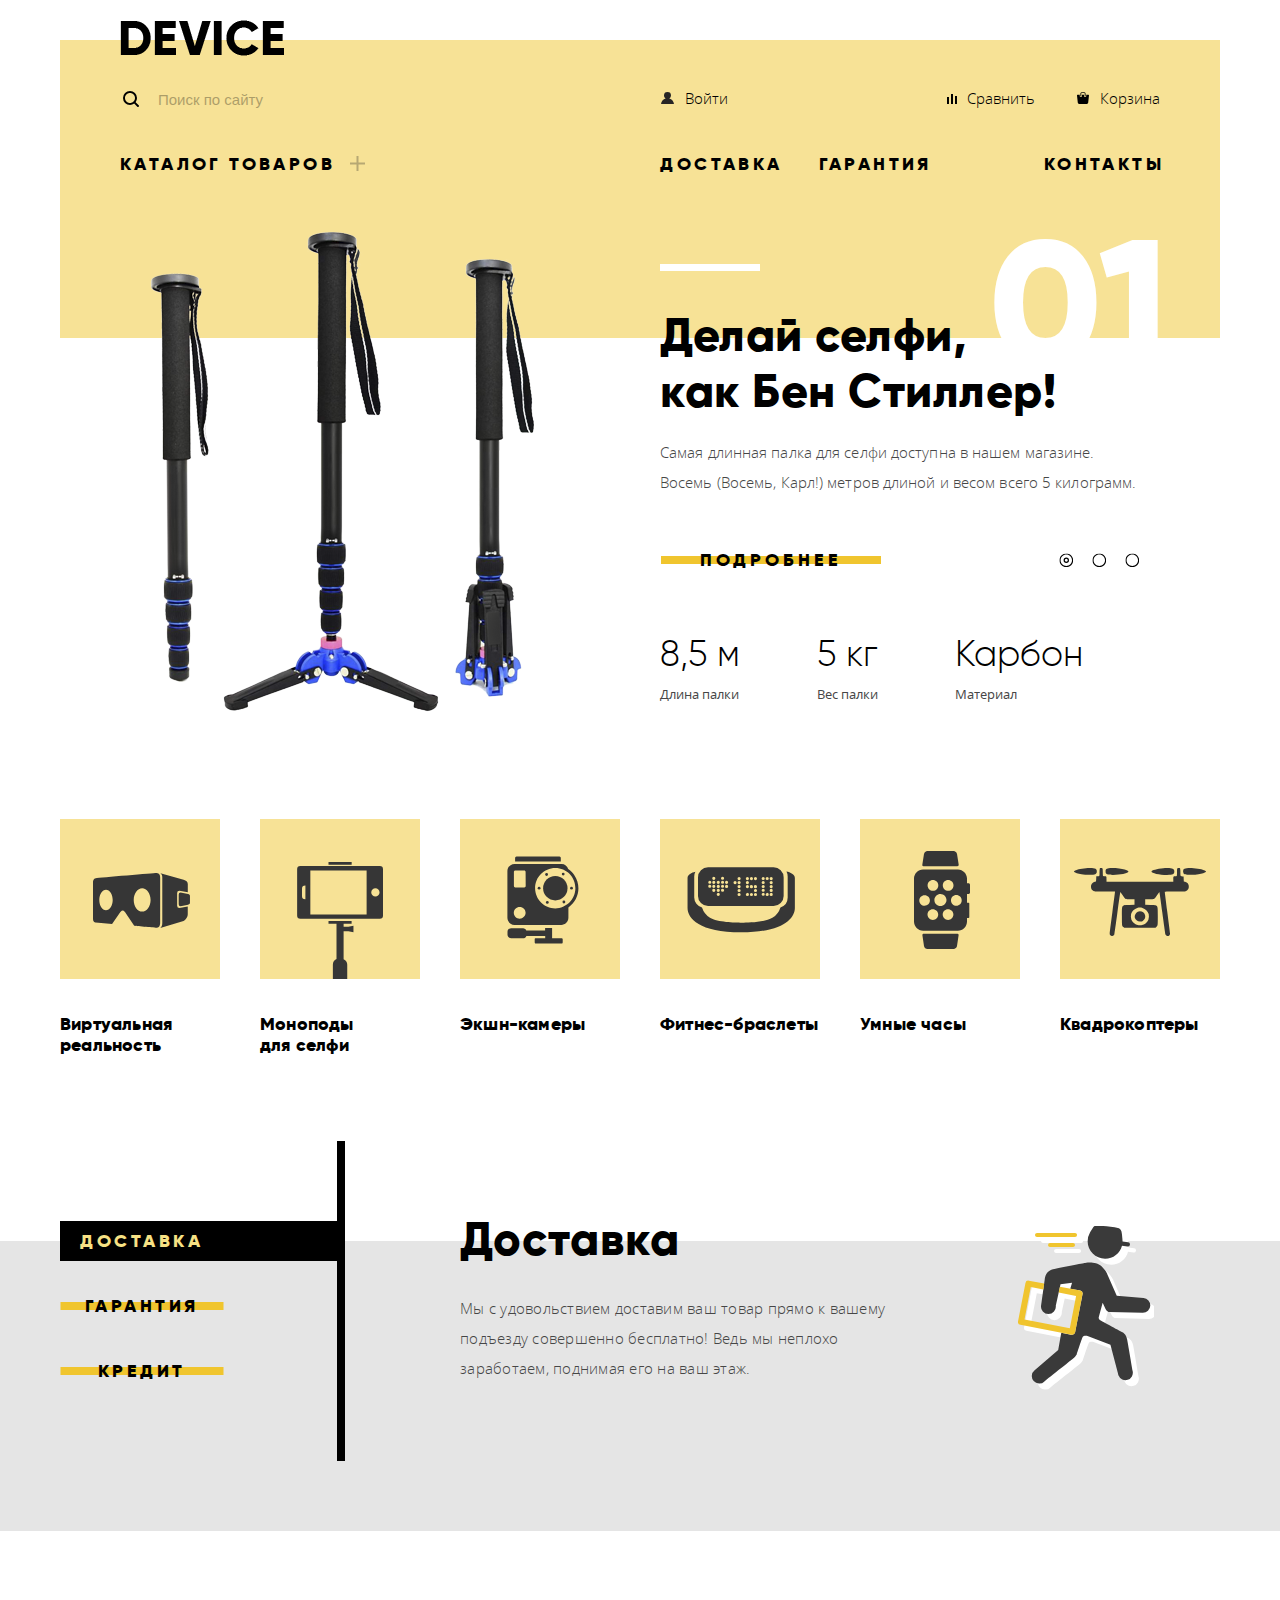
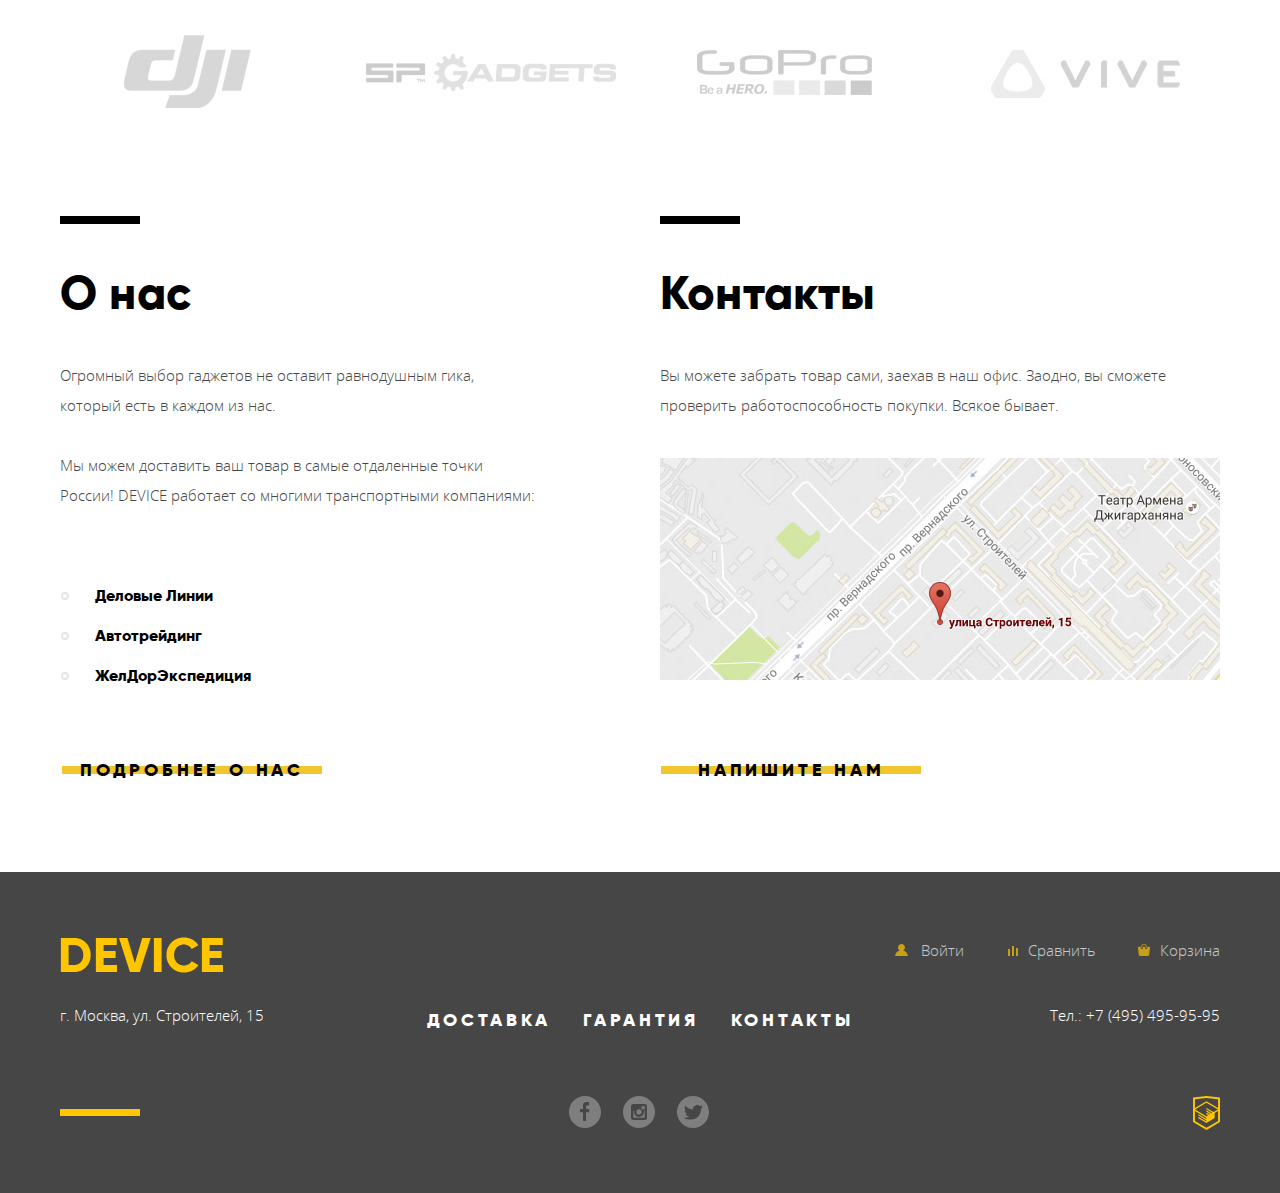
==== commit fb61d35d: "Финальные правки" ====
--- a/index.html
+++ b/index.html
@@ -2,9 +2,10 @@
  <html lang="ru">
    <head>
      <meta charset="utf-8">
+     <meta name="format-detection" content="telephone=no">
      <title>Device</title>
      <link rel="stylesheet" type="text/css" href="css/normalize.css">
-     <link rel="stylesheet" type="text/css" href="css/style.css">
+     <link rel="stylesheet" type="text/css" href="css/style.min.css">
    </head>
    <body>
      <header class="page-header">
@@ -245,47 +246,47 @@
        </section>
        <section class="brands">
          <div class="container">
-         <ul class="brands__list">
-           <li class="brands__item">
-             <a class="brands__item--dji" href="#"><span class="visually-hidden">DJI</span></a>
-           </li>
-           <li class="brands__item">
-             <a class="brands__item--spgadjets" href="#"><span class="visually-hidden">SpGadjets</span></a>
-           </li>
-           <li class="brands__item">
-             <a class="brands__item--gopro" href="#"><span class="visually-hidden">GoPro</span></a>
-           </li>
-           <li class="brands__item">
-             <a class="brands__item--vive" href="#"><span class="visually-hidden">VIVE</span></a>
-           </li>
-         </ul>
+           <ul class="brands__list">
+             <li class="brands__item">
+               <a class="brands__item--dji" href="#"><span class="visually-hidden">DJI</span></a>
+             </li>
+             <li class="brands__item">
+               <a class="brands__item--spgadjets" href="#"><span class="visually-hidden">SpGadjets</span></a>
+             </li>
+             <li class="brands__item">
+               <a class="brands__item--gopro" href="#"><span class="visually-hidden">GoPro</span></a>
+             </li>
+             <li class="brands__item">
+               <a class="brands__item--vive" href="#"><span class="visually-hidden">VIVE</span></a>
+             </li>
+           </ul>
          </div>
        </section>
        <section class="information">
          <div class="container">
-         <article class="about-us">
-           <h2 class="about-us__title">О нас</h2>
-           <p class="about-us__info">Огромный выбор гаджетов не оставит равнодушным гика, который есть в каждом из нас.</p>
-           <p class="about-us__info">Мы можем доставить ваш товар в самые отдаленные точки России! DEVICE работает со многими транспортными компаниями:</p>
-           <ul class="about-us__delivery">
-             <li>Деловые линии</li>
-             <li>Автотрейдинг</li>
-             <li>ЖелДорЭкспедиция</li>
-           </ul>
-           <a class="about-us__btn  btn" href="#">Подробнее о нас</a>
-         </article>
-         <article class="contacts">
-           <h2 class="contacts__title">Контакты</h2>
-           <p class="contacts__info">Вы можете забрать товар сами, заехав в наш офис. Заодно, вы сможете проверить работоспособность покупки. Всякое бывает.</p>
-           <a class="contacts__map  map" href="mapcontent.html">
-             <img class="map__image" src="img/map.jpg" width="560" height="222" alt="Месторасположение фирмы на карте: ул. Строителей, д.15">
-           </a>
-           <div class="map__popup  visually-hidden">
-            <button class="map__close" type="button">Закрыть</button>
-            <iframe src="https://www.google.com/maps/embed?pb=!1m18!1m12!1m3!1d2249.112374947369!2d37.52742931605529!3d55.68703400452977!2m3!1f0!2f0!3f0!3m2!1i1024!2i768!4f13.1!3m3!1m2!1s0x46b54cf65f5c8955%3A0x694710ccd55501e!2z0YPQuy4g0KHRgtGA0L7QuNGC0LXQu9C10LksIDE1LCDQnNC-0YHQutCy0LAsIDExOTMxMQ!5e0!3m2!1sru!2sru!4v1476957410118" width="960" height="560" style="border:0" allowfullscreen></iframe>
-          </div>
-          <a class="contacts__btn  btn" href="writeus.html">Напишите нам</a>
-         </article>
+           <article class="about-us">
+             <h2 class="about-us__title">О нас</h2>
+             <p class="about-us__info">Огромный выбор гаджетов не оставит равнодушным гика, который есть в каждом из нас.</p>
+             <p class="about-us__info">Мы можем доставить ваш товар в самые отдаленные точки России! DEVICE работает со многими транспортными компаниями:</p>
+             <ul class="about-us__delivery">
+               <li>Деловые линии</li>
+               <li>Автотрейдинг</li>
+               <li>ЖелДорЭкспедиция</li>
+             </ul>
+             <a class="about-us__btn  btn  modal__btn" href="#">Подробнее о нас</a>
+           </article>
+           <article class="contacts">
+             <h2 class="contacts__title">Контакты</h2>
+             <p class="contacts__info">Вы можете забрать товар сами, заехав в наш офис. Заодно, вы сможете проверить работоспособность покупки. Всякое бывает.</p>
+             <a class="contacts__map" href="mapcontent.html">
+               <img class="map__image" src="img/map.jpg" width="560" height="222" alt="Месторасположение фирмы на карте: ул. Строителей, д.15">
+             </a>
+             <div class="map__popup  visually-hidden">
+               <button class="map__close  modal__close" type="button" title="Закрыть"><span class="visually-hidden">Закрыть</span></button>
+               <iframe src="https://www.google.com/maps/embed?pb=!1m18!1m12!1m3!1d2249.112374947369!2d37.52742931605529!3d55.68703400452977!2m3!1f0!2f0!3f0!3m2!1i1024!2i768!4f13.1!3m3!1m2!1s0x46b54cf65f5c8955%3A0x694710ccd55501e!2z0YPQuy4g0KHRgtGA0L7QuNGC0LXQu9C10LksIDE1LCDQnNC-0YHQutCy0LAsIDExOTMxMQ!5e0!3m2!1sru!2sru!4v1476957410118" width="960" height="560" style="border:0" allowfullscreen></iframe>
+             </div>
+             <a class="contacts__btn  btn  modal__btn" href="writeus.html">Напишите нам</a>
+           </article>
          </div>
        </section>
      </main>
@@ -351,7 +352,7 @@
        </div>
      </footer>
      <section class="write-us">
-       <button class="write-us__close" type="button">Закрыть</button>
+       <button class="write-us__close  modal__close" type="button">Закрыть</button>
        <form class="write-us__form" action="#" method="post">
          <div class="write-us__field  write-us__field--name">
            <label for="name-id">Ваше имя:</label>
@@ -367,6 +368,7 @@
          </div>
          <button class="write-us__btn  btn" type="submit">Отправить</button>
        </form>
-     </section>  
+     </section>
+     <script src="js/popup.js"></script>
   </body>
 </html>--- a/css/style.min.css
+++ b/css/style.min.css
@@ -0,0 +1 @@
+@font-face{font-family:"GilroyExtraBold";font-weight:700;font-style:bold;src:url(../fonts/web/gilroyextrabold.woff) format("woff"),url(../fonts/web/gilroyextrabold.woff2) format("woff2")}@font-face{font-family:"GilroyLight";font-weight:lighter;font-style:normal;src:url(../fonts/web/gilroylight.woff) format("woff"),url(../fonts/web/gilroylight.woff2) format("woff2")}@font-face{font-family:"OpenSans";font-weight:400;font-style:normal;src:url(../fonts/web/opensans.woff) format("woff"),url(../fonts/web/opensans.woff2) format("woff2")}@font-face{font-family:"OpenSansLight";font-weight:lighter;font-style:normal;src:url(../fonts/web/opensanslight.woff) format("woff"),url(../fonts/web/opensanslight.woff2) format("woff2")}body{min-width:1200px;margin:0;padding:0;font-size:15px;line-height:30px;font-family:"OpenSansLight","Arial",sans-serif;letter-spacing:normal;font-weight:300;color:#464646;background-color:#fff}a{text-decoration:none}img{max-width:100%;height:auto}h2{font-family:"GilroyExtraBold","Arial",sans-serif;font-size:47px;line-height:56px;font-weight:800;color:#000}.visually-hidden:not(:focus):not(:active),input[type=checkbox].visually-hidden,input[type=radio].visually-hidden{position:absolute;width:1px;height:1px;margin:-1px;border:0;padding:0;white-space:nowrap;-webkit-clip-path:inset(100%);clip-path:inset(100%);clip:rect(0 0 0 0);overflow:hidden}.container{width:1160px;margin:40px auto 0;padding-top:0;padding-left:20px;padding-right:20px;-webkit-box-sizing:border-box;box-sizing:border-box}.btn{position:relative;display:inline-block;vertical-align:top;text-align:center;z-index:2;font-family:"GilroyExtraBold","Arial",sans-serif;font-size:18px;font-weight:800;letter-spacing:2px;color:#000;text-transform:uppercase}.btn::before{content:" ";position:absolute;left:50%;top:50%;z-index:-1;width:220px;height:8px;-webkit-transform:translate(-50%,-50%);-ms-transform:translate(-50%,-50%);transform:translate(-50%,-50%);background-color:#f0c52e}.btn:focus::before,.btn:hover::before,.service-slider label:focus::before,.service-slider label:hover::before{height:40px}.btn:active{color:rgba(0,0,0,.3)}.page-header{position:relative}.page-header .container{padding-right:60px;padding-left:60px;padding-top:40px;background-color:#f7e296}.page-header__logo{position:absolute;top:-20px}.page-header__logo:focus,.page-header__logo:hover{opacity:.6}.page-header__logo:active{opacity:.3}.page-header li{list-style:none;padding-top:0}.page-header a{color:#000}.user-block,.user-block__search{display:-webkit-box;display:-ms-flexbox;display:flex;padding:0}.user-block{-webkit-box-orient:horizontal;-webkit-box-direction:normal;-ms-flex-direction:row;flex-direction:row;-webkit-box-pack:justify;-ms-flex-pack:justify;justify-content:space-between;-ms-flex-line-pack:start;align-content:flex-start;margin-bottom:30px;font-size:15px;line-height:36px}.user-block__search{-ms-flex-item-align:center;align-self:center;margin:0;width:50%}.user-block__search input{position:relative;width:350px;height:45px;margin-left:16px;padding-bottom:7px;font-size:15px;line-height:36px;box-sizing:border-box;background-color:transparent;color:#000;border:0;outline:0}.user-block__search input::-webkit-input-placeholder{font-size:15px;color:#000;opacity:.3}.user-block__search input:-moz-placeholder,.user-block__search input::-moz-placeholder{font-size:15px;color:#000;opacity:.3}.user-block__search input:-ms-input-placeholder{font-size:15px;color:#000;opacity:.3}.user-block__search input:hover::-webkit-input-placeholder{font-size:15px;color:#000;opacity:.6}.user-block__search input:hover:-moz-placeholder,.user-block__search input:hover::-moz-placeholder{font-size:15px;color:#000;opacity:.6}.user-block__search input:hover:-ms-input-placeholder{font-size:15px;color:#000;opacity:.6}.user-block__search input:focus::-webkit-input-placeholder{font-size:15px;color:#000;opacity:0}.user-block__search input:focus:-moz-placeholder,.user-block__search input:focus::-moz-placeholder{font-size:15px;color:#000;opacity:0}.user-block__search input:focus:-ms-input-placeholder{font-size:15px;color:#000;opacity:0}.user-block__search a{position:relative;display:block;width:18px;height:18px;margin-top:10px;margin-left:2px;text-decoration:none;background-image:url(../img/search.svg);background-position:50% 50%;background-repeat:no-repeat}.user-block__search .user-block__btn{display:none;position:relative;width:84px;height:45px;margin-top:-5px;padding-left:14px;padding-right:14px;background:0 0;border:2px solid #000;font-size:15px;line-height:36px;outline:0;cursor:pointer}.user-block__search .user-block__btn::after{content:" ";position:absolute;bottom:-2px;left:-390px;width:390px;height:2px;background-color:#000}.user-block__search .user-block__btn:focus,.user-block__search .user-block__btn:hover{display:block;background-color:#000;color:#fff}.user-block__search .user-block__btn:active{display:block;color:rgba(255,255,255,.3)}.user-block__search input:focus+.user-block__btn{display:block}.user-block__list{display:-webkit-box;display:-ms-flexbox;display:flex;-webkit-box-pack:justify;-ms-flex-pack:justify;justify-content:space-between;width:500px;margin:0;padding-left:0}.user-block__list li{position:relative;padding-left:0}.user-block__list li:first-child{margin-right:auto}.user-block__list li:last-child{margin-left:60px}.main-nav__item a:focus,.main-nav__item a:hover,.user-block__list li:focus,.user-block__list li:hover{opacity:.6}.main-nav__item a:active,.user-block__list li:active{opacity:.3}.user-block__list a{font-family:"OpenSansLight","Arial",sans-serif;font-size:15px;line-height:36px;color:#000}.user-block__enter a{padding-left:25px;padding-right:10px}.main-nav__item--catalog::after,.user-block__cart::before,.user-block__compare::before,.user-block__enter::before{content:"";position:absolute;display:block;top:10px;left:0;width:15px;height:15px;background-image:url(../img/user.svg);background-position:50% 50%;background-repeat:no-repeat}.user-block__compare a{padding-right:5px}.main-nav__item--catalog::after,.user-block__cart::before,.user-block__compare::before{top:11px;left:-23px;background-image:url(../img/compare.svg)}.main-nav__item--catalog::after,.user-block__cart::before{top:10px;left:-25px;background-image:url(../img/cart.svg)}.user-block__logout{opacity:.3;margin-right:85px}.main-nav{min-height:183px}.main-nav__list{display:-webkit-box;display:-ms-flexbox;display:flex;-ms-flex-wrap:wrap;flex-wrap:wrap;-webkit-box-orient:horizontal;-webkit-box-direction:normal;-ms-flex-direction:row;flex-direction:row;-webkit-box-pack:justify;-ms-flex-pack:justify;justify-content:space-between;padding:0;margin:0}.main-nav__item{position:relative;text-transform:uppercase;letter-spacing:3.4px;font-family:"GilroyExtraBold","Arial",sans-serif;font-size:18px;line-height:18px;-webkit-box-sizing:border-box;box-sizing:border-box}.main-nav__item--catalog{margin-right:auto;padding-right:30px}.main-nav__item--warranty{margin-left:36px}.main-nav__item--contacts{margin-left:112px;margin-right:-4px}.main-nav__item--catalog::after{top:1px;left:230px;background-image:url(../img/plus.svg);opacity:.3;cursor:pointer}.main-nav__item--catalog:focus .sub-nav,.main-nav__item--catalog:hover .sub-nav{display:-webkit-box;display:-ms-flexbox;display:flex;-ms-flex-wrap:wrap;flex-wrap:wrap}.sub-nav{display:none;position:absolute;left:-60px;width:1160px;z-index:10;margin-bottom:0;padding-left:60px;padding-top:23px;padding-bottom:34px;-webkit-box-sizing:border-box;box-sizing:border-box;background-color:#f7e296}.sub-nav__list{padding-left:0;padding-right:0}.sub-nav__list:first-child{padding-right:40px}.sub-nav__item{min-width:200px;padding-right:20px;-webkit-box-sizing:border-box;box-sizing:border-box}.sub-nav__item a{font-family:"OpenSansLight","Arial",sans-serif;font-weight:lighter;font-size:15px;line-height:36px;color:#000;letter-spacing:.1px;text-transform:none;cursor:pointer}.sub-nav__item a:focus,.sub-nav__item a:hover{opacity:.6}.sub-nav__item a:active{opacity:.3}.promo-slider{margin-bottom:71px}.promo-slider .container{position:relative;min-height:520px;margin-top:-110px}.promo-slider .container::before{content:" ";position:absolute;left:600px;top:36px;width:100px;height:7px;background-color:#fff}.promo-slider__item{display:-webkit-box;display:-ms-flexbox;display:flex;-webkit-box-pack:end;-ms-flex-pack:end;justify-content:flex-end;position:relative;z-index:5}.promo-slider__content,.promo-slider__image{-webkit-box-sizing:border-box;box-sizing:border-box}.promo-slider__item--first .promo-slider__image{padding-right:101px}.promo-slider__item--second .promo-slider__image{padding-top:11px;padding-right:114px}.promo-slider__item--third .promo-slider__image{padding-top:64px;padding-right:17px}.promo-slider__content{width:565px;padding-left:25px}.promo-slider__number{position:absolute;top:61px;right:30px;font-family:"GilroyExtraBold","Arial",sans-serif;font-size:179.2px;color:#fff;z-index:-5}.promo-slider__title{margin-bottom:18px;padding-top:40px;letter-spacing:.5px}.promo-slider__info{margin-bottom:48px;letter-spacing:.1px}.promo-slider__info p{margin:0}.promo-slider__item--second p,.promo-slider__item--third p{padding-right:85px}.promo-slider__btn{margin-left:40px;margin-bottom:49px;letter-spacing:4px}.promo-slider__features,.promo-slider__features li{display:-webkit-box;display:-ms-flexbox;display:flex}.promo-slider__features{-ms-flex-wrap:wrap;flex-wrap:wrap;list-style:none;padding:0}.promo-slider__features li{-webkit-box-orient:vertical;-webkit-box-direction:normal;-ms-flex-direction:column;flex-direction:column;margin-right:77px}.promo-slider__item--third li:first-child{margin-right:45px}.promo-slider__value{margin-bottom:10px;font-family:"GilroyLight","Arial",sans-serif;font-size:36px;color:#000}.promo-slider__attribute{font-family:"OpenSans","Arial",sans-serif;font-size:13px;font-weight:300;color:#464646}.promo-slider__controls{position:absolute;z-index:10;bottom:171px;right:72px}.promo-slider__controls label{display:inline-block;width:26px;height:26px;margin-right:3px;line-height:12px;vertical-align:top;background-image:url(../img/slider-button-empty.svg);background-position:50% 50%;background-repeat:no-repeat;-webkit-transform:scale(.6);-ms-transform:scale(.6);transform:scale(.6);cursor:pointer}.button-1:checked~.promo-slider__controls label[for=slide-1],.button-2:checked~.promo-slider__controls label[for=slide-2],.button-3:checked~.promo-slider__controls label[for=slide-3]{background-image:url(../img/slider-button.svg);background-position:50% 50%;background-repeat:no-repeat}.promo-slider__item{display:none}.button-1:checked~.promo-slider__item--first,.button-2:checked~.promo-slider__item--second,.button-3:checked~.promo-slider__item--third{display:-webkit-box;display:-ms-flexbox;display:flex}.popular .container{display:-webkit-box;display:-ms-flexbox;display:flex;padding-left:0;margin-bottom:85px}.popular__item{margin-right:40px}.page-footer__item:last-child a,.popular__item:last-child{margin-right:0}.popular__item:nth-child(2) .popular__title{padding-right:35px}.popular__img{width:160px;height:160px;margin-bottom:35px;background-color:#f7e296}.popular__item:focus .popular__img,.popular__item:hover .popular__img{background-color:#f0c52e}.popular__item:active .popular__title,.popular__item:active img{opacity:.3}.popular__title{display:inline-block;vertical-align:top;font-family:"GilroyExtraBold","Arial",sans-serif;font-size:18px;font-weight:400;letter-spacing:.2px;line-height:21px;color:#000}.service-slider{width:100%;min-height:390px;margin-bottom:92px;background-image:-webkit-linear-gradient(top,transparent 100px,#e5e5e5 100px);background-image:-o-linear-gradient(top,transparent 100px,#e5e5e5 100px);background-image:linear-gradient(to bottom,transparent 100px,#e5e5e5 100px)}.service-slider .container,.service-slider__controls{display:-webkit-box;display:-ms-flexbox;display:flex}.service-slider__controls{-webkit-box-orient:vertical;-webkit-box-direction:normal;-ms-flex-direction:column;flex-direction:column;margin-left:0;padding-top:85px;padding-bottom:40px;padding-right:134px;border-right:8px solid #000;margin-bottom:70px}.service-slider label{position:relative;z-index:2;margin-bottom:35px;font-family:"GilroyExtraBold","Arial",sans-serif;font-size:18px;font-weight:700;color:#000;text-transform:uppercase;letter-spacing:3.5px;text-align:center;cursor:pointer}.service-slider label::before{content:" ";position:absolute;left:50%;top:50%;z-index:-1;width:163px;height:8px;-webkit-transform:translate(-50%,-50%);-ms-transform:translate(-50%,-50%);transform:translate(-50%,-50%);background-color:#f0c52e}.button-credit:checked~.service-slider__controls label[for=service-3],.button-delivery:checked~.service-slider__controls label[for=service-1],.button-warranty:checked~.service-slider__controls label[for=service-2]{color:#f7e184}.button-credit:checked~.service-slider__controls label[for=service-3]::before,.button-delivery:checked~.service-slider__controls label[for=service-1]::before,.button-warranty:checked~.service-slider__controls label[for=service-2]::before{height:40px;padding-right:120px;background-color:#000;-webkit-transform:translate(-82px,-20px);-ms-transform:translate(-82px,-20px);transform:translate(-82px,-20px)}.service-slider__content{position:relative;display:none;padding:70px 100px 50px 115px;letter-spacing:.25px}.button-credit:checked~.service-slider__content--third,.button-delivery:checked~.service-slider__content--first,.button-warranty:checked~.service-slider__content--second{display:block}.service-slider__content h2{margin-top:0;margin-bottom:26px;letter-spacing:1px}.service-slider__info{width:440px;margin-right:118px}.service-slider__content--first::after,.service-slider__content--second::after,.service-slider__content--third::after{content:" ";position:absolute;width:136px;height:164px;top:85px;right:-36px;background-image:url(../img/delivery.svg);background-repeat:no-repeat;background-position:50% 50%}.service-slider__content--second::after,.service-slider__content--third::after{width:171px;height:195px;top:61px;right:-56px;background-image:url(../img/warranty.svg)}.service-slider__content--third::after{width:156px;height:188px;right:-32px;background-image:url(../img/credit.svg)}.brands .container{padding:0;margin-bottom:50px}.brands__list{display:-webkit-box;display:-ms-flexbox;display:flex;-webkit-box-pack:justify;-ms-flex-pack:justify;justify-content:space-between;padding:0;list-style:none}.brands__item a{display:block;width:260px;height:100px;background-color:#fff;background-position:50% 50%;background-repeat:no-repeat}.brands__item--dji{background-image:url(../img/dji-1.jpg);opacity:.2}.brands__item--dji:focus,.brands__item--dji:hover{background-image:url(../img/dji.jpg);opacity:1}.brands__item--spgadjets{background-image:url(../img/spgadjets-1.jpg);opacity:.2}.brands__item--spgadjets:focus,.brands__item--spgadjets:hover{background-image:url(../img/spgadjets.jpg);opacity:1}.brands__item--gopro{background-image:url(../img/gopro-1.jpg);opacity:.2}.brands__item--gopro:focus,.brands__item--gopro:hover{background-image:url(../img/gopro.jpg);opacity:1}.brands__item--vive{background-image:url(../img/vive-1.jpg);opacity:.2}.brands__item--vive:focus,.brands__item--vive:hover{background-image:url(../img/vive.jpg);opacity:1}.information .container{display:-webkit-box;display:-ms-flexbox;display:flex;-webkit-box-pack:justify;-ms-flex-pack:justify;justify-content:space-between;padding:0}.about-us,.contacts{position:relative;width:560px}.about-us::before,.contacts::before{content:" ";position:absolute;top:43px;left:0;width:80px;height:8px;background-color:#000}.about-us__title,.contacts__title{margin-top:92px;letter-spacing:.2px}.about-us__info{width:475px;margin-bottom:30px}.about-us__delivery{list-style:none;margin-top:66px;margin-bottom:59px;padding-left:35px}.about-us__delivery li{position:relative;font-family:"GilroyExtraBold","Arial",sans-serif;font-size:16px;line-height:40px;color:#000;text-transform:capitalize}.about-us__delivery li::before{content:" ";position:absolute;top:16px;left:-34px;width:4px;height:4px;border:2px solid #e6e6e6;border-radius:50%}.contacts__info{margin-bottom:38px}.about-us__btn{margin-left:20px}.about-us__btn,.contacts__btn{font-size:18px;letter-spacing:3.8px}.about-us__btn::before,.contacts__btn::before{width:260px}.map__image{margin-bottom:66px;background-color:#eee}.contacts__btn{margin-left:38px}.page-footer{width:100%;margin-top:87px;background-color:#464646;color:#fff}.page-footer .container{margin-top:0;padding:0}.page-footer a{color:#fff}.page-footer__top{display:-webkit-box;display:-ms-flexbox;display:flex;-webkit-box-pack:justify;-ms-flex-pack:justify;justify-content:space-between;padding-top:45px}.page-footer__logo{margin-top:20px}.page-footer__logo:focus,.page-footer__logo:hover,.page-footer__nav a:focus,.page-footer__nav a:hover{opacity:.6}.page-footer__logo:active{opacity:.3}.user-menu{display:-webkit-box;display:-ms-flexbox;display:flex;list-style:none;margin-bottom:0;margin-left:auto}.user-menu li{position:relative;padding-left:64px;opacity:.7}.user-menu a{font-family:"OpenSansLight","Arial",sans-serif;font-size:15px;line-height:36px}.user-menu__cart::before,.user-menu__compare::before,.user-menu__enter::before,.user-menu__logout::before{content:" ";position:absolute;display:block;top:10px;left:37px;width:15px;height:15px;background-image:url(../img/user-footer.svg);background-position:50% 50%;background-repeat:no-repeat}.user-menu__cart::before,.user-menu__compare::before{top:11px;left:41px;background-image:url(../img/compare-footer.svg)}.user-menu__cart::before{top:10px;left:40px;background-image:url(../img/cart-footer.svg)}.user-menu li:focus,.user-menu li:hover{opacity:1}.page-footer__nav a:active,.user-menu li:active{opacity:.3}.page-footer__middle,.page-footer__nav{display:-webkit-box;display:-ms-flexbox;display:flex}.page-footer__middle{margin-bottom:25px;padding-top:6px;-webkit-box-pack:justify;-ms-flex-pack:justify;justify-content:space-between}.page-footer__nav{-ms-flex-wrap:wrap;flex-wrap:wrap;-webkit-box-pack:center;-ms-flex-pack:center;justify-content:center;list-style:none;padding:0}.page-footer__item{font-family:"GilroyExtraBold","Arial",sans-serif;text-transform:uppercase;letter-spacing:3.7px;font-size:18px;line-height:35px}.page-footer__nav a{margin-right:32px}.page-footer__address,.page-footer__phone{font-family:"OpenSansLight","Arial",sans-serif;font-size:15px;line-height:25px;color:#fff}.page-footer__phone{margin-left:34px;text-decoration:none}.page-footer__bottom,.social{display:-webkit-box;display:-ms-flexbox;display:flex}.page-footer__bottom{position:relative;padding-bottom:63px}.page-footer__bottom::before{content:"";position:absolute;display:block;top:31px;left:0;width:80px;height:7px;background-color:#ffc600}.social{margin:18px auto 0}.social a{display:block;width:32px;height:32px;margin-right:22px;background-color:transparent;background-repeat:no-repeat;background-position:50% 0%;opacity:.3}.social a:last-child{margin-right:0;padding-right:0}.social__fb{background-image:url(../img/fb.svg)}.social__in{background-image:url(../img/insta.svg)}.social__tw{background-image:url(../img/twitter.svg)}.social a:focus,.social a:hover{opacity:.6}.social a:active{opacity:.1}.page-footer__copyright{margin-top:17px;margin-left:-30px}.page-footer__copyright a{display:block;width:32px;height:35px;background-color:transparent;background-image:url(../img/logo-html.svg);background-position:100% 100%;background-repeat:no-repeat}.page-footer__copyright a:focus,.page-footer__copyright a:hover{opacity:.6}.page-footer__copyright a:active{opacity:.3}.page-header--catalog{margin-bottom:34px}.page-header__logo--catalog{padding-top:3px}.main-nav--catalog{min-height:70px}.breadcrumps .container{margin-top:0;padding-left:60px}.breadcrumps__title{margin-top:0;margin-bottom:0;letter-spacing:.5px}.breadcrumps__list{display:-webkit-box;display:-ms-flexbox;display:flex;-ms-flex-wrap:wrap;flex-wrap:wrap;list-style:none;padding-left:0}.breadcrumps__list li{position:relative;padding-right:38px}.breadcrumps__list li::after{content:" ";position:absolute;top:15px;right:19px;width:4px;height:7px;background-image:url(../img/nav-arrow.svg);background-position:50% 50%;background-repeat:no-repeat}.breadcrumps__list li:last-child::after{background-image:none}.breadcrumps__list a{font-family:"OpenSansLight","Arial",sans-serif;font-size:14px;line-height:36px;color:#000;letter-spacing:.1px;opacity:.3}.breadcrumps__list a:focus,.breadcrumps__list a:hover,.filter__checkbox:focus::before,.filter__checkbox:hover::before{opacity:.6}.breadcrumps__list a:active{opacity:.1}.breadcrumps__active:active,.breadcrumps__active:focus,.breadcrumps__active:hover{opacity:.3}.catalog{background:-webkit-linear-gradient(top,#dcdcdc 70px,#eee 70px),-webkit-linear-gradient(top,#efefef 70px,#fff 70px);background:-o-linear-gradient(top,#dcdcdc 70px,#eee 70px),-o-linear-gradient(top,#efefef 70px,#fff 70px);background:linear-gradient(180deg,#dcdcdc 70px,#eee 70px),linear-gradient(180deg,#efefef 70px,#fff 70px);background-position:0%,32.5%;background-size:32.5% 100%,100% 100%;background-repeat:no-repeat,no-repeat}.catalog__wrapper{display:-webkit-box;display:-ms-flexbox;display:flex;margin-bottom:0;padding:0}.filter{max-width:330px;padding-right:60px;padding-left:55px}.filter__form{position:relative;max-width:216px}.filter__item{border:0}.filter__item--price{margin-top:70px;margin-bottom:24px}.filter__name,.filter__title h3{font-family:"GilroyExtraBold","Arial",sans-serif}.filter__title h3{margin:0;padding:20px 20px 20px 5px;text-transform:uppercase;line-height:28px;font-size:16px;letter-spacing:3.7px}.filter__name{position:relative;margin-left:-10px;padding-top:10px;font-size:18px;letter-spacing:.4px}.filter__name::before{content:" ";position:absolute;display:block;top:0;left:0;width:202px;height:3px;background-color:#000}.range__slider{position:relative;margin-top:25px;margin-bottom:6px}.range__scale{height:2px;width:190px;background-color:#dbdbdb}.range__bar{height:2px;width:110px;background-color:#91c92f}.filter__checkbox::before,.range__toggle{content:" ";position:absolute;top:-11px;width:24px;height:24px;background-image:url(../img/filter-button.svg);background-position:50% 50%;background-repeat:no-repeat;cursor:pointer}.range__toggle--min{left:-17px}.range__toggle--max{left:97px}.range__toggle:active{-webkit-transform:scale(1.1);-ms-transform:scale(1.1);transform:scale(1.1)}.range__price{-ms-flex-wrap:nowrap;flex-wrap:nowrap;margin-left:-10px}.range__price input,.range__price label{font-family:"GilroyLight","Arial",sans-serif;font-size:14px;line-height:22px;color:#000}.range__price label{margin-top:4px;margin-right:20px;width:70px;opacity:.2}.range__price input{width:50px;padding-left:5px;background-color:#eee;opacity:.6;vertical-align:bottom;border:0;outline:0}.filter__item--bluetooth,.filter__item--color,.range__price,.range__price--max,.range__price--min{display:-webkit-box;display:-ms-flexbox;display:flex}.filter__item--bluetooth,.filter__item--color{-webkit-box-orient:vertical;-webkit-box-direction:normal;-ms-flex-direction:column;flex-direction:column;padding-top:18px;margin-bottom:18px}.filter__checkbox,.filter__radio{position:relative;display:block;width:162px;padding-left:27px;margin-bottom:10px;font-family:"OpenSansLight","Arial",sans-serif;font-size:14px;line-height:30px;color:#000;letter-spacing:.5px;cursor:pointer}.filter__checkbox::before{top:2px;left:-11px;width:27px;height:27px;background-image:url(../img/checkbox-off.svg);background-position:0% 50%}.filter__checkbox:active::before{opacity:1}input[type=checkbox]:checked+.filter__checkbox::before{background-image:url(../img/checkbox-on.svg)}.filter__radio::before{content:"";position:absolute;top:0;left:-11px;width:30px;height:30px;background-image:url(../img/radio-off.svg);background-position:0% 50%;background-repeat:no-repeat;cursor:pointer}.filter__radio:focus::before,.filter__radio:hover::before,.sorting__item:focus,.sorting__item:hover{opacity:.6}.filter__radio:active::before,.sorting__category .active,.sorting__item:active{opacity:1}input[type=radio]:checked+.filter__radio::before{background-image:url(../img/radio-on.svg)}.filter__btn{margin-left:37px;margin-top:7px;letter-spacing:3.6px;background-color:transparent;border:0;outline:0;cursor:pointer}.filter__btn::before,.product__hover .btn::before{width:200px}.sorting{margin:0;padding:0 0 0 68px}.sorting__wrapper{max-width:760px}.sorting__range{display:-webkit-box;display:-ms-flexbox;display:flex;-ms-flex-wrap:wrap;flex-wrap:wrap;-webkit-box-flex:1;-ms-flex-positive:1;flex-grow:1;-webkit-box-pack:start;-ms-flex-pack:start;justify-content:flex-start;-webkit-box-align:center;-ms-flex-align:center;align-items:center;width:auto;margin:0 0 70px;padding:0;list-style:none}.sorting__title{margin:0;padding:20px 0;font-family:"GilroyExtraBold","Arial",sans-serif;font-size:16px;text-transform:uppercase;letter-spacing:3.7px;line-height:28px}.sorting__category{display:-webkit-box;display:-ms-flexbox;display:flex;-ms-flex-wrap:wrap;flex-wrap:wrap;max-width:500px;margin-left:10px;list-style:none}.sorting__item{padding-right:30px;font-family:"OpenSans","Arial",sans-serif;font-size:14px;line-height:18px;color:#000;opacity:.3}.sorting__arrows{display:-webkit-box;display:-ms-flexbox;display:flex;-webkit-box-pack:justify;-ms-flex-pack:justify;justify-content:space-between;width:46px;height:30px;margin-left:auto}.sorting__btn{display:block;width:20px;height:15px;margin-top:8px;opacity:.2;border:0;background-color:inherit;background-image:url(../img/icon-up-dir.svg);background-repeat:no-repeat;background-position:50% 50%;cursor:pointer}.sorting__btn--down{background-image:url(../img/icon-down-dir.svg);margin-right:-5px}.sorting__btn:focus,.sorting__btn:hover{opacity:.4}.sorting__arrows .active,.sorting__btn .active,.sorting__btn:active{opacity:1}.product,.write-us form{display:-webkit-box;display:-ms-flexbox;display:flex;-ms-flex-wrap:wrap;flex-wrap:wrap}.product__item{margin-right:auto;margin-bottom:33px}.product__item:nth-child(2n){margin-right:0}.product__wrapper{position:relative}.product__hover,.product__wrapper--new::before{position:absolute;text-align:center;-webkit-box-sizing:border-box;box-sizing:border-box}.product__wrapper--new::before{content:"new";right:28px;padding-left:2px;font-family:"GilroyExtraBold","Arial",sans-serif;font-size:14px;line-height:36px;text-transform:uppercase;color:rgba(0,0,0,.2);border:2px solid rgba(0,0,0,.2);border-radius:50%;top:28px;width:60px;height:60px;padding-top:11px}.product__hover{top:0;left:0;display:none;width:360px;height:380px;padding-top:177px;background-color:rgba(238,238,238,.7)}.product__cart,.product__compare{width:200px;display:block;margin:0 auto}.product__cart{margin-bottom:10px;letter-spacing:3.7px}.product__compare{font-family:"OpenSansLight","Arial",sans-serif;font-size:13px;line-height:36px;color:#000;opacity:.5}.product__compare:focus,.product__compare:hover{opacity:1}.product__compare:active{opacity:.2}.product__hover:focus,.product__hover:hover,.product__image:focus~.product__hover,.product__image:hover~.product__hover{display:block;cursor:pointer}.product__image{background-color:#eee}.product__image img{width:360px;height:380px}.product__inner{display:-webkit-box;display:-ms-flexbox;display:flex;-webkit-box-pack:justify;-ms-flex-pack:justify;justify-content:space-between;-ms-flex-line-pack:center;align-content:center}.product__title{max-width:255px;padding-top:5px;font-family:"GilroyExtraBold","Arial",sans-serif;font-size:18px;color:#000;line-height:22px;letter-spacing:.1px;vertical-align:top}.product__item:nth-child(2) .product__title{max-width:230px}.product__title a{color:#000}.product__price{padding-top:20px;font-family:"GilroyLight","Arial",sans-serif;font-size:16px;letter-spacing:.2px}.pagination,.pagination__list{display:-webkit-box;display:-ms-flexbox;display:flex;-webkit-box-pack:justify;-ms-flex-pack:justify;justify-content:space-between}.pagination{max-width:760px;height:72px;margin-bottom:78px;margin-top:-15px;background-color:#efefef}.pagination__list{width:90px;-webkit-box-align:center;-ms-flex-align:center;align-items:center;padding:5px 0 0;margin:0;list-style:none}.pagination a,.pagination li{font-family:"GilroyExtraBold","Arial",sans-serif;font-size:16px;line-height:16px;text-decoration:none;color:#000}.pagination__item{opacity:.3}.pagination__item:focus,.pagination__item:hover{opacity:.6}.pagination__active,.pagination__active:active,.pagination__active:focus,.pagination__active:hover,.pagination__item:active{opacity:1}.pagination__back,.pagination__forward{padding-left:31px;padding-right:31px;padding-top:30px;text-transform:uppercase;letter-spacing:3.5px;opacity:1}.pagination__forward{padding-right:26px;padding-left:26px}.pagination__back:focus,.pagination__back:hover,.pagination__forward:focus,.pagination__forward:hover{background-color:#d9d9d9;opacity:1}.pagination__back:active,.pagination__forward:active{color:rgba(172,172,172,.3)}.page-footer--catalog{margin-top:0}.page-footer__logo--catalog{margin-top:15px}.page-footer__top--catalog{margin-bottom:6px}.modal-error{-webkit-animation:shake .6s;animation:shake .6s}.write-us{display:none;position:fixed;top:25%;left:50%;-webkit-transform:translateX(-50%);transform:translateX(-50%);min-width:961px;padding-top:95px;padding-bottom:30px;background-color:#fff;-webkit-box-shadow:0 0 10px rgba(0,0,0,.5);box-shadow:0 0 10px rgba(0,0,0,.5);z-index:20}.modal-show,.write-us__open{display:block}.write-us__close{position:absolute;content:" ";top:24px;right:24px;width:56px;height:56px;font-size:0;border:0;outline:0;background-color:transparent;background-image:url(../img/modal-close.svg);background-position:50% 50%;background-repeat:no-repeat;opacity:.5;cursor:pointer}.write-us__close:focus,.write-us__close:hover{opacity:1}.write-us__close:active{opacity:.3}.write-us__field{display:-webkit-box;display:-ms-flexbox;display:flex;-ms-flex-wrap:wrap;flex-wrap:wrap;-webkit-box-pack:start;-ms-flex-pack:start;justify-content:flex-start;padding-left:100px;padding-right:100px;margin-bottom:15px}.write-us__field--name{width:360px;padding-right:41px}.write-us__field--email{width:360px;padding-left:0}.write-us__field input,.write-us__field label{width:100%;margin-bottom:10px;font-family:"GilroyExtraBold","Arial",sans-serif;font-size:18px;line-height:18px}.write-us__field input{margin-bottom:20px;padding:17px 19px;font-family:"OpenSans","Arial",sans-serif;font-size:14px;color:#464646;background-color:#f2f2f2;border:0}.write-us__field input:hover,.write-us__field textarea:hover{background-color:#eaeaea}.write-us__field input:focus,.write-us__field textarea:focus{background-color:#fff;outline-color:#f7e296}.write-us__field input:invalid,.write-us__field textarea:invalid{background-color:#f6dada}.write-us__field input::-webkit-input-placeholder,.write-us__field textarea::-webkit-input-placeholder{color:#464646;opacity:.4}.write-us__field input:-moz-placeholder,.write-us__field input::-moz-placeholder,.write-us__field textarea:-moz-placeholder,.write-us__field textarea::-moz-placeholder{color:#464646;opacity:.4}.write-us__field input:-ms-input-placeholder,.write-us__field textarea:-ms-input-placeholder{color:#464646;opacity:.4}.write-us__field input:focus::-webkit-input-placeholder,.write-us__field textarea:focus::-webkit-input-placeholder{color:#464646;opacity:0}.write-us__field input:focus:-moz-placeholder,.write-us__field input:focus::-moz-placeholder,.write-us__field textarea:focus:-moz-placeholder,.write-us__field textarea:focus::-moz-placeholder{color:#464646;opacity:0}.write-us__field input:focus:-ms-input-placeholder,.write-us__field textarea:focus:-ms-input-placeholder{color:#464646;opacity:0}.write-us__field textarea{width:722px;height:120px;padding:17px 19px;margin-bottom:38px;font-family:"OpenSansLight","Arial",sans-serif;font-size:14px;line-height:18px;background-color:#f2f2f2;resize:none;border:0}.write-us__btn{margin-left:95px;margin-right:0;margin-bottom:55px;padding-left:40px;padding-right:47px;letter-spacing:3.6px;background:0 0;border:0;outline:0}.write-us__btn::before{width:200px}@-webkit-keyframes shake{0%,to{-webkit-transform:translateX(0);transform:translateX(0)}10%,30%,50%,70%,90%{-webkit-transform:translateX(-10px);transform:translateX(-10px)}20%,40%,60%,80%{-webkit-transform:translateX(10px);transform:translateX(10px)}}@keyframes shake{0%,to{-webkit-transform:translateX(0);transform:translateX(0)}10%,30%,50%,70%,90%{-webkit-transform:translateX(-10px);transform:translateX(-10px)}20%,40%,60%,80%{-webkit-transform:translateX(10px);transform:translateX(10px)}}.map__popup{position:fixed;top:25%;left:50%;margin:0;padding:0;display:block;width:960px;height:560px;border:0;z-index:30;-webkit-transform:translateX(-50%);transform:translateX(-50%);background-color:#fff;background-image:url(../img/map.jpg);background-position:50% 50%;background-repeat:no-repeat;background-size:cover;-webkit-box-shadow:0 0 10px rgba(0,0,0,.5);box-shadow:0 0 10px rgba(0,0,0,.5)}.map--show{display:block;-webkit-transform:scale(1);-ms-transform:scale(1);transform:scale(1);opacity:1;-webkit-transition:opacity .8s ease-in-out,-webkit-transform .8s ease-in-out .1s;-o-transition:opacity .8s ease-in-out,transform .8s ease-in-out .1s;transition:opacity .8s ease-in-out,transform .8s ease-in-out .1s;transition:opacity .8s ease-in-out,transform .8s ease-in-out .1s,-webkit-transform .8s ease-in-out .1s}.map__close{position:absolute;content:" ";top:24px;right:24px;width:56px;height:56px;border:0;outline:0;background-color:transparent;background-image:url(../img/modal-close.svg);background-position:50% 50%;background-repeat:no-repeat;opacity:.5;cursor:pointer}.map__close:focus,.map__close:hover{opacity:1}.map__close:active{opacity:.3}